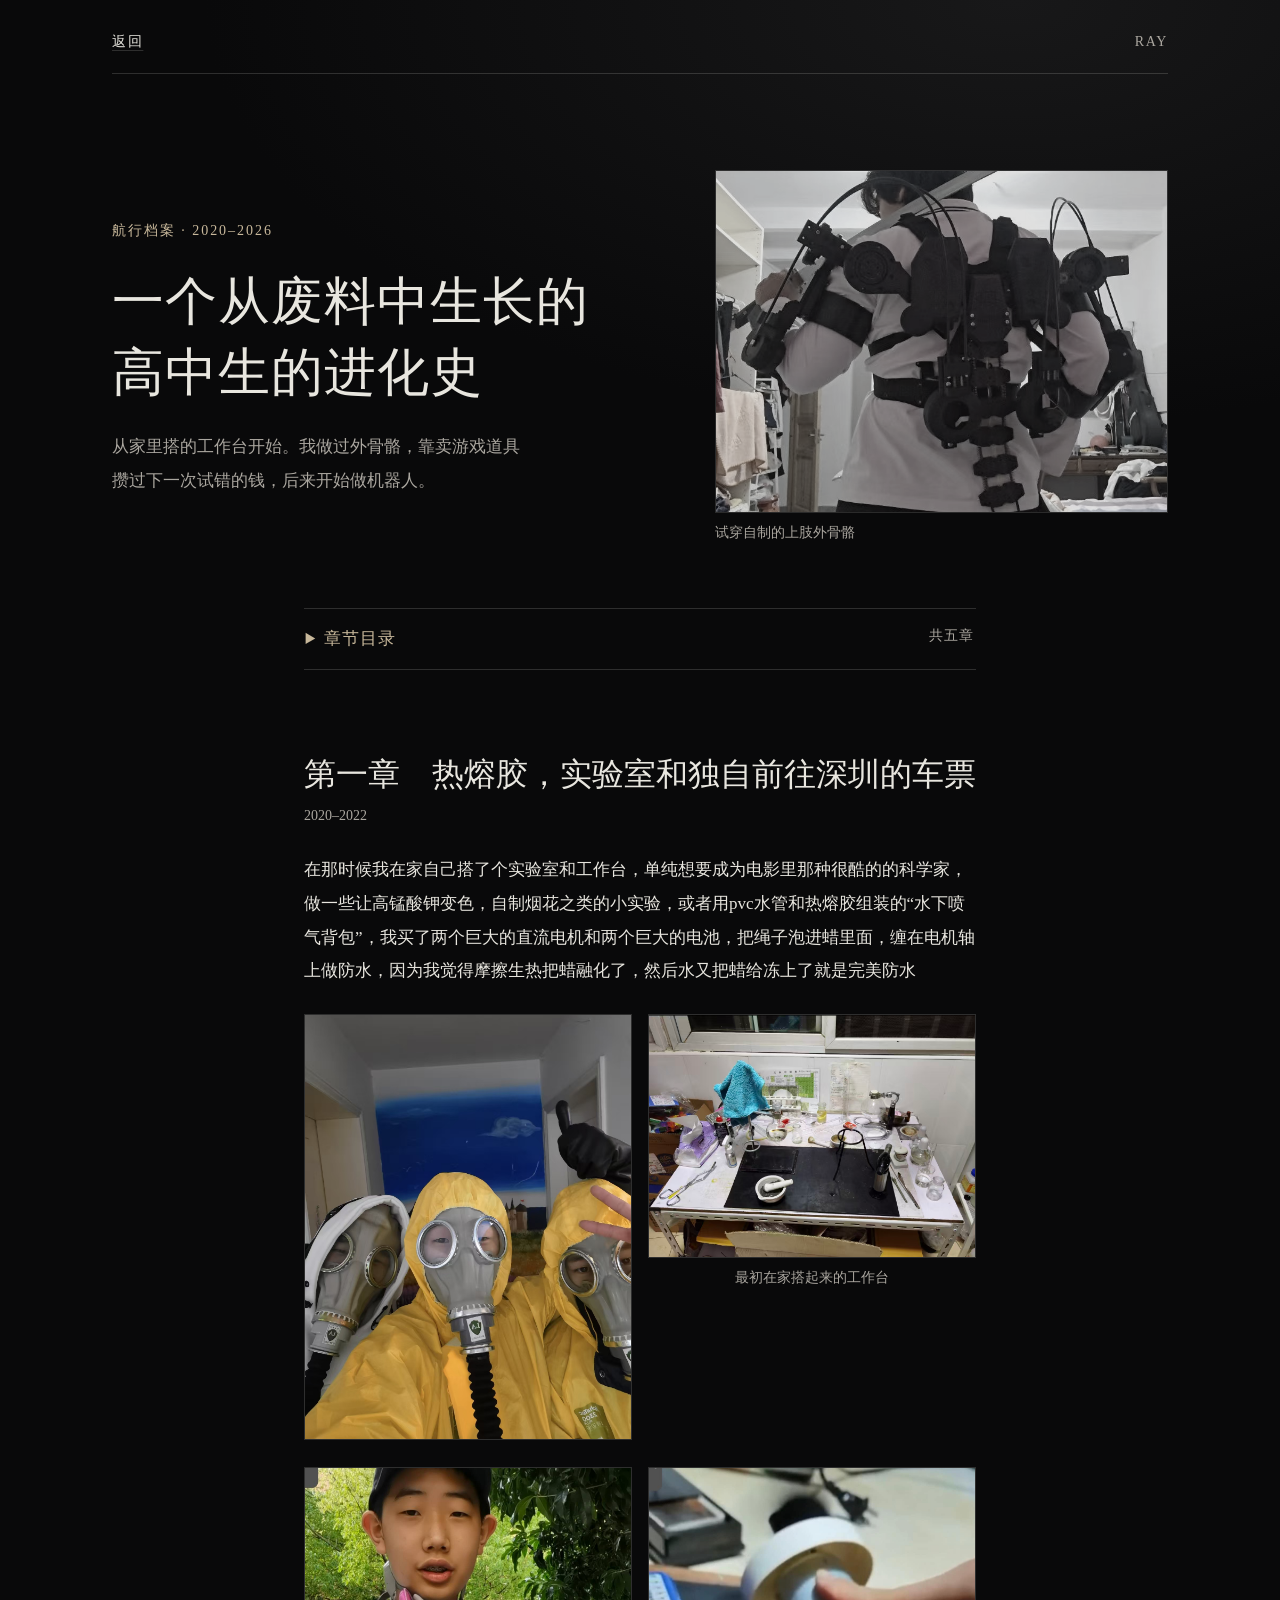
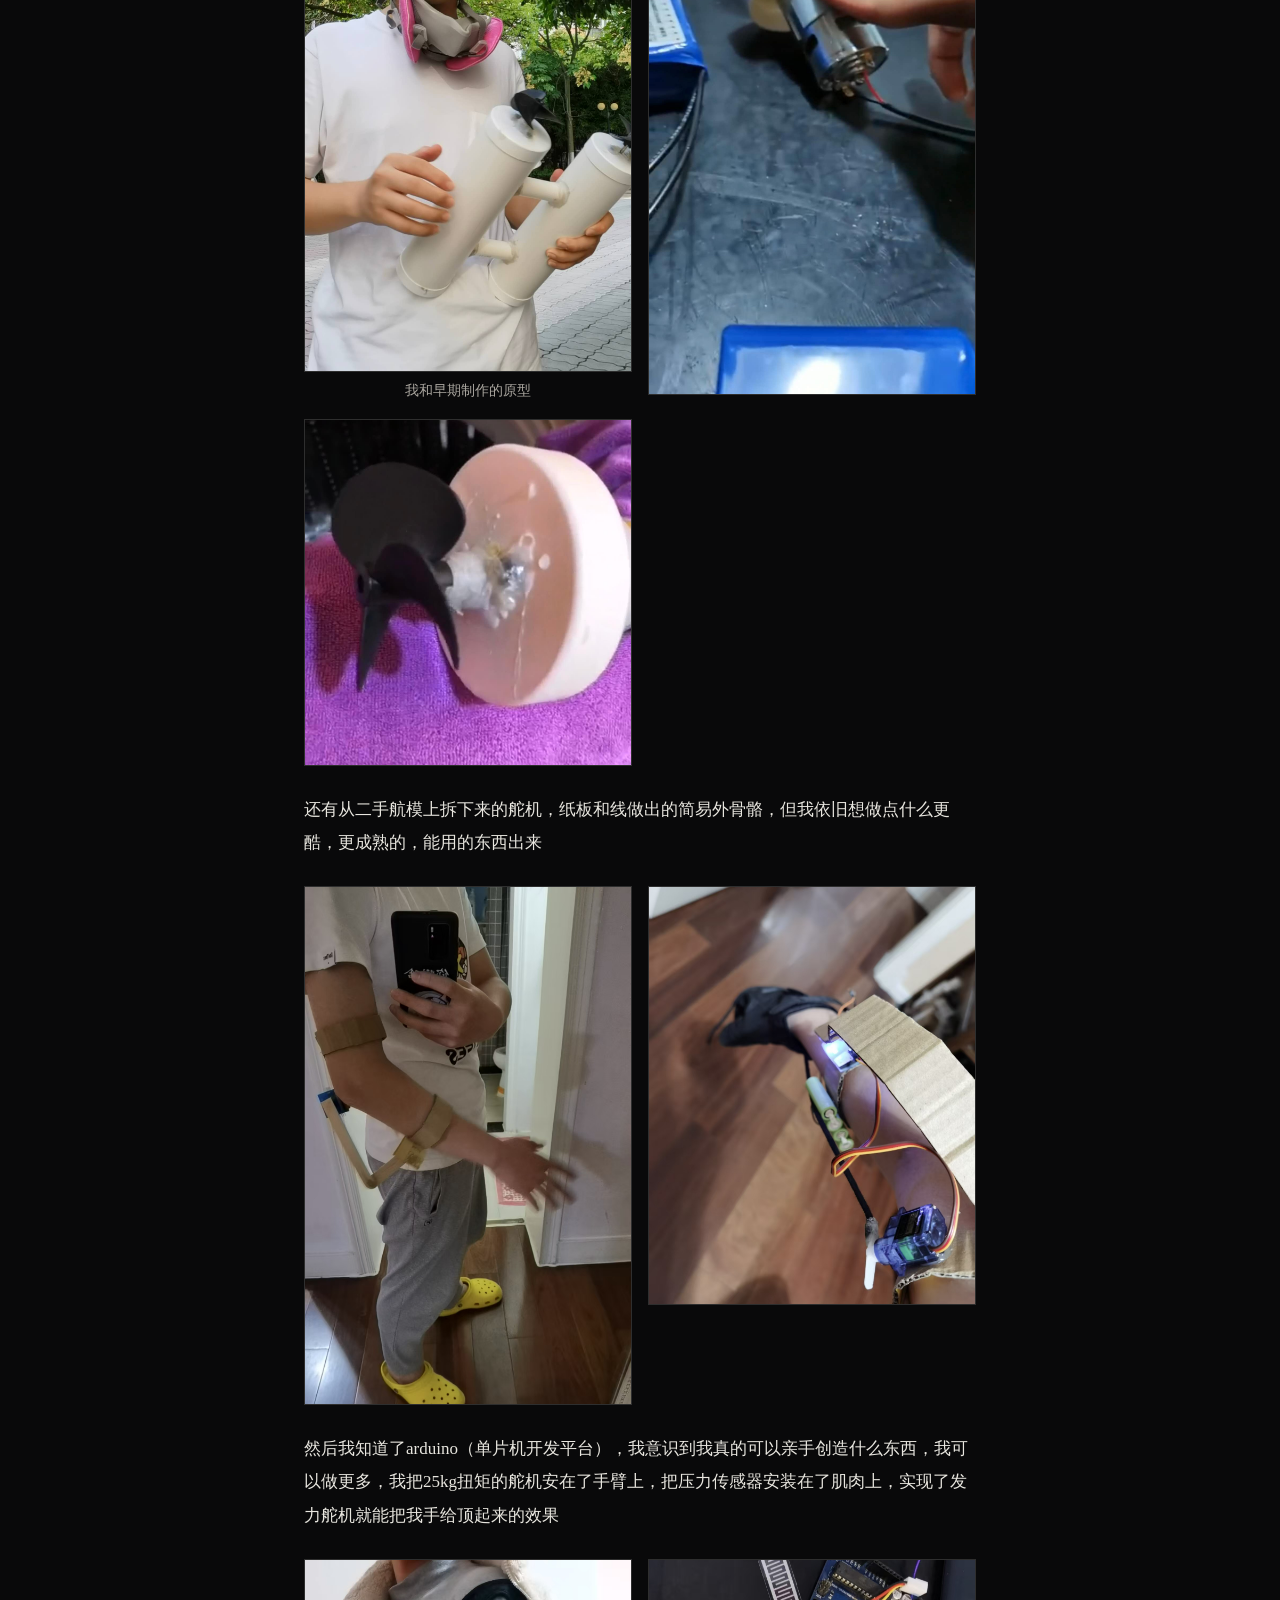
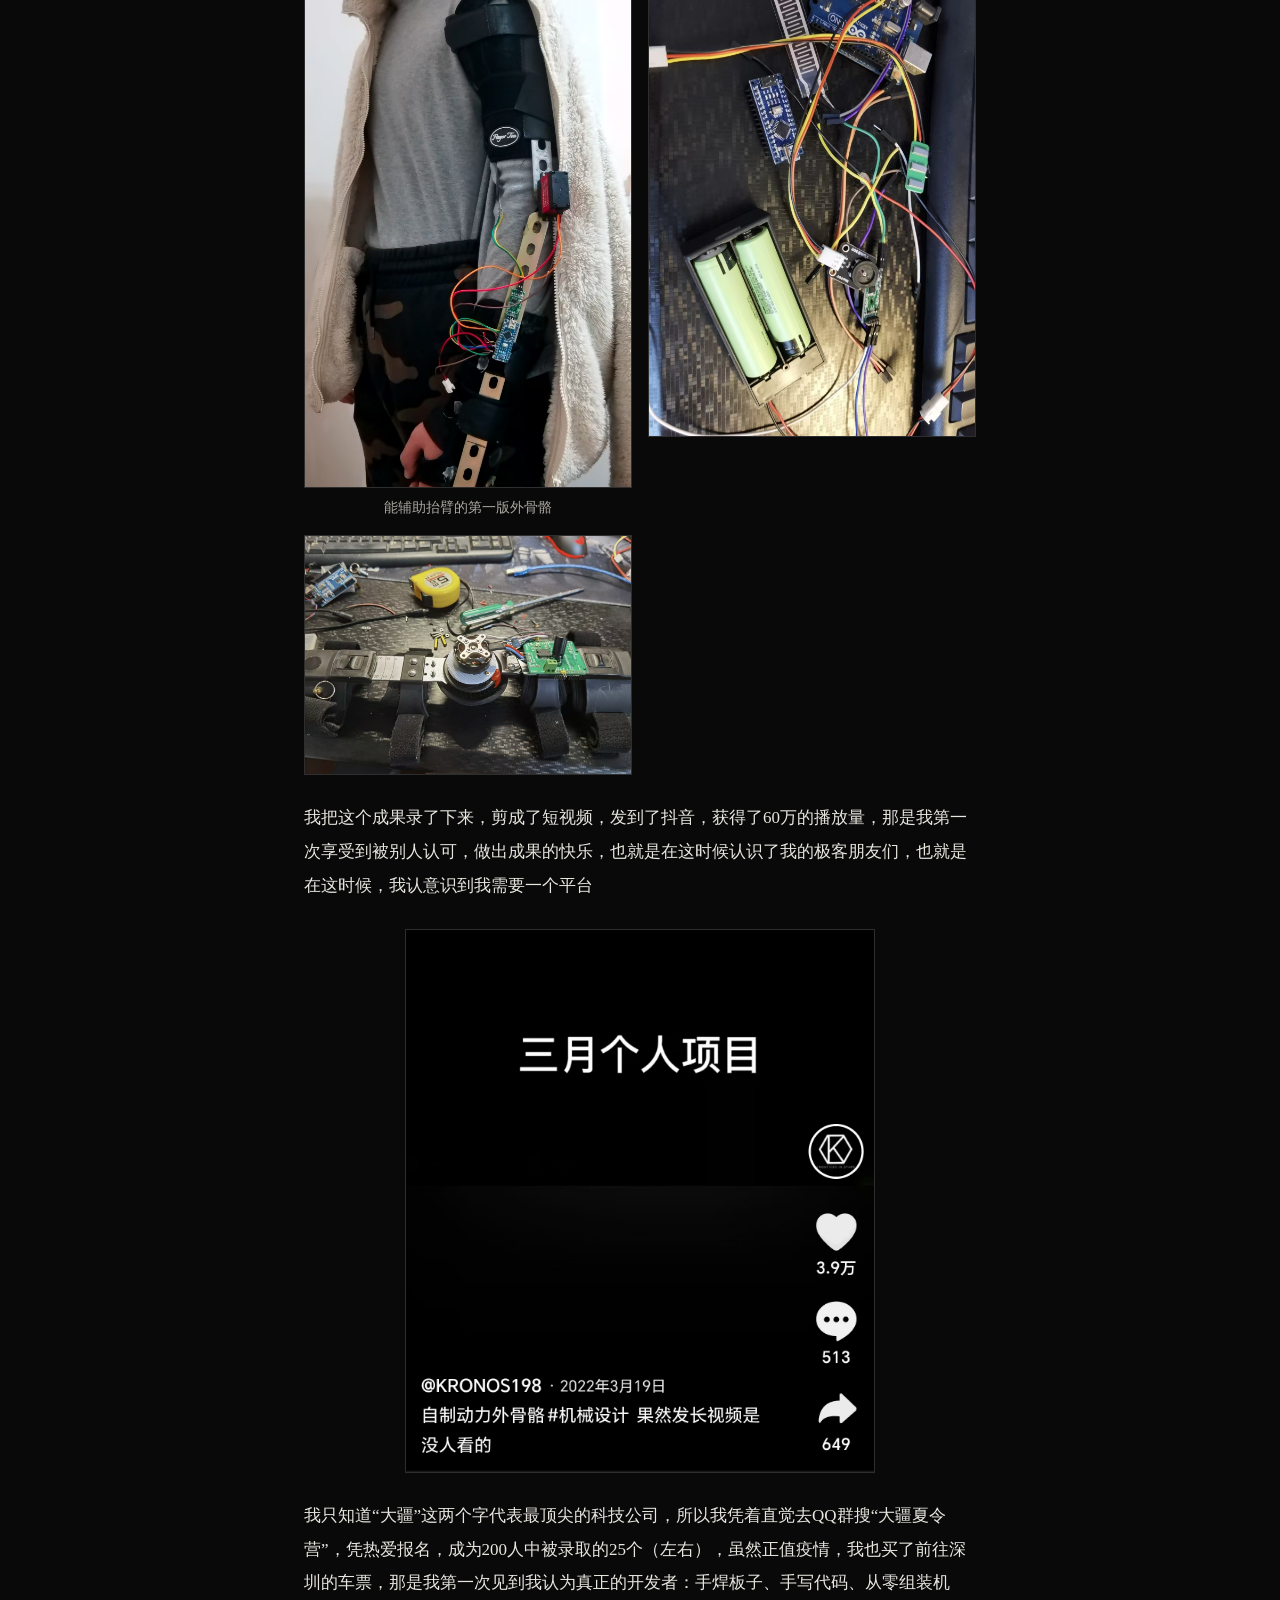
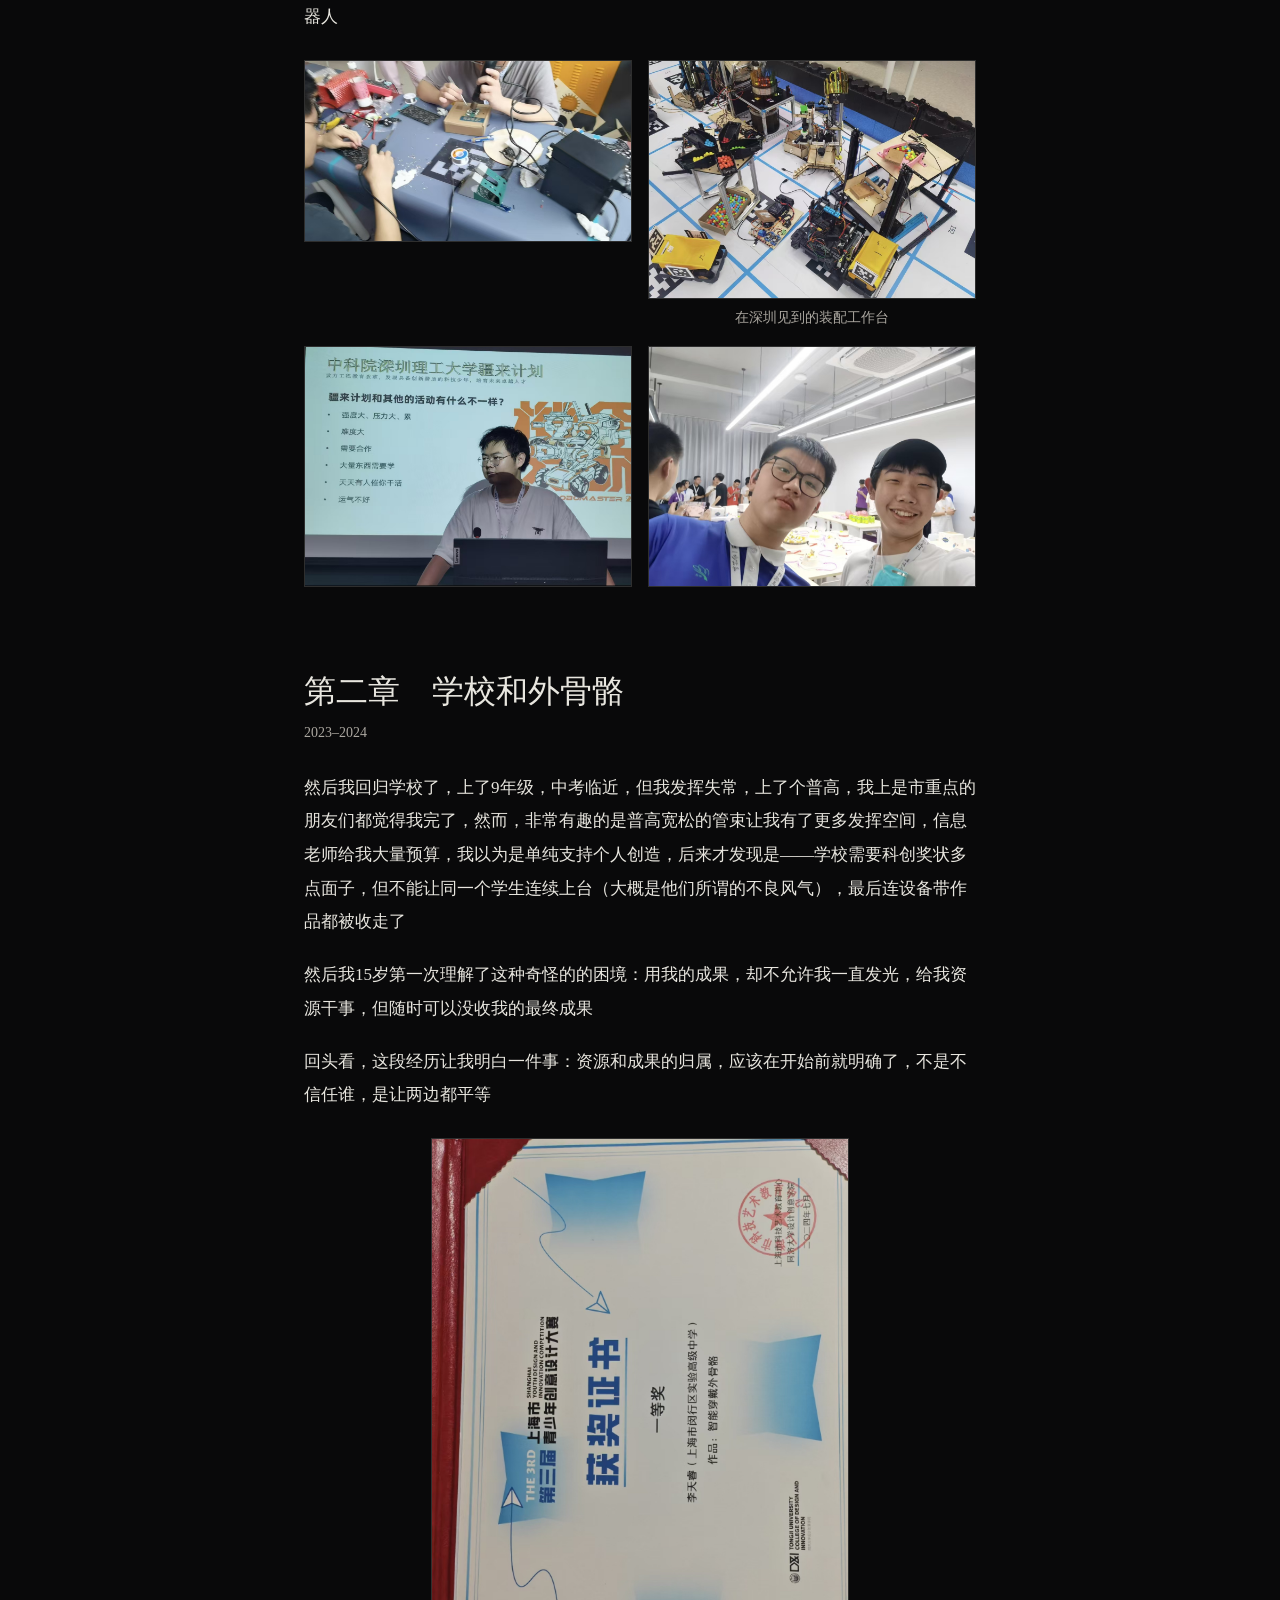
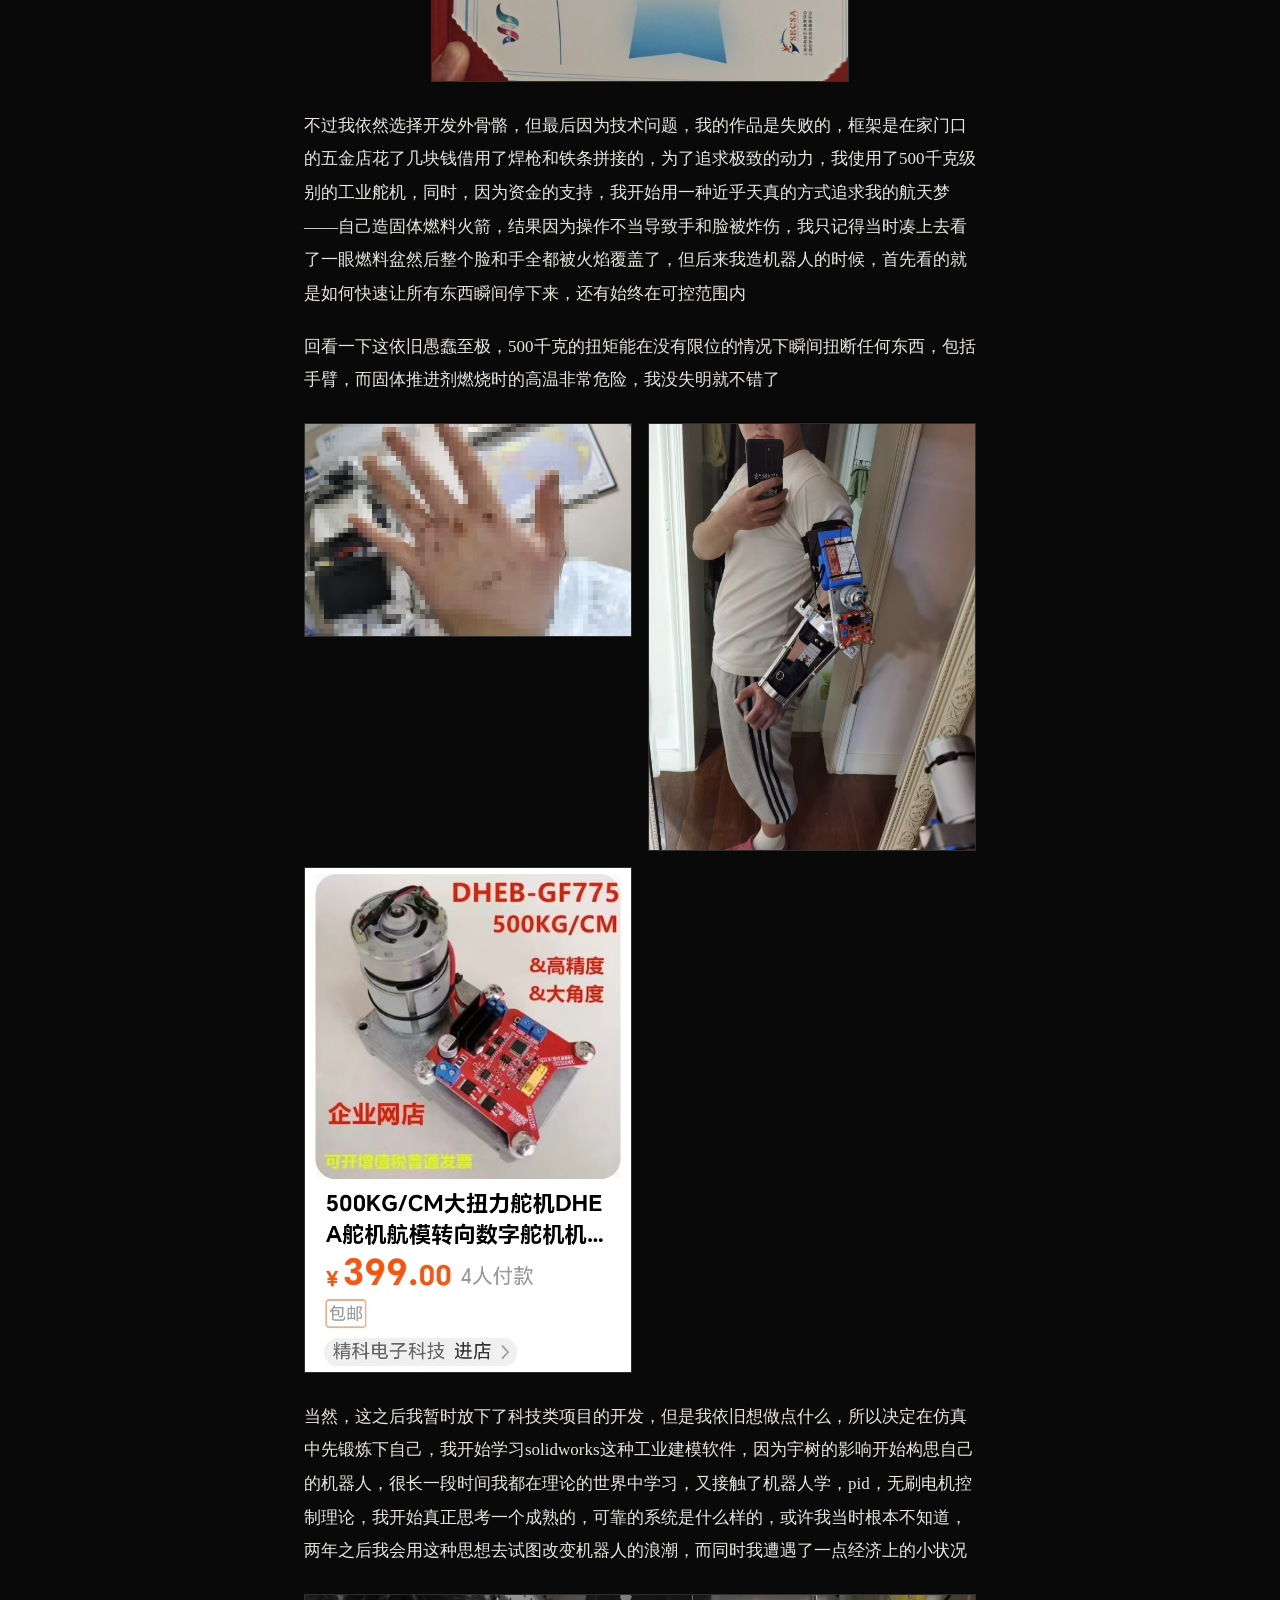
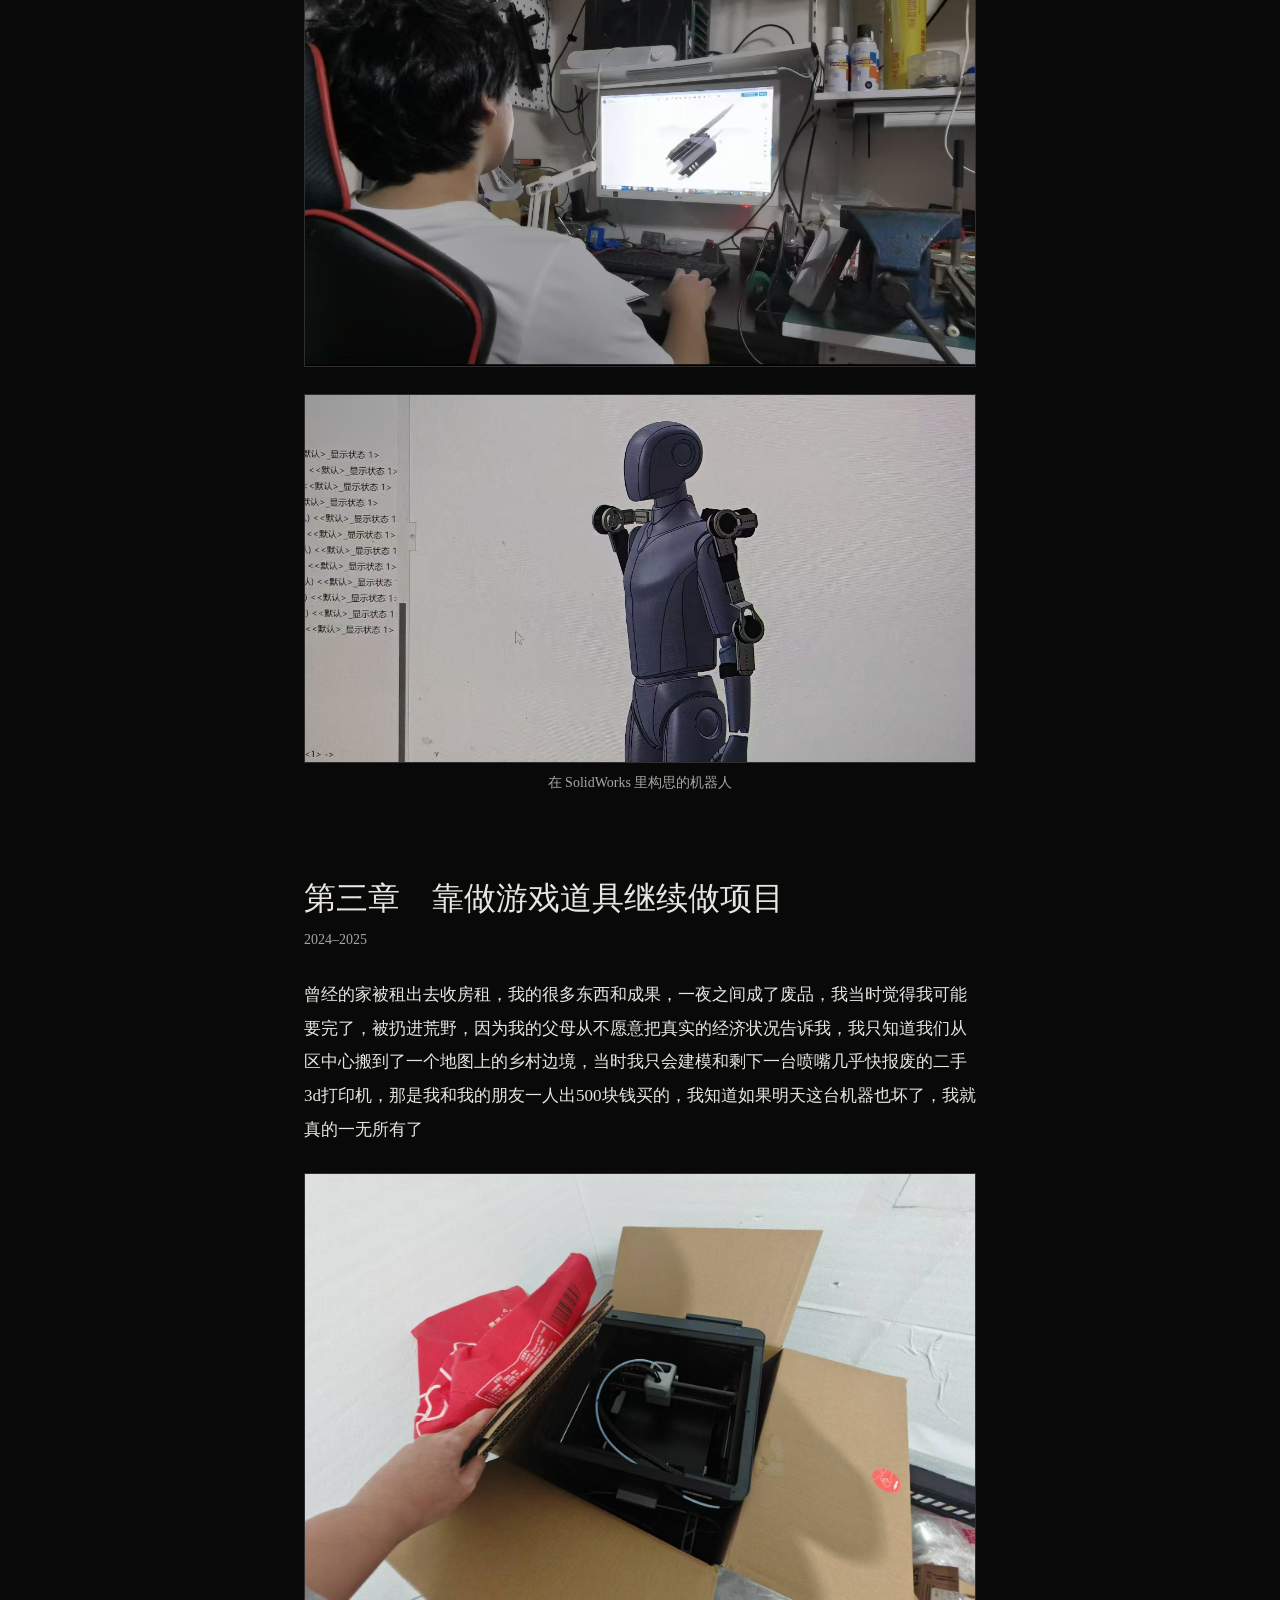
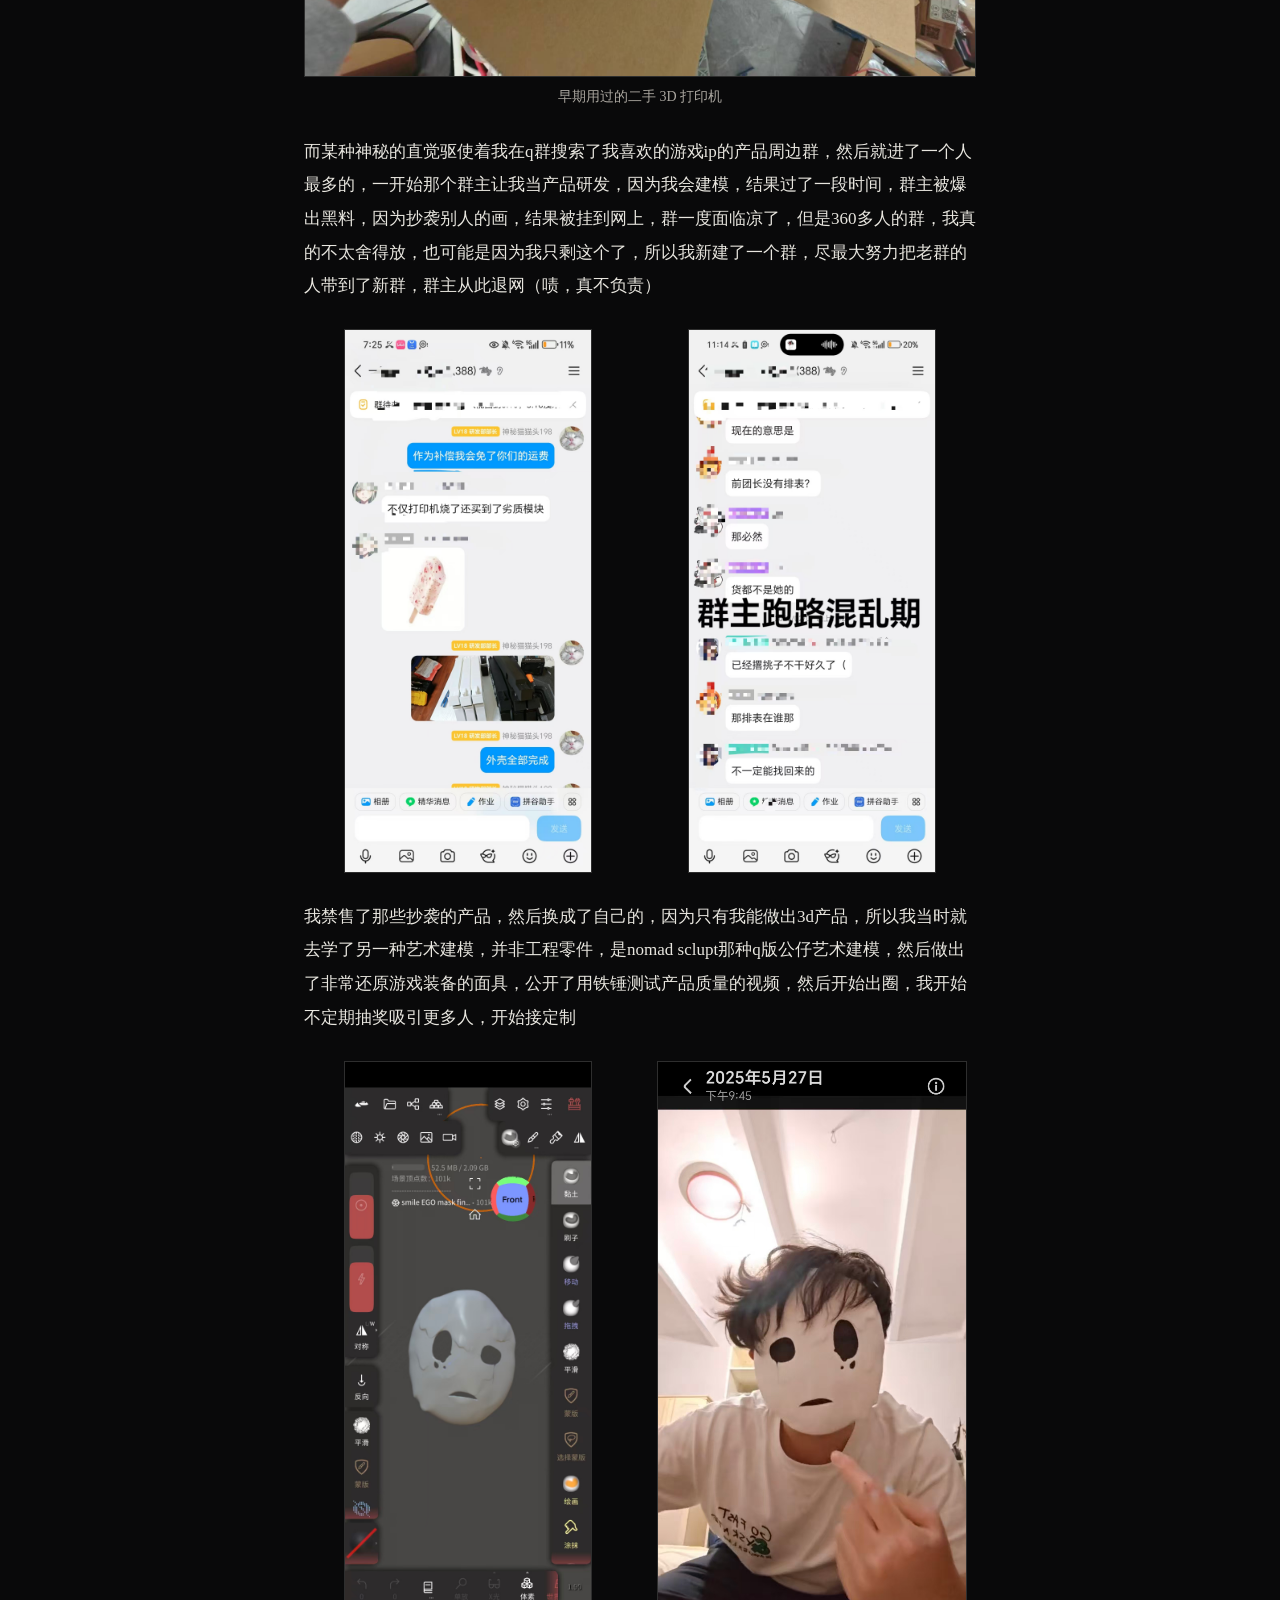
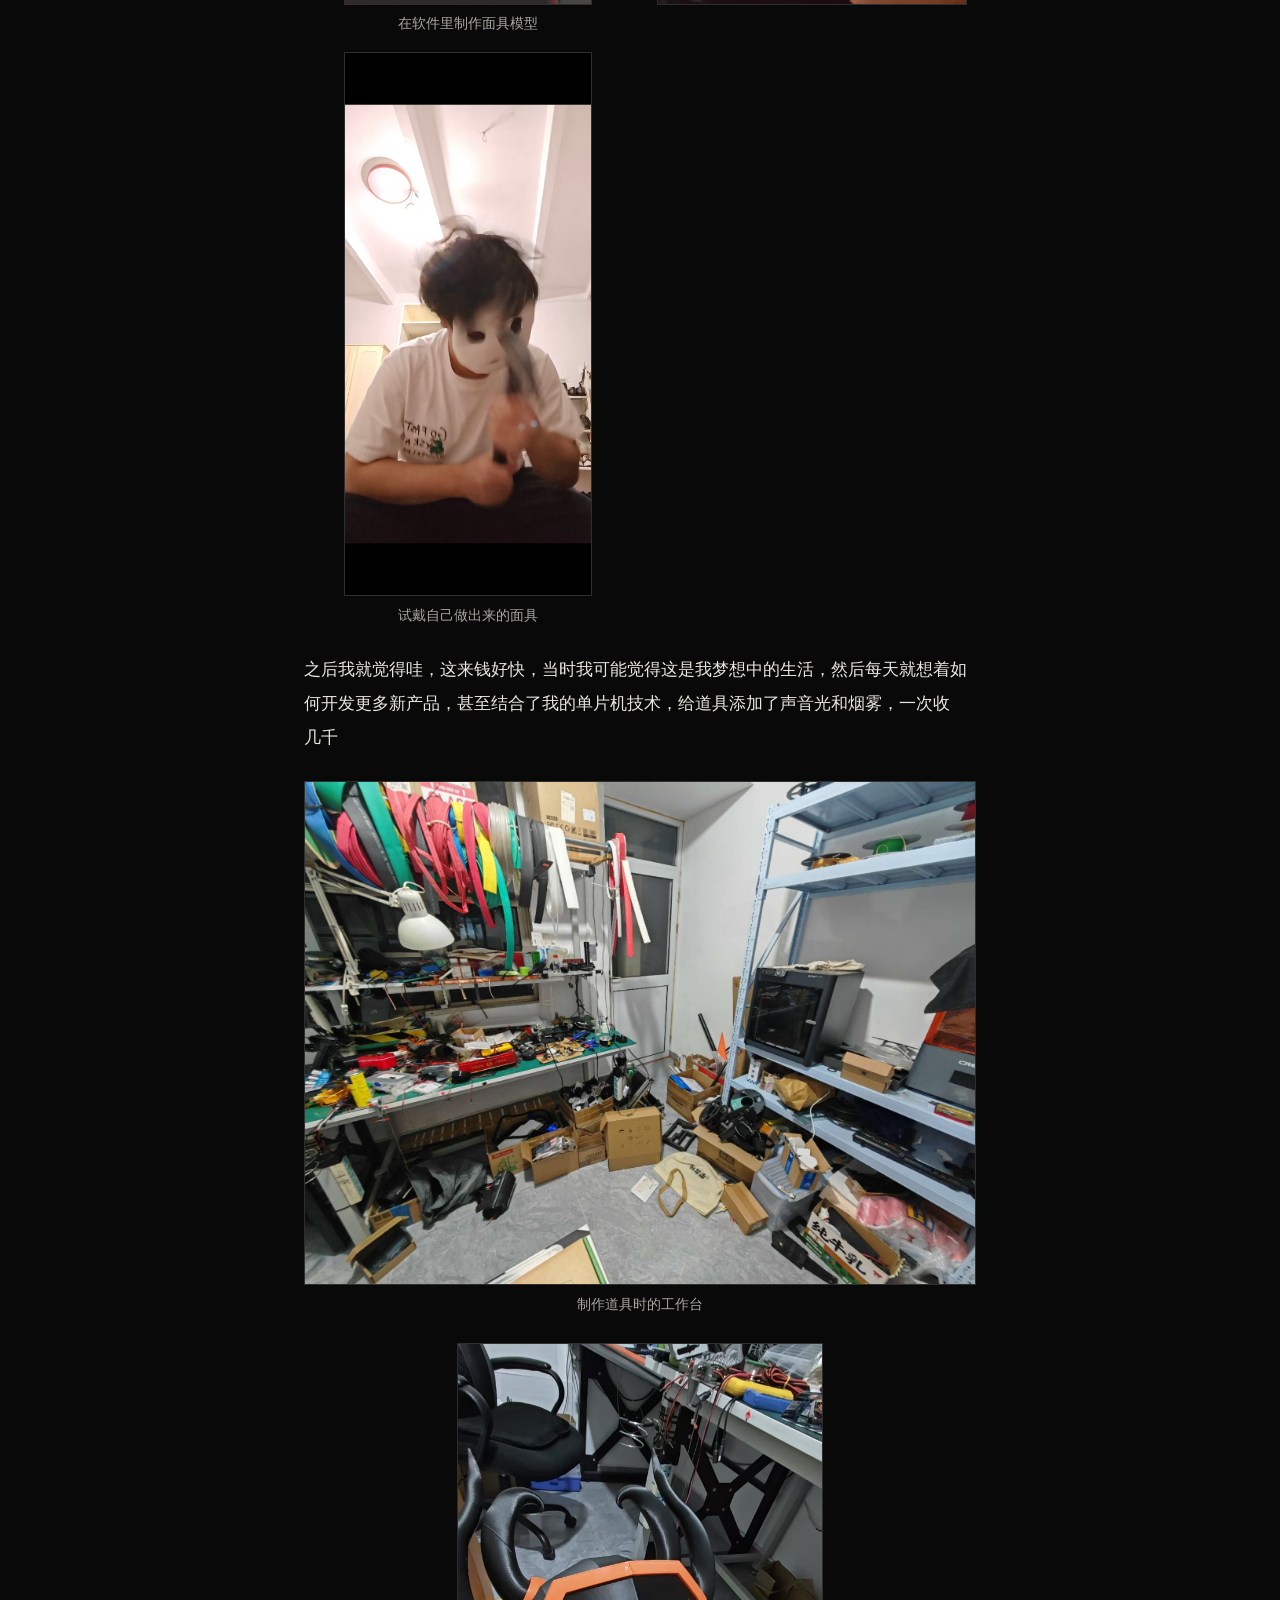
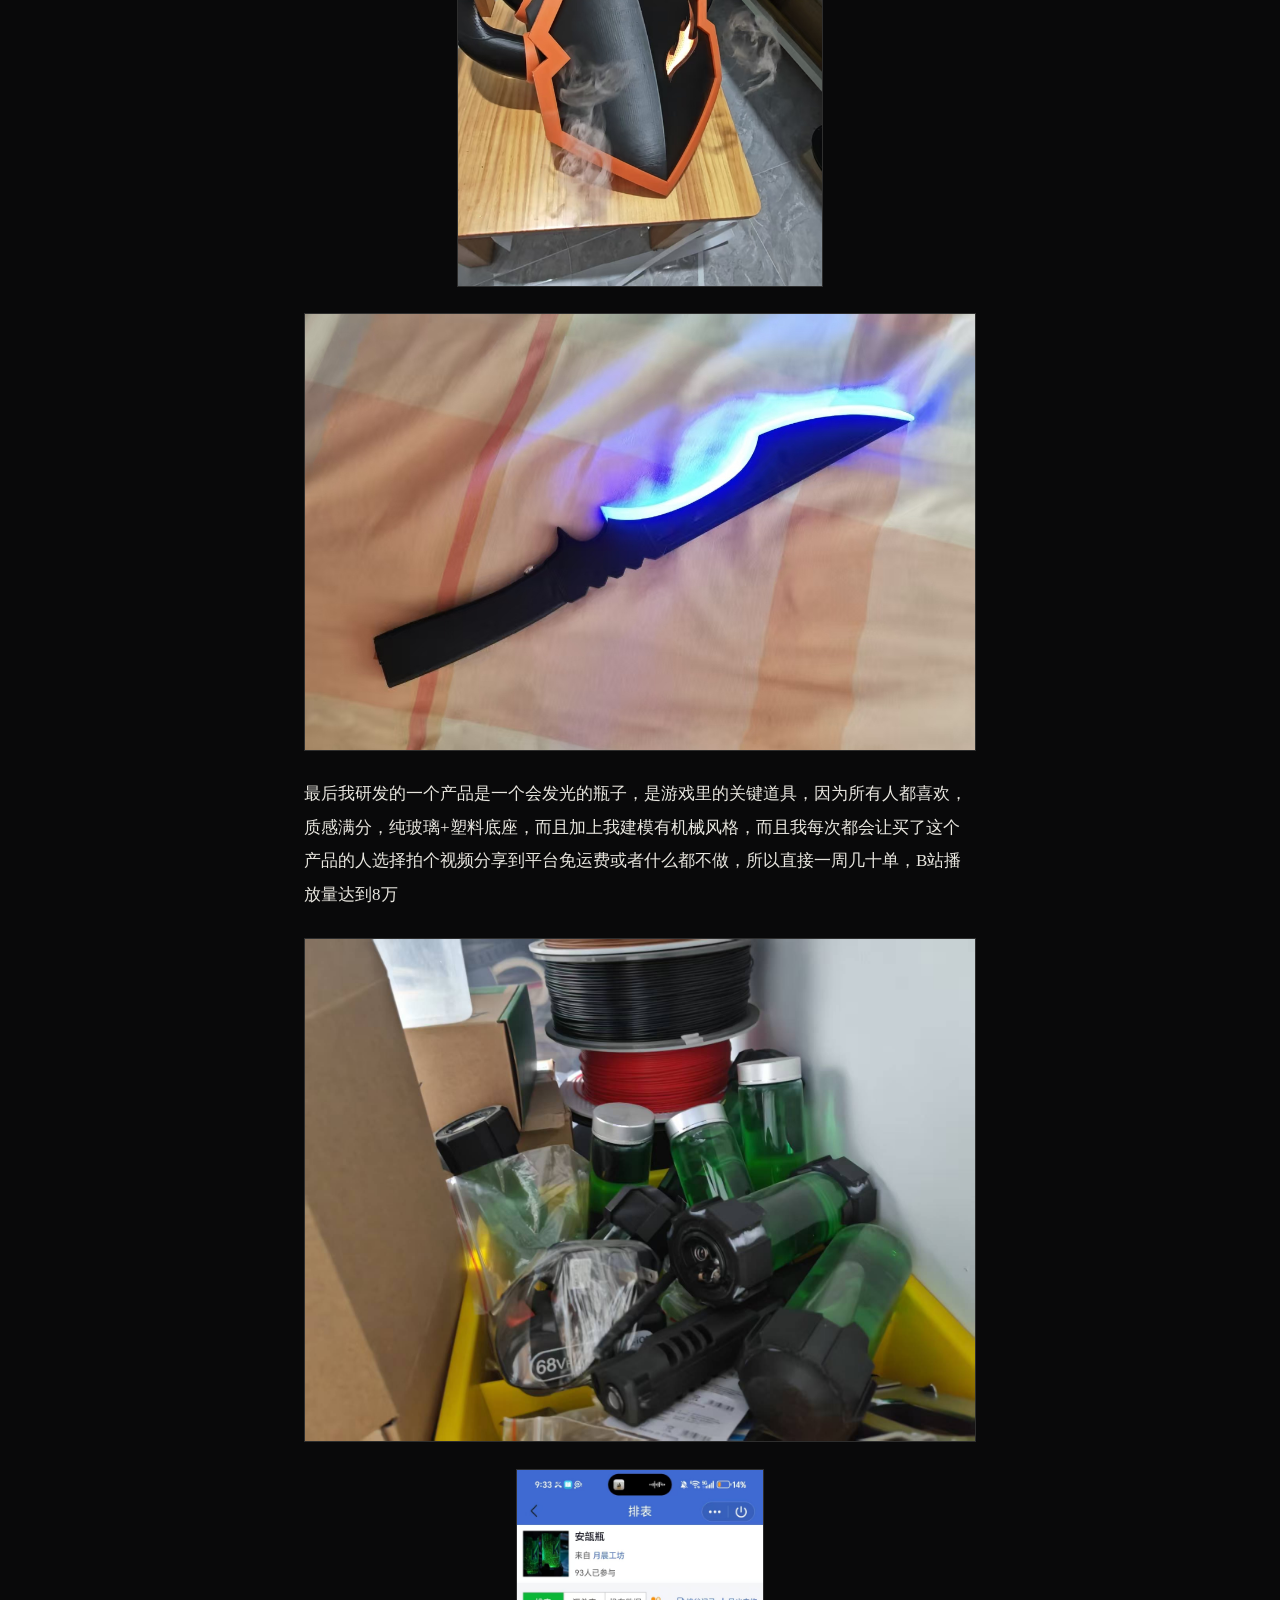
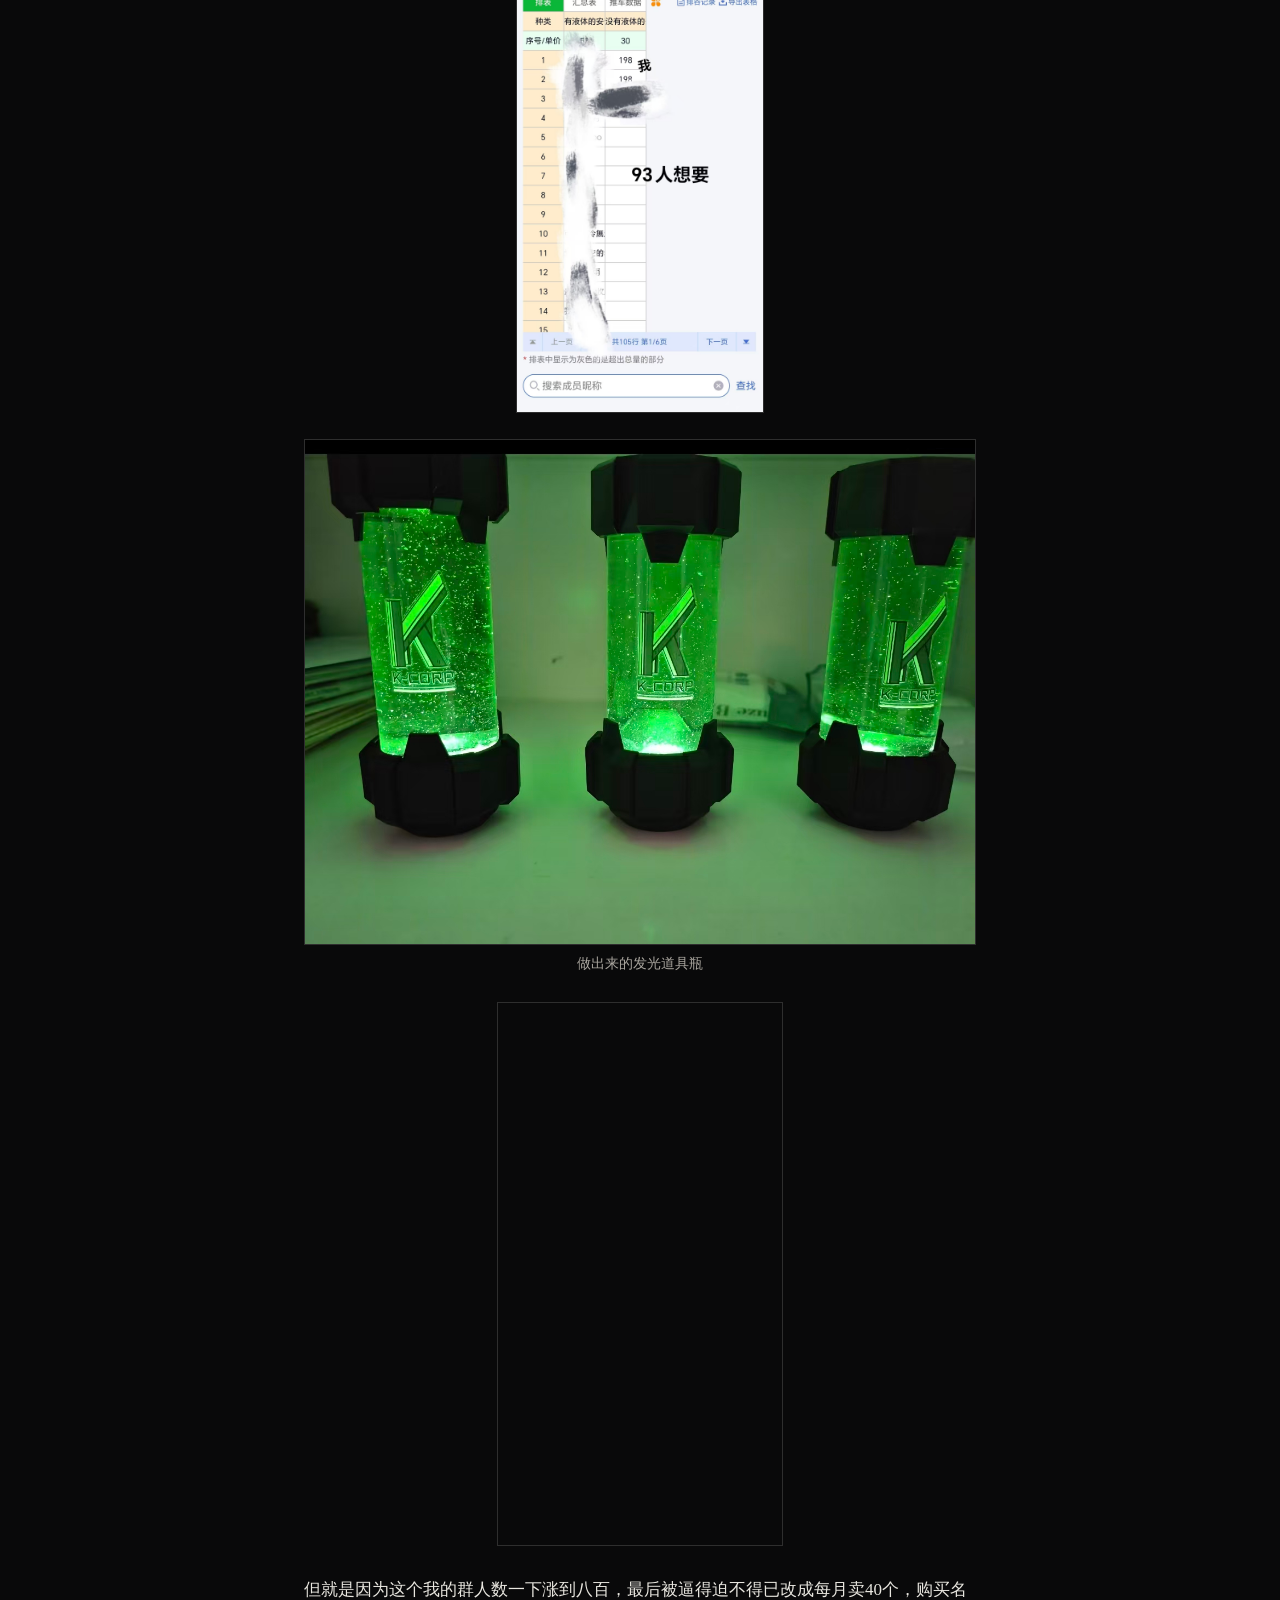
==== blog/my-story/index.html @ 838c2b4c "Publish Tianrui Li personal website" ====
<!doctype html>
<html lang="zh-CN">
<head>
<meta charset="utf-8">
<meta name="viewport" content="width=device-width, initial-scale=1">
<title>一个从废料中生长的高中生的进化史 · Ray</title>
<style>
  :root {
    color-scheme: dark;
    --paper: #e8e6df;
    --muted: #aaa69f;
    --accent: #c8b89b;
    --rule: rgba(232, 230, 223, .17);
    --serif: "Noto Serif SC", "Source Han Serif SC", "Songti SC", "STSong", SimSun, serif;
  }
  * { box-sizing: border-box; }
  html { scroll-behavior: smooth; scroll-padding-top: 1.5rem; }
  body {
    margin: 0; color: var(--paper); text-wrap: pretty;
    background: radial-gradient(ellipse 70rem 37rem at 79% 0, #181819, #09090a 72%);
    font: 400 1.0625rem/1.98 var(--serif);
  }
  main { max-width: 74rem; margin-inline: auto; padding: 1.75rem clamp(1.25rem, 5vw, 4rem) 4.5rem; }
  .article-nav {
    display: flex; justify-content: space-between; align-items: baseline; gap: 1rem;
    padding-bottom: 1.1rem; border-bottom: 1px solid var(--rule); letter-spacing: .12em;
  }
  .article-nav span { color: var(--muted); }
  a { color: inherit; text-underline-offset: .3em; text-decoration-color: var(--rule); }
  a:hover { color: #fff; text-decoration-color: currentColor; }
  a:focus-visible { outline: 1px solid currentColor; outline-offset: .25rem; }
  .cover {
    display: grid; grid-template-columns: minmax(0, 1.22fr) minmax(0, 1fr); align-items: center;
    gap: clamp(1.5rem, 4vw, 3.75rem); padding: clamp(3rem, 8vw, 6rem) 0 clamp(2.25rem, 6vw, 4rem);
  }
  .cover .kicker { color: var(--accent); letter-spacing: .14em; margin: 0 0 1.35rem; }
  .cover .lede { color: var(--muted); max-width: 24em; margin: 1.4rem 0 0; }
  .cover figure img { width: 100%; aspect-ratio: 1.32; object-fit: cover; filter: grayscale(.7) brightness(.88); }
  .cover figcaption { text-align: left; }
  .period, .chapters li span, figcaption { color: var(--muted); }
  .article-nav, .kicker, .period, .chapters li span, figcaption, footer { font-size: .875rem; }
  h1 { font: 400 clamp(1.85rem, 4.1vw, 3.55rem)/1.35 var(--serif); margin: 0; letter-spacing: .02em; }
  h2 { font: 400 clamp(1.45rem, 4.2vw, 2rem)/1.5 var(--serif); margin: 0; }
  .chapters, article section, footer { max-width: 42rem; margin-inline: auto; }
  .chapters { border-block: 1px solid var(--rule); }
  .chapters summary { padding: .8rem .1rem; color: var(--accent); cursor: pointer; letter-spacing: .07em; }
  .chapters summary span { float: right; color: var(--muted); font-size: .875rem; }
  .chapters summary:focus-visible { outline: 1px solid var(--accent); outline-offset: 3px; }
  .chapters ol { margin: 0 0 1rem; padding-left: 1.35rem; }
  .chapters li { padding: .2rem 0; }
  .chapters li span { white-space: nowrap; display: inline-block; margin-inline-start: .65rem; }
  section { margin-top: clamp(3rem, 7vw, 5rem); }
  section p { margin: 1.2rem 0; }
  section .period { margin: .25rem 0 1.5rem; }
  .photos { display: grid; gap: 1rem; margin: 1.65rem 0; }
  .photos.pair { grid-template-columns: repeat(2, minmax(0, 1fr)); align-items: start; }
  figure { margin: 0; }
  figure img {
    display: block; width: auto; max-width: 100%; height: auto; max-height: 34rem;
    margin-inline: auto; object-fit: contain; border: 1px solid var(--rule);
  }
  figcaption { text-align: center; margin-top: .55rem; line-height: 1.6; }
  footer { margin-top: 3.5rem; padding-top: 1rem; border-top: 1px solid var(--rule); }
  @media (max-width: 830px) {
    .cover { grid-template-columns: minmax(0, 1fr); }
    .cover figure img { aspect-ratio: 1.7; object-position: center 46%; }
    h1 { font-size: clamp(1.6rem, 6.7vw, 3.1rem); }
  }
  @media (max-width: 540px) { .photos.pair { grid-template-columns: 1fr; } }
  @media (prefers-reduced-motion: reduce) { html { scroll-behavior: auto; } }
</style>
</head>
<body>
<main>
  <nav class="article-nav" aria-label="文章导航"><a href="../../site.html#home" data-return>返回</a><span>RAY</span></nav>
  <article>
    <header class="cover">
      <div>
        <p class="kicker">航行档案 · 2020–2026</p>
        <h1>一个从废料中生长的<br>高中生的进化史</h1>
        <p class="lede">从家里搭的工作台开始。我做过外骨骼，靠卖游戏道具攒过下一次试错的钱，后来开始做机器人。</p>
      </div>
      <figure><img src="images/exoskeleton.jpg" alt="我穿着重新设计的上肢外骨骼，背对镜头" width="746" height="622" decoding="async"><figcaption>试穿自制的上肢外骨骼</figcaption></figure>
    </header>
    <details class="chapters" aria-label="文章目录"><summary>章节目录 <span>共五章</span></summary><ol><li><a href="#chapter-1">热熔胶，实验室和独自前往深圳的车票</a><span>2020–2022</span></li><li><a href="#chapter-2">学校和外骨骼</a><span>2023–2024</span></li><li><a href="#chapter-3">靠做游戏道具继续做项目</a><span>2024–2025</span></li><li><a href="#chapter-4">重新做外骨骼</a><span>2025–2026</span></li><li><a href="#chapter-5">具身智能</a><span>2026</span></li></ol></details>
    <section aria-labelledby="chapter-1">
<h2 id="chapter-1">第一章　热熔胶，实验室和独自前往深圳的车票</h2>
<p class="period">2020–2022</p>
<p>在那时候我在家自己搭了个实验室和工作台，单纯想要成为电影里那种很酷的的科学家，做一些让高锰酸钾变色，自制烟花之类的小实验，或者用pvc水管和热熔胶组装的“水下喷气背包”，我买了两个巨大的直流电机和两个巨大的电池，把绳子泡进蜡里面，缠在电机轴上做防水，因为我觉得摩擦生热把蜡融化了，然后水又把蜡给冻上了就是完美防水</p>
<div class="photos pair">
<figure><img src="images/word/image1.jpg" alt="早期实验中佩戴防护装备的截图" width="1224" height="1591" loading="lazy" decoding="async"></figure>
<figure><img src="images/word/image2.jpg" alt="最初在家搭起来的工作台" width="1224" height="908" loading="lazy" decoding="async"><figcaption>最初在家搭起来的工作台</figcaption></figure>
</div>
<div class="photos pair">
<figure><img src="images/word/image3.jpg" alt="我和早期制作的原型" width="1224" height="1889" loading="lazy" decoding="async"><figcaption>我和早期制作的原型</figcaption></figure>
<figure><img src="images/word/image4.jpg" alt="早期实验的操作画面" width="1224" height="1977" loading="lazy" decoding="async"></figure>
<figure><img src="images/word/image5.jpg" alt="早期制作的带叶片部件" width="1224" height="1297" loading="lazy" decoding="async"></figure>
</div>
<p>还有从二手航模上拆下来的舵机，纸板和线做出的简易外骨骼，但我依旧想做点什么更酷，更成熟的，能用的东西出来</p>
<div class="photos pair">
<figure><img src="images/word/image6.jpg" alt="纸板外骨骼的试装画面" width="1224" height="1941" loading="lazy" decoding="async"></figure>
<figure><img src="images/word/image7.jpg" alt="纸板外骨骼的结构和连线" width="1224" height="1564" loading="lazy" decoding="async"></figure>
</div>
<p>然后我知道了arduino（单片机开发平台），我意识到我真的可以亲手创造什么东西，我可以做更多，我把25kg扭矩的舵机安在了手臂上，把压力传感器安装在了肌肉上，实现了发力舵机就能把我手给顶起来的效果</p>
<div class="photos pair">
<figure><img src="images/word/image8.jpg" alt="能辅助抬臂的第一版外骨骼" width="1224" height="1979" loading="lazy" decoding="async"><figcaption>能辅助抬臂的第一版外骨骼</figcaption></figure>
<figure><img src="images/word/image9.jpg" alt="早期外骨骼的控制电路" width="1224" height="1787" loading="lazy" decoding="async"></figure>
<figure><img src="images/word/image10.jpg" alt="早期外骨骼的实验工作台" width="1224" height="892" loading="lazy" decoding="async"></figure>
</div>
<p>我把这个成果录了下来，剪成了短视频，发到了抖音，获得了60万的播放量，那是我第一次享受到被别人认可，做出成果的快乐，也就是在这时候认识了我的极客朋友们，也就是在这时候，我认意识到我需要一个平台</p>
<div class="photos">
<figure><img src="images/word/image11.jpg" alt="早期项目发布到抖音的页面" width="1224" height="1420" loading="lazy" decoding="async"></figure>
</div>
<p>我只知道“大疆”这两个字代表最顶尖的科技公司，所以我凭着直觉去QQ群搜“大疆夏令营”，凭热爱报名，成为200人中被录取的25个（左右），虽然正值疫情，我也买了前往深圳的车票，那是我第一次见到我认为真正的开发者：手焊板子、手写代码、从零组装机器人</p>
<div class="photos pair">
<figure><img src="images/word/image12.jpg" alt="深圳夏令营的装配现场" width="1224" height="674" loading="lazy" decoding="async"></figure>
<figure><img src="images/word/image13.jpg" alt="在深圳见到的装配工作台" width="1224" height="888" loading="lazy" decoding="async"><figcaption>在深圳见到的装配工作台</figcaption></figure>
<figure><img src="images/word/image14.jpg" alt="深圳夏令营的活动现场" width="1224" height="898" loading="lazy" decoding="async"></figure>
<figure><img src="images/word/image15.jpg" alt="在深圳夏令营与同伴合影" width="1224" height="898" loading="lazy" decoding="async"></figure>
</div>
</section>
<section aria-labelledby="chapter-2">
<h2 id="chapter-2">第二章　学校和外骨骼</h2>
<p class="period">2023–2024</p>
<p>然后我回归学校了，上了9年级，中考临近，但我发挥失常，上了个普高，我上是市重点的朋友们都觉得我完了，然而，非常有趣的是普高宽松的管束让我有了更多发挥空间，信息老师给我大量预算，我以为是单纯支持个人创造，后来才发现是——学校需要科创奖状多点面子，但不能让同一个学生连续上台（大概是他们所谓的不良风气），最后连设备带作品都被收走了</p>
<p>然后我15岁第一次理解了这种奇怪的的困境：用我的成果，却不允许我一直发光，给我资源干事，但随时可以没收我的最终成果</p>
<p>回头看，这段经历让我明白一件事：资源和成果的归属，应该在开始前就明确了，不是不信任谁，是让两边都平等</p>
<div class="photos">
<figure><img src="images/word/image16.jpg" alt="在学校做科创项目时获得的证书" width="1224" height="1596" loading="lazy" decoding="async"></figure>
</div>
<p>不过我依然选择开发外骨骼，但最后因为技术问题，我的作品是失败的，框架是在家门口的五金店花了几块钱借用了焊枪和铁条拼接的，为了追求极致的动力，我使用了500千克级别的工业舵机，同时，因为资金的支持，我开始用一种近乎天真的方式追求我的航天梦——自己造固体燃料火箭，结果因为操作不当导致手和脸被炸伤，我只记得当时凑上去看了一眼燃料盆然后整个脸和手全都被火焰覆盖了，但后来我造机器人的时候，首先看的就是如何快速让所有东西瞬间停下来，还有始终在可控范围内</p>
<p>回看一下这依旧愚蠢至极，500千克的扭矩能在没有限位的情况下瞬间扭断任何东西，包括手臂，而固体推进剂燃烧时的高温非常危险，我没失明就不错了</p>
<div class="photos pair">
<figure><img src="images/word/image17.jpg" alt="手部受伤后的照片" width="1224" height="796" loading="lazy" decoding="async"></figure>
<figure><img src="images/word/image18.jpg" alt="高中时制作的外骨骼试穿画面" width="1224" height="1598" loading="lazy" decoding="async"></figure>
<figure><img src="images/word/image19.jpg" alt="外骨骼项目用到的舵机" width="622" height="962" loading="lazy" decoding="async"></figure>
</div>
<p>当然，这之后我暂时放下了科技类项目的开发，但是我依旧想做点什么，所以决定在仿真中先锻炼下自己，我开始学习solidworks这种工业建模软件，因为宇树的影响开始构思自己的机器人，很长一段时间我都在理论的世界中学习，又接触了机器人学，pid，无刷电机控制理论，我开始真正思考一个成熟的，可靠的系统是什么样的，或许我当时根本不知道，两年之后我会用这种思想去试图改变机器人的浪潮，而同时我遭遇了一点经济上的小状况</p>
<div class="photos">
<figure><img src="images/word/image20.jpg" alt="学习工业建模时的屏幕画面" width="1224" height="678" loading="lazy" decoding="async"></figure>
</div>
<div class="photos">
<figure><img src="images/word/image21.jpg" alt="在 SolidWorks 里构思的机器人" width="1224" height="671" loading="lazy" decoding="async"><figcaption>在 SolidWorks 里构思的机器人</figcaption></figure>
</div>
</section>
<section aria-labelledby="chapter-3">
<h2 id="chapter-3">第三章　靠做游戏道具继续做项目</h2>
<p class="period">2024–2025</p>
<p>曾经的家被租出去收房租，我的很多东西和成果，一夜之间成了废品，我当时觉得我可能要完了，被扔进荒野，因为我的父母从不愿意把真实的经济状况告诉我，我只知道我们从区中心搬到了一个地图上的乡村边境，当时我只会建模和剩下一台喷嘴几乎快报废的二手3d打印机，那是我和我的朋友一人出500块钱买的，我知道如果明天这台机器也坏了，我就真的一无所有了</p>
<div class="photos">
<figure><img src="images/word/image22.jpg" alt="早期用过的二手 3D 打印机" width="1706" height="1279" loading="lazy" decoding="async"><figcaption>早期用过的二手 3D 打印机</figcaption></figure>
</div>
<p>而某种神秘的直觉驱使着我在q群搜索了我喜欢的游戏ip的产品周边群，然后就进了一个人最多的，一开始那个群主让我当产品研发，因为我会建模，结果过了一段时间，群主被爆出黑料，因为抄袭别人的画，结果被挂到网上，群一度面临凉了，但是360多人的群，我真的不太舍得放，也可能是因为我只剩这个了，所以我新建了一个群，尽最大努力把老群的人带到了新群，群主从此退网（啧，真不负责）</p>
<div class="photos pair">
<figure><img src="images/word/image23.jpg" alt="和玩家交流游戏道具想法的聊天截图" width="1224" height="2688" loading="lazy" decoding="async"></figure>
<figure><img src="images/word/image24.jpg" alt="游戏道具群的讨论截图" width="1224" height="2688" loading="lazy" decoding="async"></figure>
</div>
<p>我禁售了那些抄袭的产品，然后换成了自己的，因为只有我能做出3d产品，所以我当时就去学了另一种艺术建模，并非工程零件，是nomad sclupt那种q版公仔艺术建模，然后做出了非常还原游戏装备的面具，公开了用铁锤测试产品质量的视频，然后开始出圈，我开始不定期抽奖吸引更多人，开始接定制</p>
<div class="photos pair">
<figure><img src="images/word/image25.jpg" alt="在软件里制作面具模型" width="1224" height="2688" loading="lazy" decoding="async"><figcaption>在软件里制作面具模型</figcaption></figure>
<figure><img src="images/word/image26.jpg" alt="试戴面具原型的视频截图" width="1224" height="2153" loading="lazy" decoding="async"></figure>
<figure><img src="images/word/image27.jpg" alt="试戴自己做出来的面具" width="918" height="2016" loading="lazy" decoding="async"><figcaption>试戴自己做出来的面具</figcaption></figure>
</div>
<p>之后我就觉得哇，这来钱好快，当时我可能觉得这是我梦想中的生活，然后每天就想着如何开发更多新产品，甚至结合了我的单片机技术，给道具添加了声音光和烟雾，一次收几千</p>
<div class="photos">
<figure><img src="images/word/image28.jpg" alt="制作道具时的工作台" width="1706" height="1280" loading="lazy" decoding="async"><figcaption>制作道具时的工作台</figcaption></figure>
</div>
<div class="photos">
<figure><img src="images/word/image29.jpg" alt="发光道具的制作和测试记录" width="1224" height="1821" loading="lazy" decoding="async"></figure>
</div>
<div class="photos">
<figure><img src="images/word/image30.jpg" alt="发光道具的点亮测试" width="1224" height="795" loading="lazy" decoding="async"></figure>
</div>
<p>最后我研发的一个产品是一个会发光的瓶子，是游戏里的关键道具，因为所有人都喜欢，质感满分，纯玻璃+塑料底座，而且加上我建模有机械风格，而且我每次都会让买了这个产品的人选择拍个视频分享到平台免运费或者什么都不做，所以直接一周几十单，B站播放量达到8万</p>
<div class="photos">
<figure><img src="images/word/image31.jpg" alt="发光瓶道具的装配现场" width="1706" height="1279" loading="lazy" decoding="async"></figure>
</div>
<div class="photos">
<figure><img src="images/word/image32.jpg" alt="道具商品页面截图" width="1224" height="2688" loading="lazy" decoding="async"></figure>
</div>
<div class="photos">
<figure><img src="images/word/image33.jpg" alt="做出来的发光道具瓶" width="1224" height="920" loading="lazy" decoding="async"><figcaption>做出来的发光道具瓶</figcaption></figure>
</div>
<div class="photos">
<figure><img src="images/word/image34.jpg" alt="发光道具瓶的 B 站发布页面" width="1224" height="2335" loading="lazy" decoding="async"></figure>
</div>
<p>但就是因为这个我的群人数一下涨到八百，最后被逼得迫不得已改成每月卖40个，购买名额谁抢到就是谁的，但是最后发现我的时间不够，因为我必须手工制作每一个订单，而且产品会出故障，售后，退货，因为全部是手工的，然后我意识到我的大脑不应该拿来做这些事情，当然最后我赚到了差不多三万块钱</p>
<div class="photos">
<figure><img src="images/word/image35.jpg" alt="游戏道具群的聊天截图" width="1224" height="2688" loading="lazy" decoding="async"></figure>
</div>
</section>
<section aria-labelledby="chapter-4">
<h2 id="chapter-4">第四章　重新做外骨骼</h2>
<p class="period">2025–2026</p>
<p>于是我放弃了做道具，我不能出卖时间换钱，我将赚到的所有的钱重新购买了一台全新的打印机，还有制造外骨骼所需最昂贵的零件—无刷减速电机，毕竟我做道具是为了赚钱追梦，那就把钱砸在我的梦想上</p>
<p>结合我之前学到的所有工程知识，我设计出了一个全自由度的上肢外骨骼，但非常可惜的是，在目前我的有限认知里，我觉得肩关节只是两个轴承在转，所以我一次又一次的设计结构打印，然后穿戴，然后失败，废料堆的满地都是，我几乎天天收到打印机耗材的快递，我意识到我不能再这么干了，我的资金并不是无限的</p>
<div class="photos">
<figure><img src="images/word/image36.jpg" alt="外骨骼零件的早期设计记录" width="929" height="669" loading="lazy" decoding="async"></figure>
</div>
<div class="photos pair">
<figure><img src="images/word/image37.jpg" alt="台面上的外骨骼零件" width="1224" height="674" loading="lazy" decoding="async"></figure>
<figure><img src="images/word/image38.jpg" alt="试穿上肢外骨骼" width="1224" height="684" loading="lazy" decoding="async"><figcaption>试穿上肢外骨骼</figcaption></figure>
</div>
<div class="photos">
<figure><img src="images/word/image39.jpg" alt="放在模型旁边的外骨骼部件" width="1224" height="675" loading="lazy" decoding="async"><figcaption>放在模型旁边的外骨骼部件</figcaption></figure>
</div>
<p>所以我开始学习人体运动学，肩关节解剖以及髋关节解剖，思考和让外骨骼和人体耦合，中途复现了哥伦比亚大学的阵列压力传感器，还改良成了硅胶版本的，为了解决手部压力传感器问题，获得100万播放，上热门了</p>
<div class="photos"><figure><img src="images/tactile-video-bilibili.jpg" alt="「自制压力触觉传感硅胶材料」在 B 站获热门收录，截图时播放量为 105.5 万" width="1280" height="585" loading="lazy" decoding="async"><figcaption>B 站热门收录截图</figcaption></figure></div>
<div class="photos pair">
<figure><img src="images/word/image40.jpg" alt="硅胶触觉传感原型的演示视频页面" width="1224" height="2688" loading="lazy" decoding="async"></figure>
<figure><img src="images/word/image41.jpg" alt="外骨骼相关的 B 站视频页面" width="1224" height="2688" loading="lazy" decoding="async"></figure>
</div>
<p>同时我意识到这些关节都有一个非常重要，但被我忽视的因素——滑动自由度，当然解决了这个问题之后，我设计的外骨骼也终于能穿了，而且真正实现了零阻力</p>
<div class="photos">
<figure><img src="images/word/image42.jpg" alt="穿上重新设计后的上肢外骨骼" width="746" height="622" loading="lazy" decoding="async"></figure>
</div>
<p>视频分两段，我先把短视频发到了B站上，获得了一定的播放量，也就是在这时候，中国外骨骼开发者社区向我发来参会邀请，很多人表现出了合作的意向，嘉立创发来广告合作邀请，我差点签下了奇怪的协议导致著作权差点又不是我的了，不过还好最后这种事没有发生</p>
<div class="photos">
<figure><img src="images/word/image43.jpg" alt="和外骨骼开发者交流的聊天截图" width="1212" height="1452" loading="lazy" decoding="async"></figure>
</div>
<p>于是顺理成章的我发布了后来的长视频，详细记录了我的思考和设计，制造过程，但播放量不理想，大概是因为设备和剪辑技术不理想，最后只有几千播放量，虽然我的朋友们都说我有百大up主的气质，我有点无法接受，给视频充了钱，但也仅仅是播放量达到了一万左右，视频死了就是死了，和嘉立创的合作也不了了之，我的朋友愿意看完是因为他相信我能做出像百大up主一样的视频，但很显然，其他人不见得有这个耐心</p>
<div class="photos">
<figure><img src="images/word/image44.jpg" alt="外骨骼长视频的 B 站发布页面" width="1224" height="2688" loading="lazy" decoding="async"></figure>
</div>
<p>之后参加了2025年的外骨骼开发者大会，而且成了第一个上去演讲的，咨询我的人一大堆，我从未获得过如此成就，我自认为这是一个巨大的成功，最后，我和一个交大的外骨骼创业者聊的很嗨，最后他开车把我送回了家，挺好的，不用买车票了，那一晚，我真正做到了小时候在大疆夏令营中看到的开发者的模样，所以我重新开始思考那些曾经说过想改变世界的话，而这次，我开始真正意识到我有改变什么东西的资格了，我开始思考那些在我大脑里模糊许久的东西，一种信念，一种理想，一种支撑着我不会停下的东西：是要把人类的肉体和注意力，从这种低思考、重复性的物理劳动和互联网的注意力黑洞中彻底解放出来，人类的大脑和精神应该去消费，创作艺术、去进行高级审美、去探索未知的荒原，去做那些充满神性的事情，比如重新盯着地上的昆虫和风景发呆，我就挺喜欢抓虫子的，而不是在重复劳动，打工，送外卖和停滞的审美里逐渐退化。我称之为—“解放人类”</p>
<div class="photos pair">
<figure><img src="images/word/image45.jpg" alt="外骨骼项目的交流记录" width="1224" height="2406" loading="lazy" decoding="async"></figure>
<figure><img src="images/word/image46.jpg" alt="外骨骼项目合作沟通的截图" width="1224" height="2688" loading="lazy" decoding="async"></figure>
<figure><img src="images/word/image47.jpg" alt="外骨骼项目的视频合作沟通记录" width="1224" height="2373" loading="lazy" decoding="async"></figure>
<figure><img src="images/word/image48.jpg" alt="外骨骼开发者大会现场" width="1280" height="1706" loading="lazy" decoding="async"><figcaption>外骨骼开发者大会现场</figcaption></figure>
</div>
<div class="photos">
<figure><img src="images/word/image49.jpg" alt="外骨骼项目相关的消息记录" width="1224" height="1807" loading="lazy" decoding="async"></figure>
</div>
<p>但也正是在这种狂热中，我产生了完全相反的直觉，外骨骼的繁荣是一场泡沫，虽然数据很诱人，很多中下游公司最后都不知所踪</p>
<p>但比破产和交付量，订单更重要的是，外骨骼究竟是为了什么，我始终找不到第二个答案，只有一个———让人运动更轻松，或者解决搬运场景的工作量</p>
<p>我并不是看不起这些目标，也不是因为外骨骼不赚钱，是因为外骨骼这个赛道，我看不到任何我脑中那个“解放人类”的可能。如果有些工作人类干起来太痛苦，那为什么不直接让机器人来？？？如果代替能比增强带来更好的效果，能让我们更自由的生活，那为什么不直接选择代替呢，因为如果是机器人，或许我们真的可以在未来拥有不被束缚，到处乱跑的权力，而不是被琐事困住</p>
</section>
<section aria-labelledby="chapter-5">
<h2 id="chapter-5">具身智能</h2>
<p class="period">2026</p>
<p>然后就是今天的故事，我开始思考一种真正接近梦想的方式</p>
<p>人形机器人，我认为这是通往我“解放人类”的最关键的一块拼图，而我同时也对机器人本身很着迷，这对我来说简直是从未见过的东西，流畅的动作，舞蹈，这让我看到了无限的可能性</p>
<p>所以我决定从让机器人站起来开始，然后我也能像视频里那样随心所欲的控制机器人</p>
<p>我开始针对这个目标开始动手，阅读前沿成果，日复一日</p>
<p>最后我用分层（因为可控，很容易就能找到问题在哪）和课程学习的方式，让机器人学会了如何站起来</p>
<div class="photos">
<figure><img src="images/word/image50.jpg" alt="用于练习机器人站立的仿真界面" width="1224" height="680" loading="lazy" decoding="async"><figcaption>用于练习机器人站立的仿真界面</figcaption></figure>
</div>
<p>直到我慢慢开始发现不对劲，那些动作，amp，微调，模仿学习，这根本就不是让机器人解决问题的路，这些大多数只是让机器人学会更多花哨，视觉观感大于实际意义的动作，嗯，但这确实教会了我该怎么关掉画面看训练曲线了</p>
<p>所以最终我把它当成了一个我的isaaclab/强化学习练习项目，这不是我想要的未来，至少我认为，那个机器人能完成那些无聊且琐碎的工作，那个“解放人类”的未来不会在这个项目本身和未来被体现</p>
<p>我不接受这样的未来，所以我会亲手把它创造出来，用我自己的方式</p>
<p>所以我开启了这个项目，用我六年积累的所有工程经验，我说服了开金属加工厂的同学，他给了我一块完全空荡荡的、100平米的毛坯场地让我完成这件事，我将在这里完成我在xlerobot上的第一次尝试</p>
<p>当然，三个月过去了，我意识到我可能无法在通用操作领域和顶尖实验室和大型企业几百张显卡对拼，而几乎所有人都没有意识到机器人最终要出现在人的身边，机器人面对的不仅是任务中的corner cases，还有人，于是就有了这个偏探索类型的项目，我真的想知道机器人该如何面对这些问题</p>
<p>目前，这一切都没有结束</p>
<p class="period"><time datetime="2026-09-10">2026-9-10</time>　持续更新中</p>
</section>
  </article>
  <footer><a href="../../site.html#home" data-return>返回</a></footer>
</main>
<script src="../../navigation.js"></script>
</body>
</html>
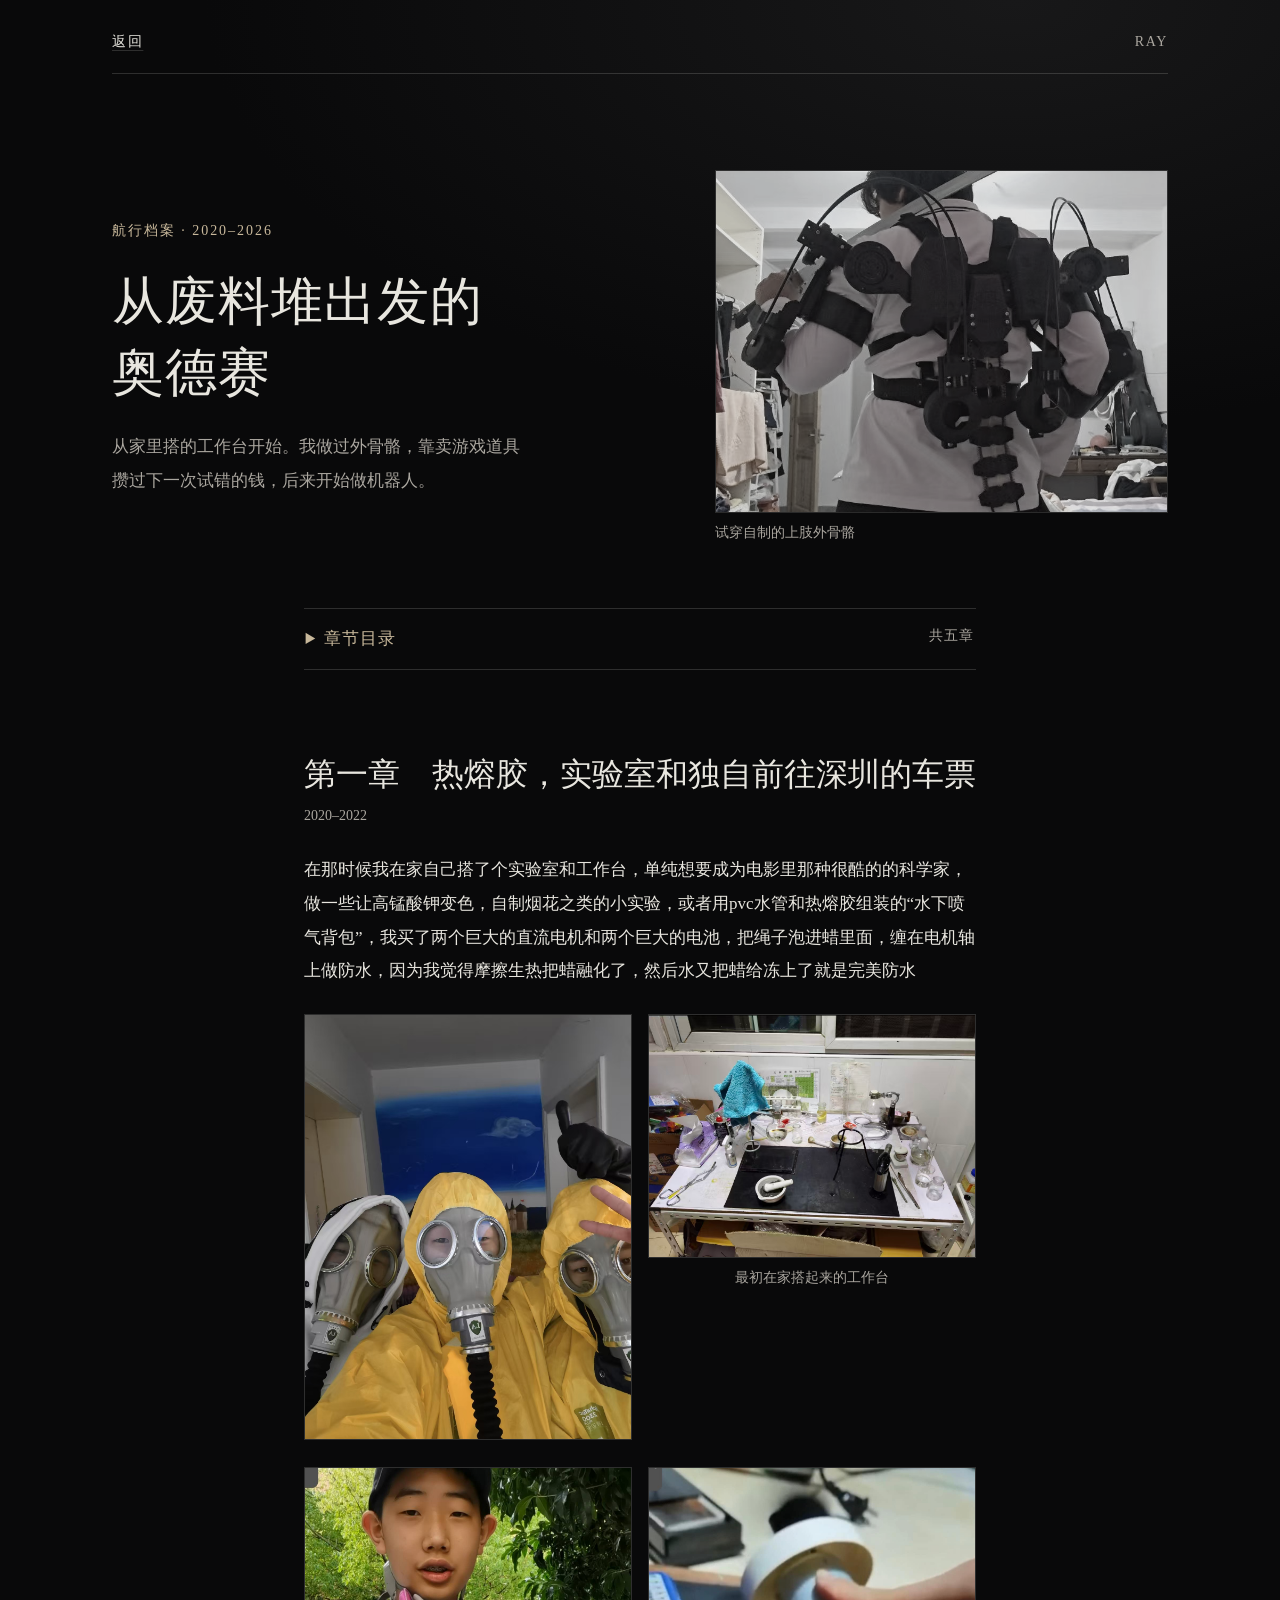
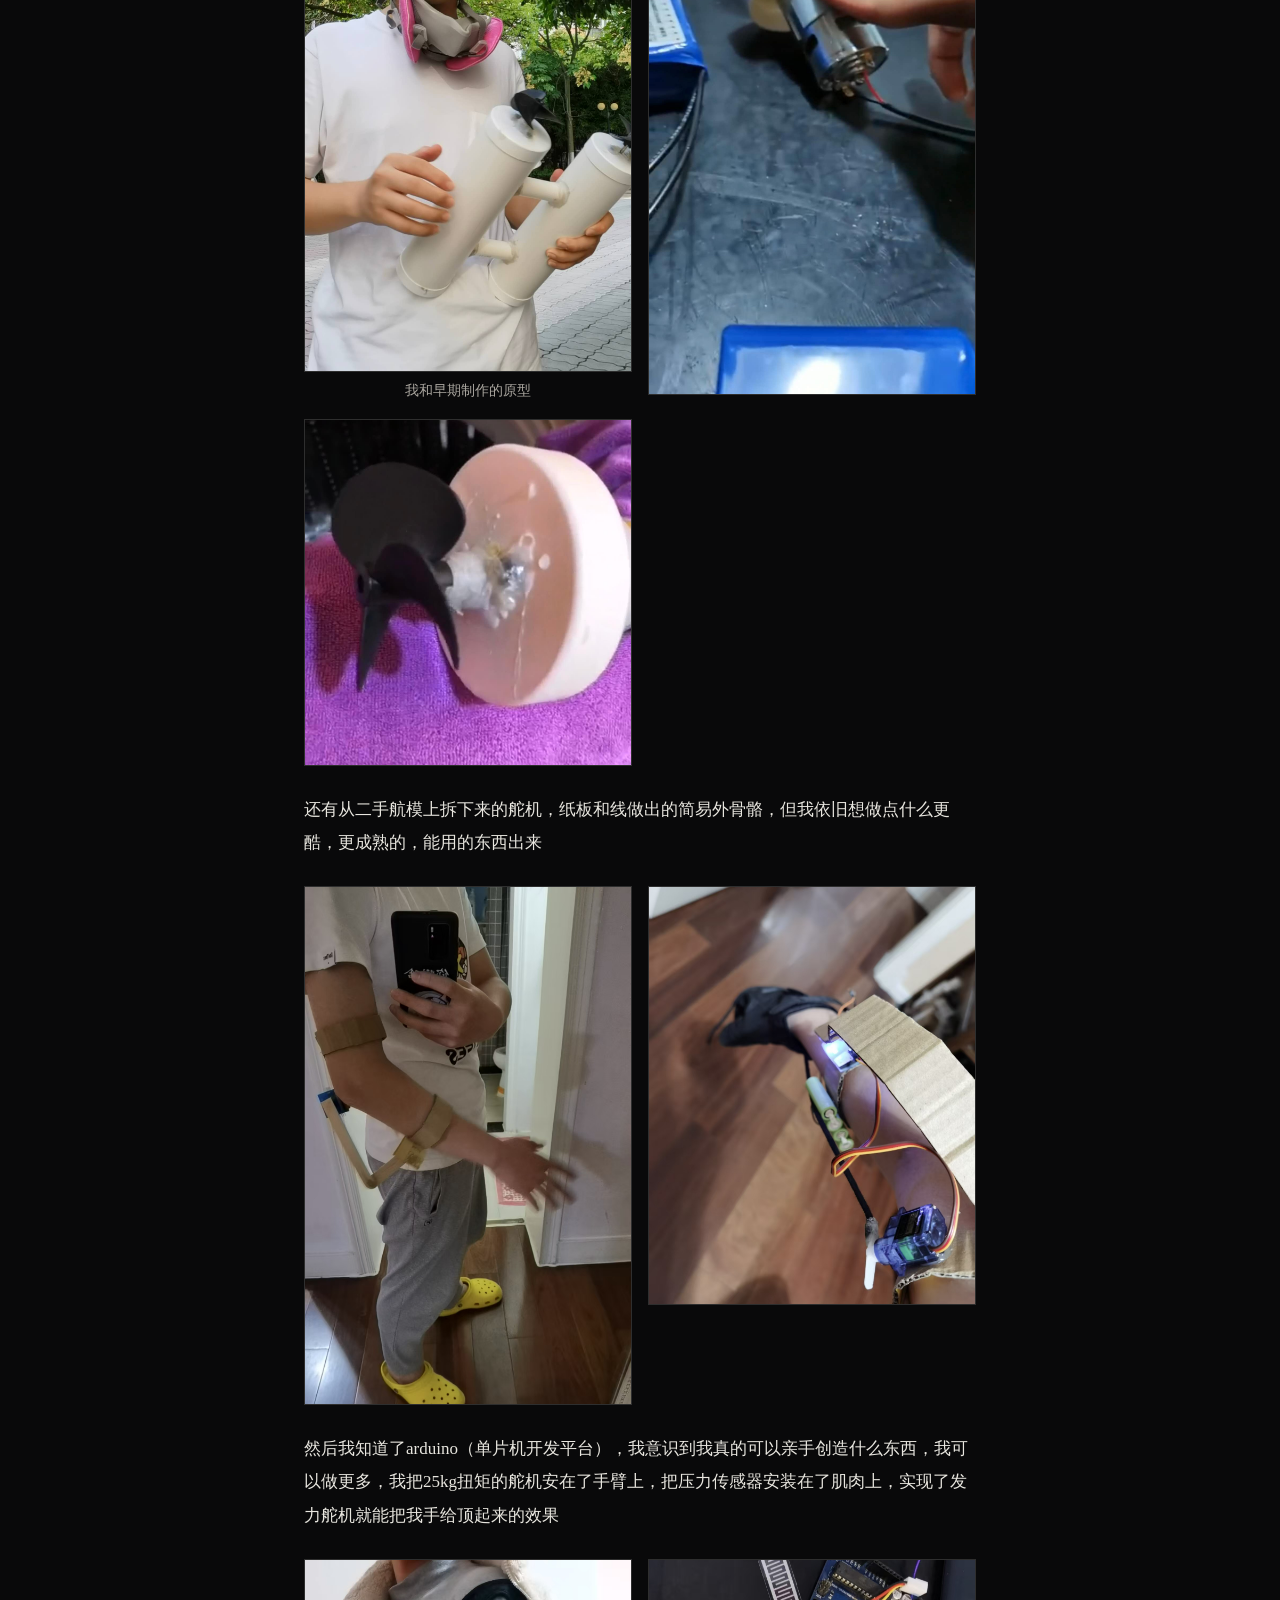
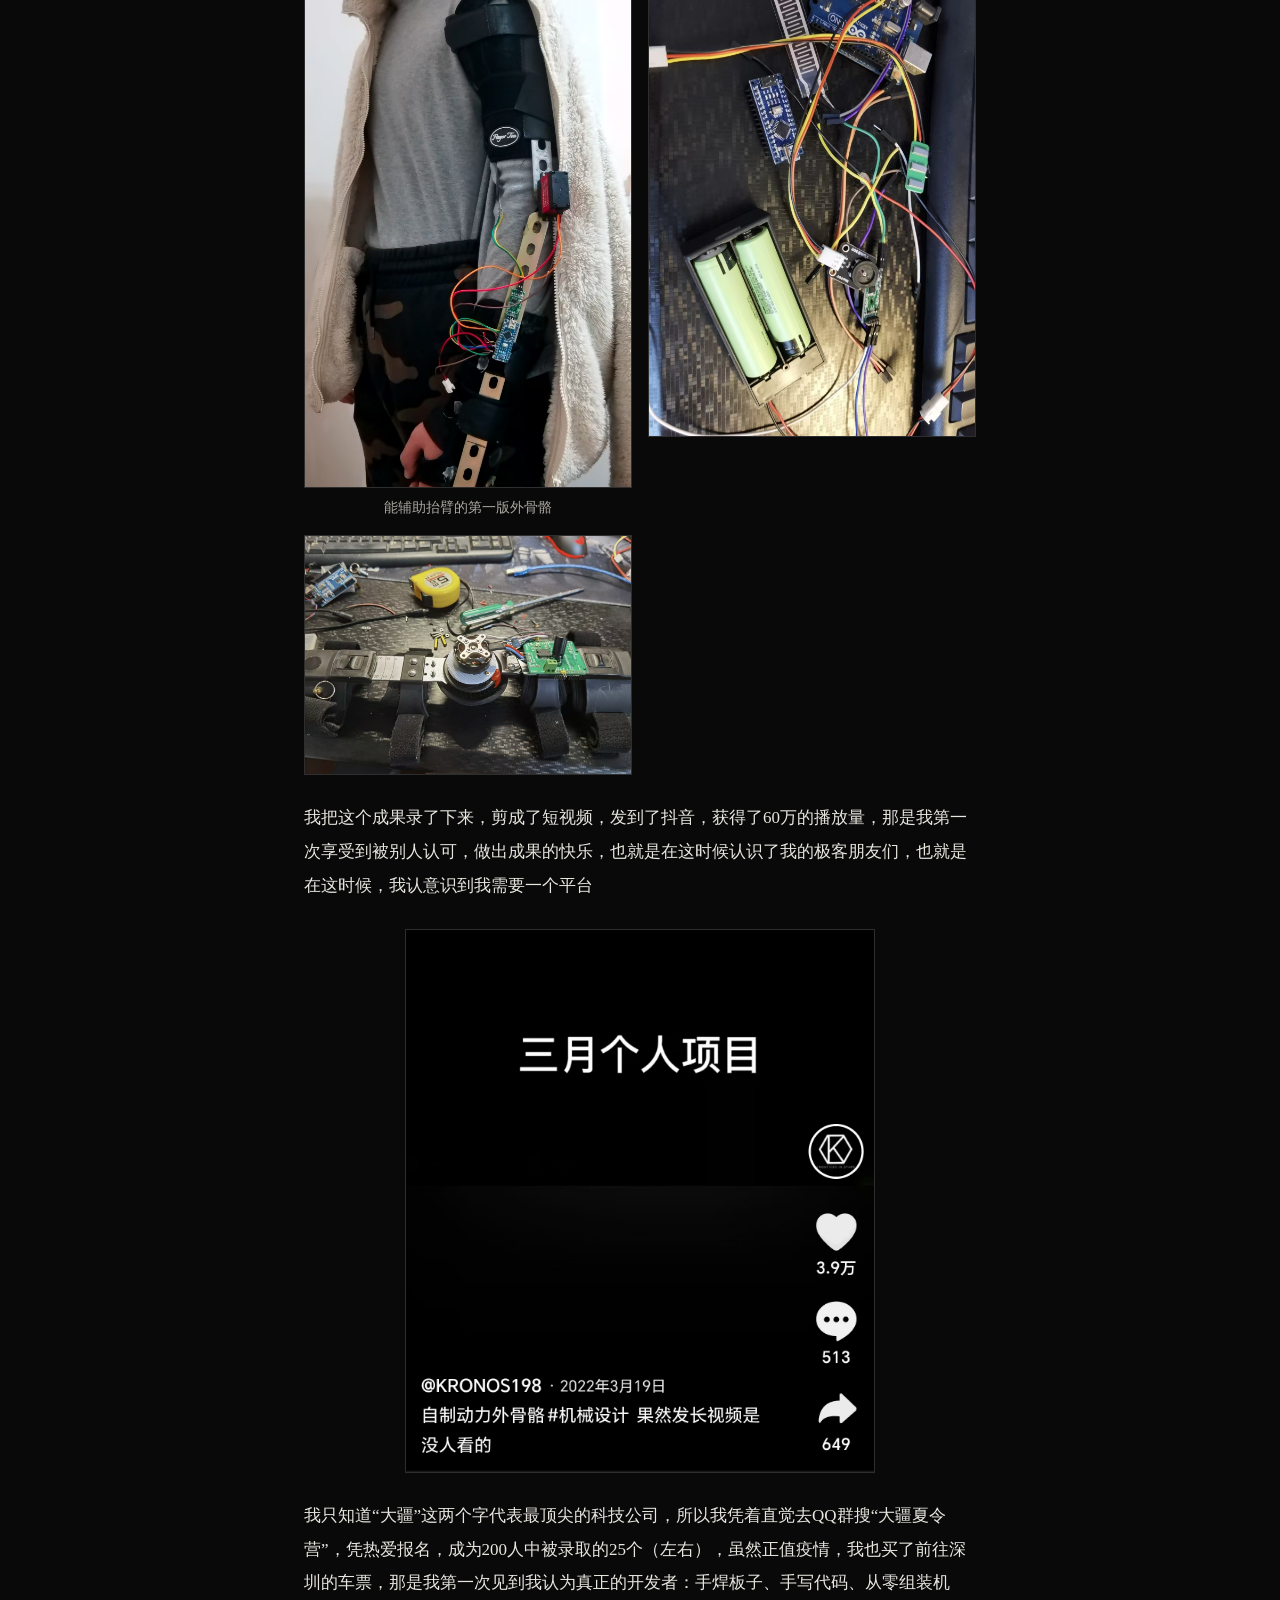
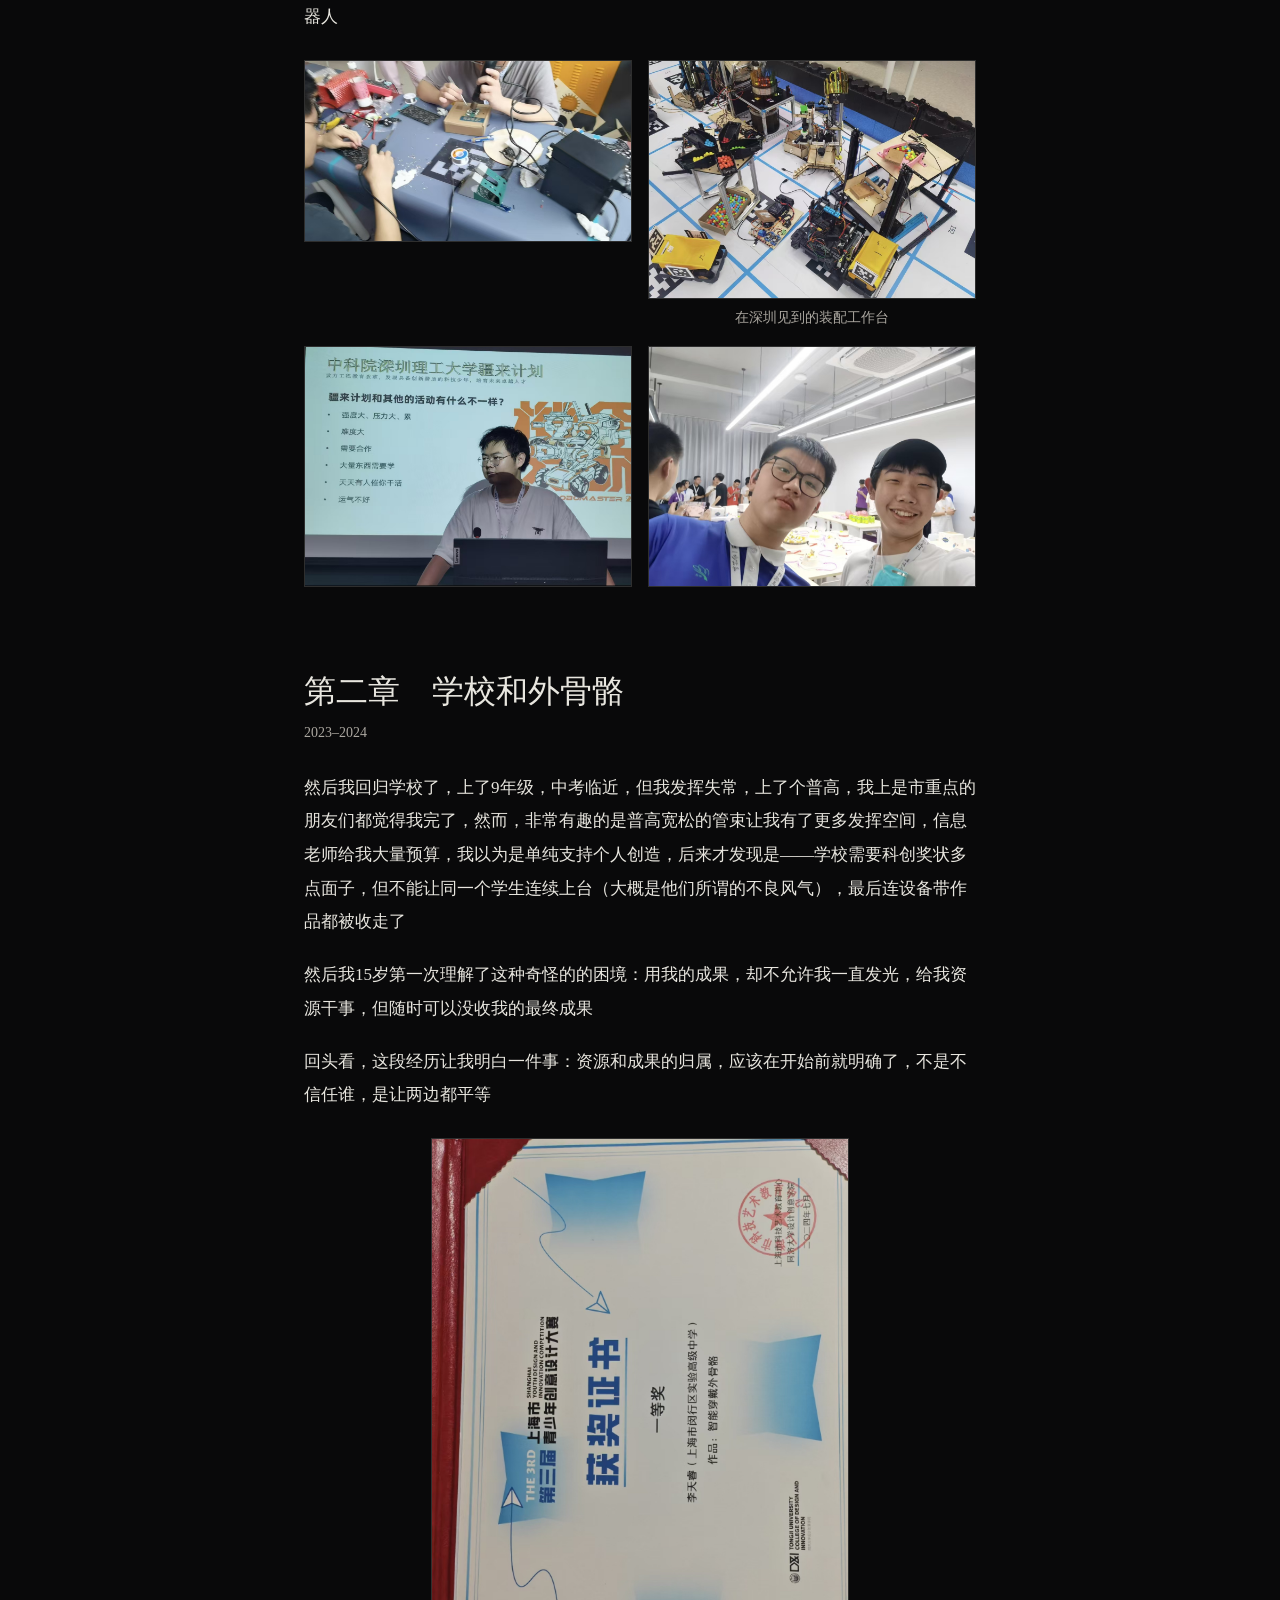
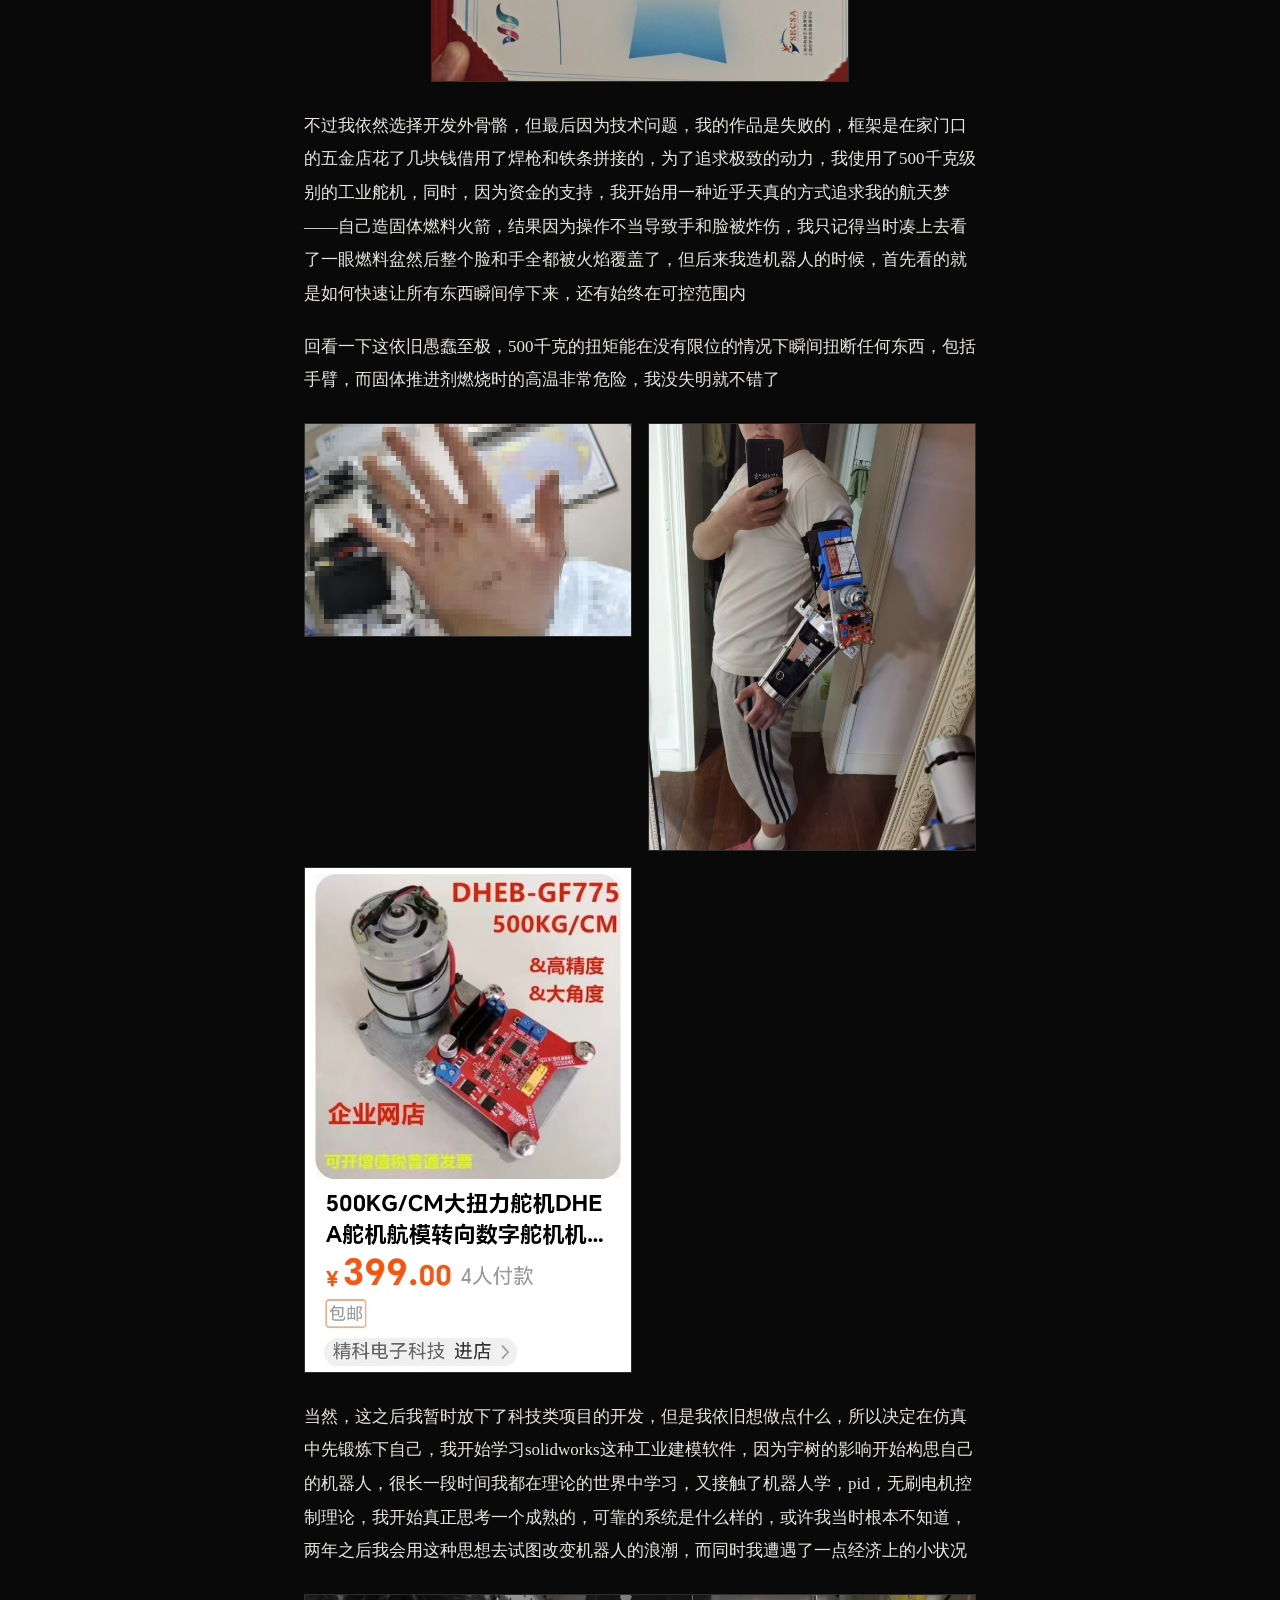
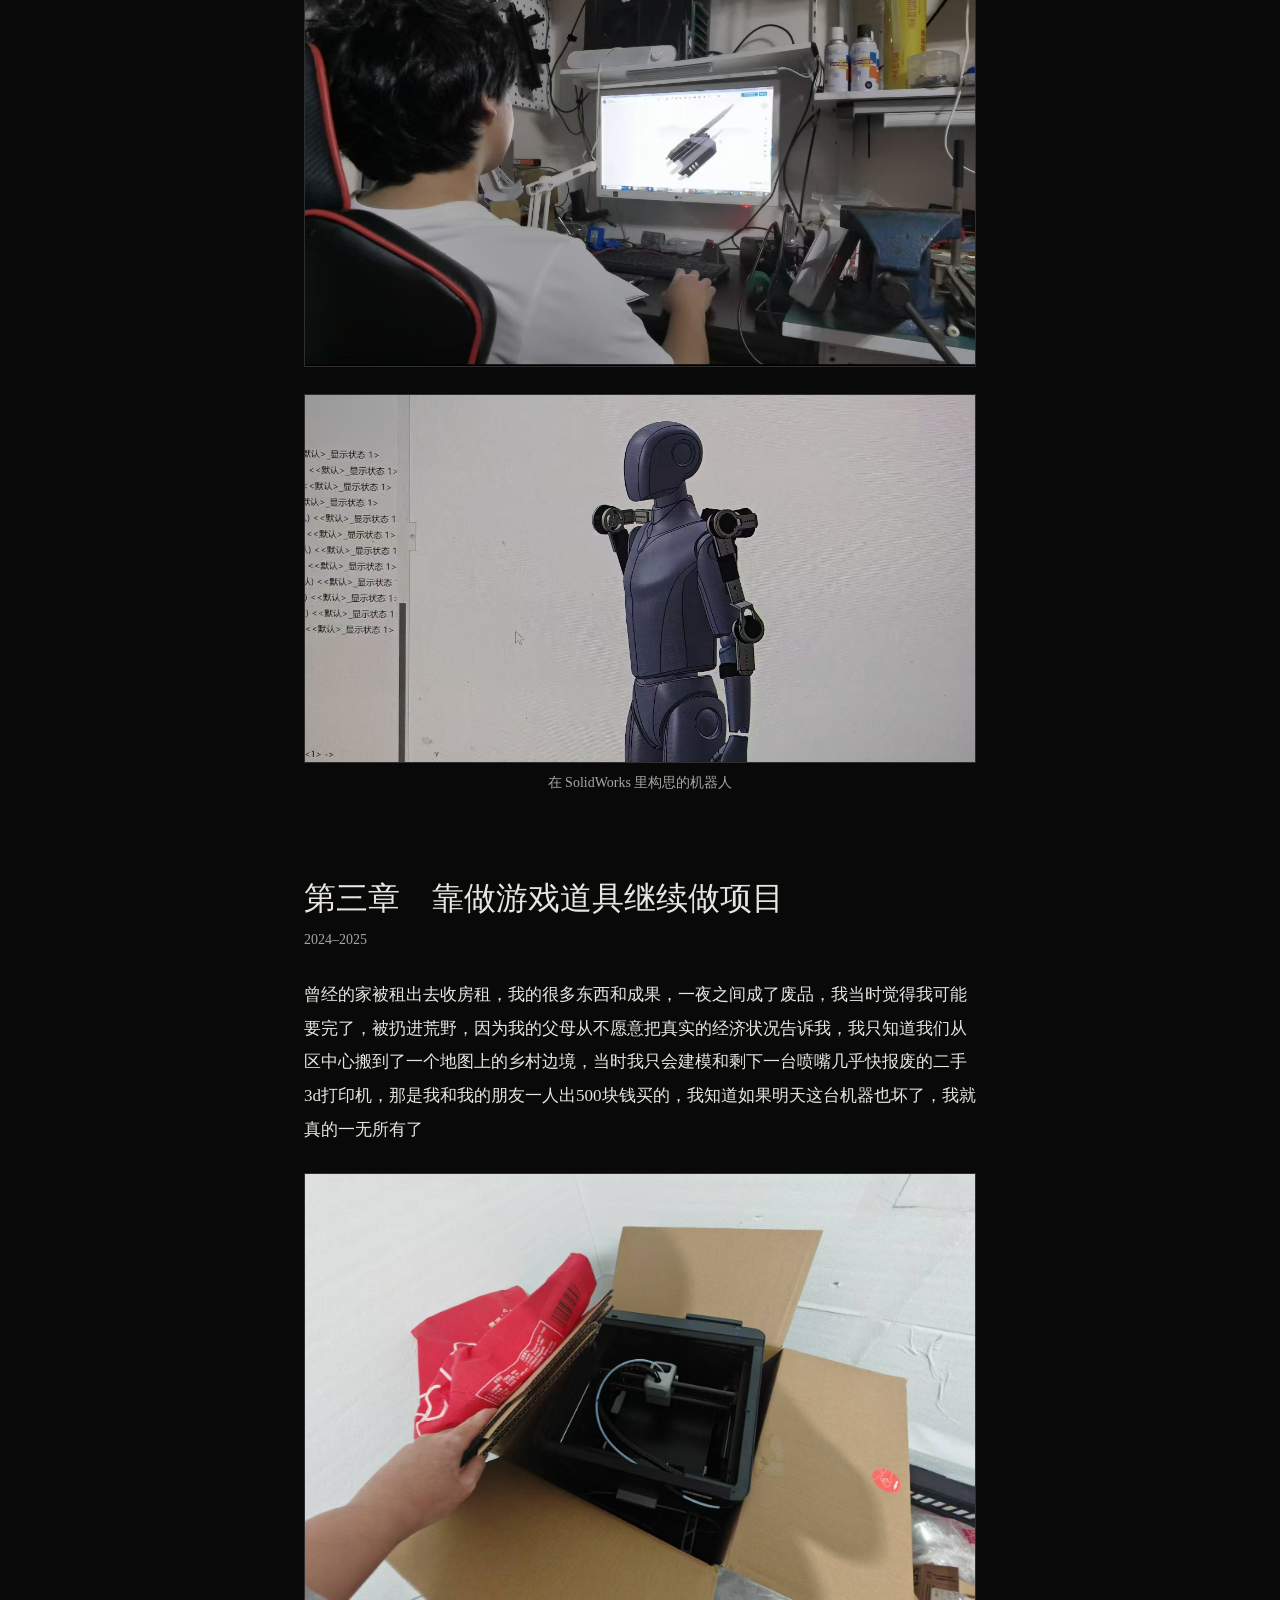
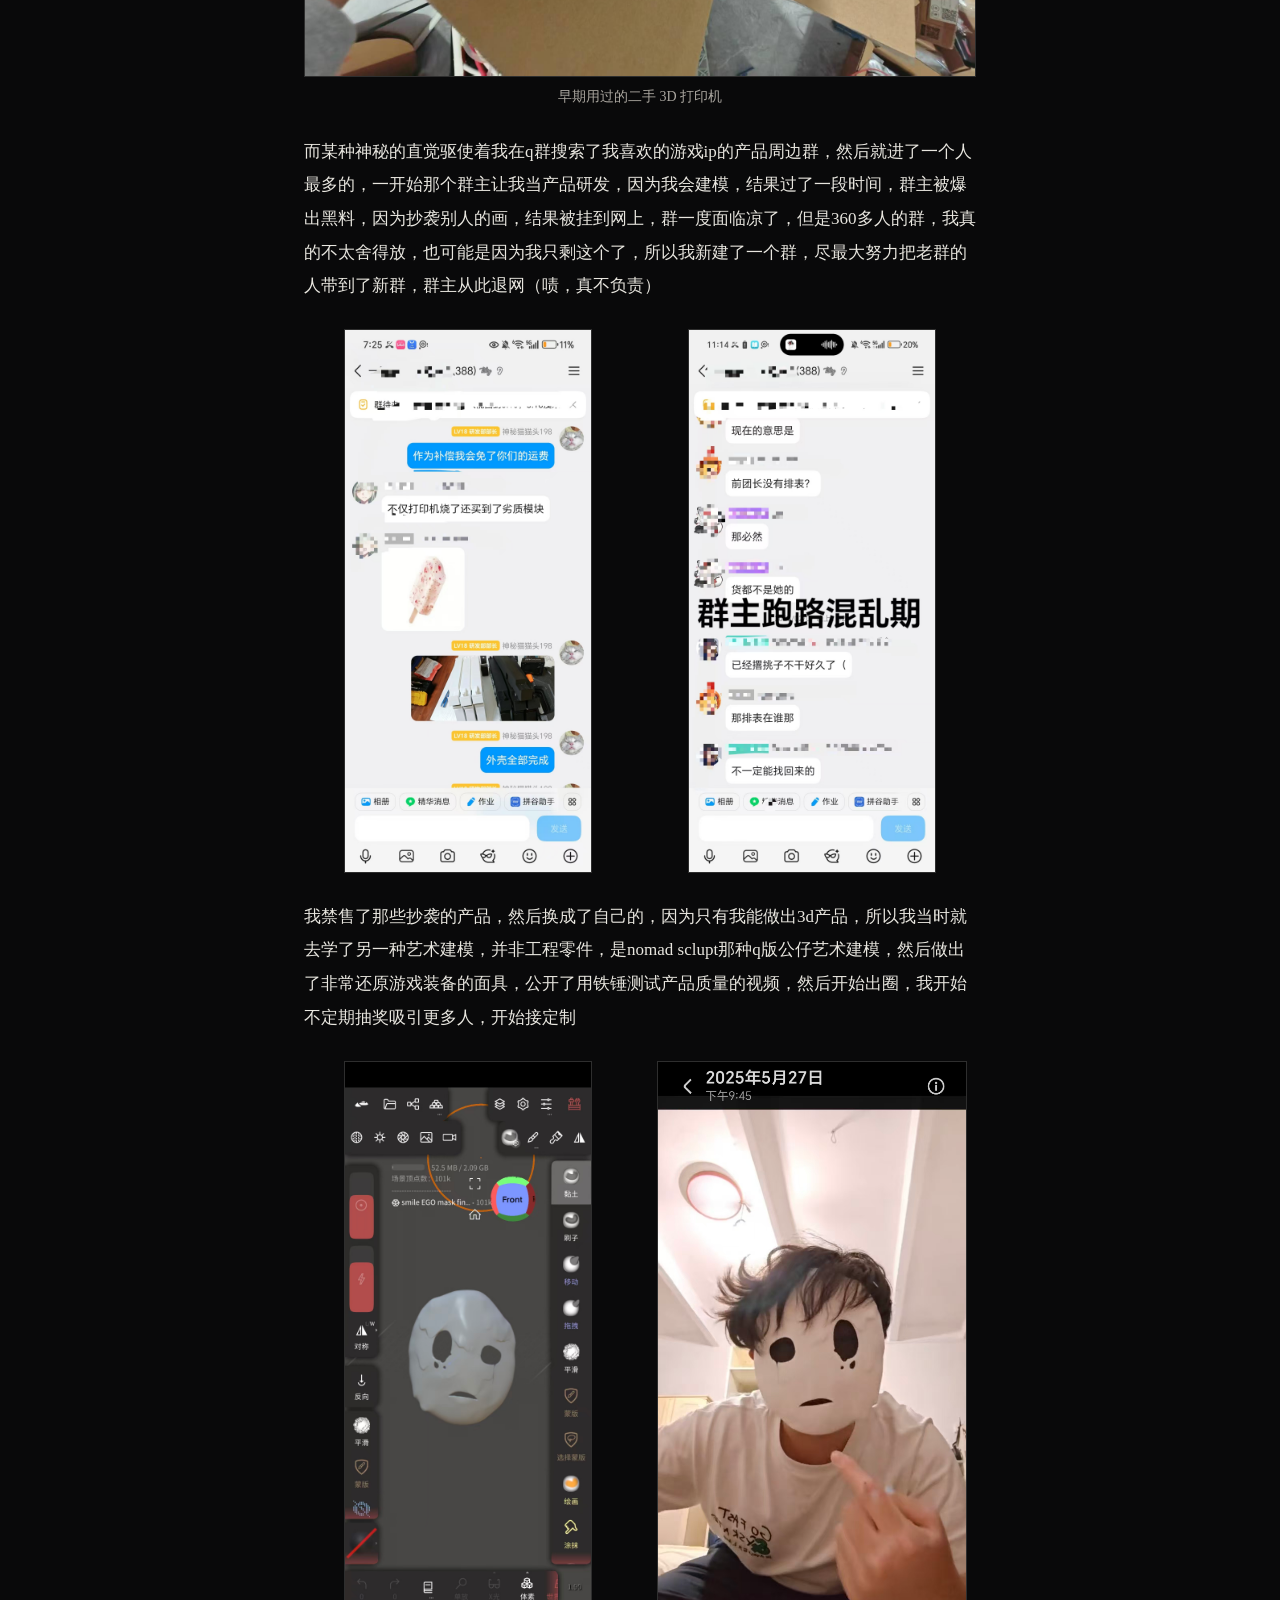
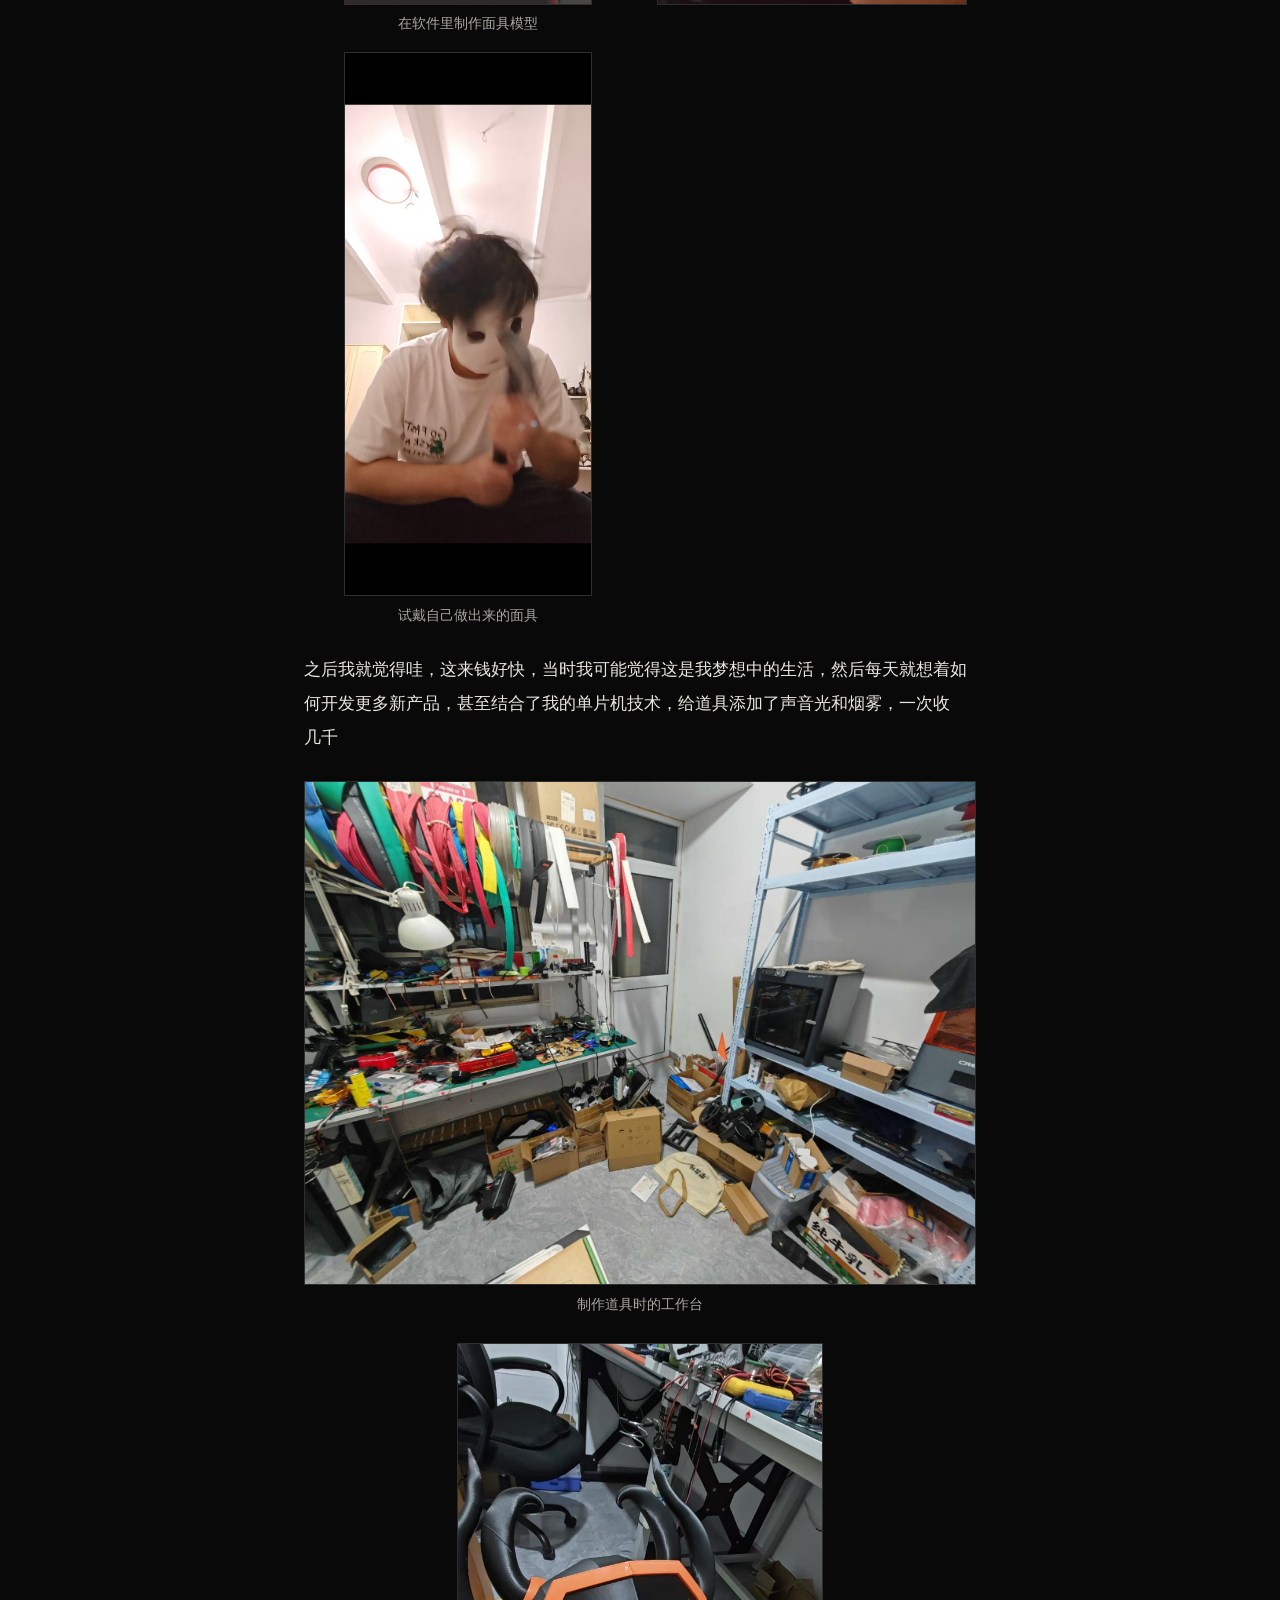
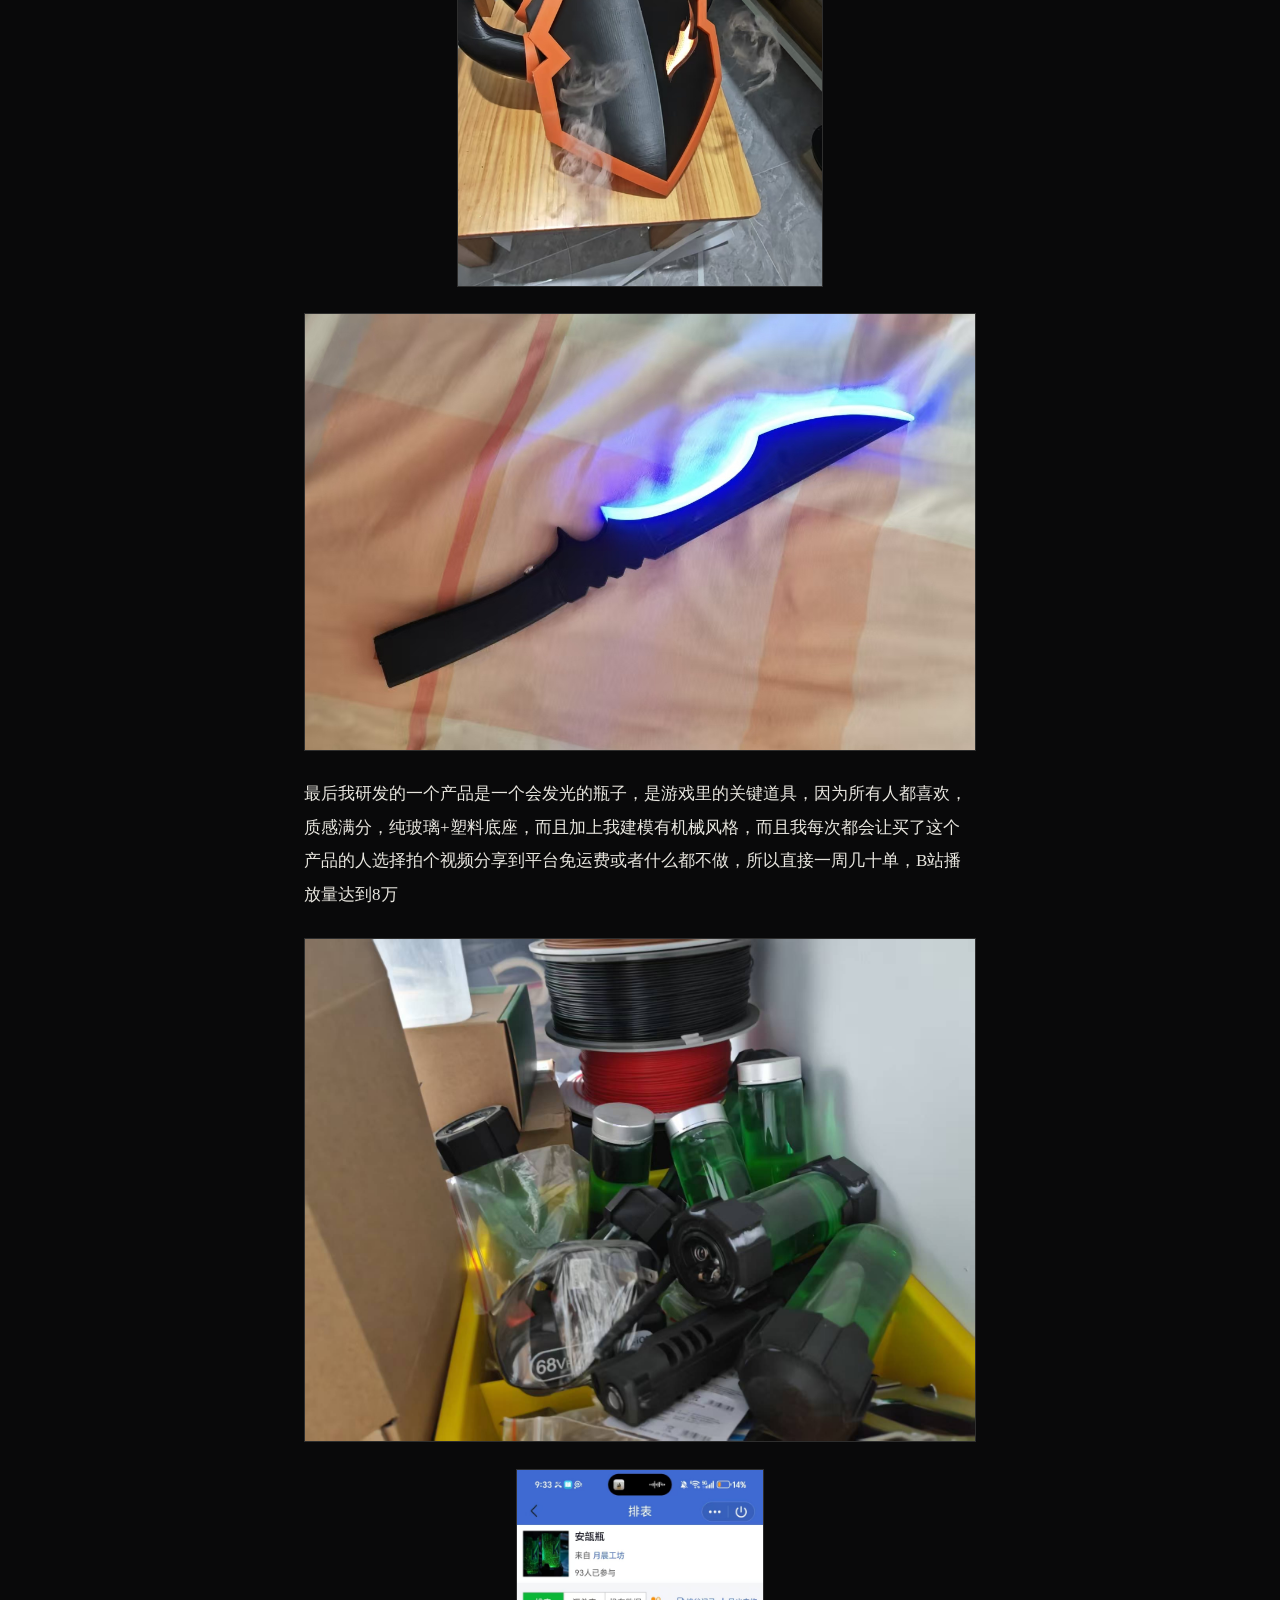
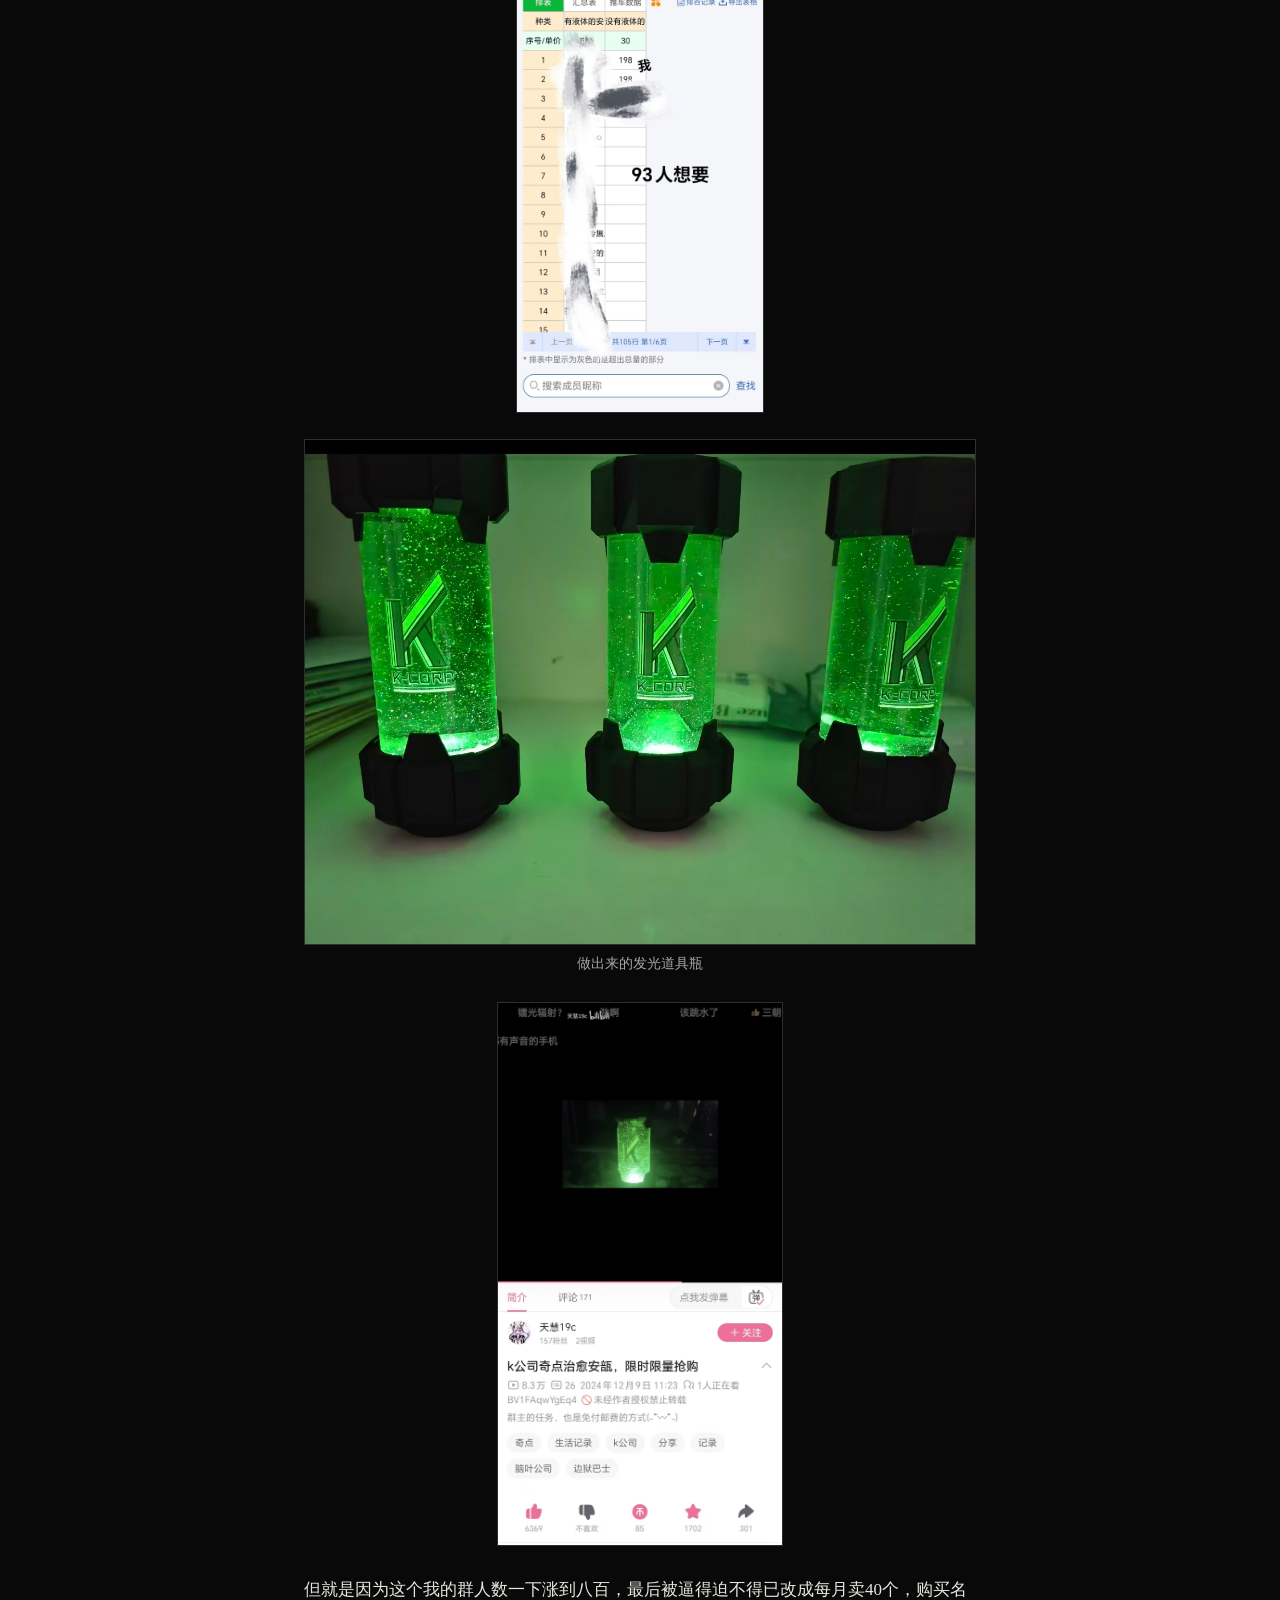
==== commit ec6e709a: "Give the story an odyssey title" ====
--- a/blog/my-story/index.html
+++ b/blog/my-story/index.html
@@ -3,7 +3,7 @@
 <head>
 <meta charset="utf-8">
 <meta name="viewport" content="width=device-width, initial-scale=1">
-<title>一个从废料中生长的高中生的进化史 · Ray</title>
+<title>从废料堆出发的奥德赛 · Ray</title>
 <style>
   :root {
     color-scheme: dark;
@@ -77,7 +77,7 @@
     <header class="cover">
       <div>
         <p class="kicker">航行档案 · 2020–2026</p>
-        <h1>一个从废料中生长的<br>高中生的进化史</h1>
+        <h1>从废料堆出发的<br>奥德赛</h1>
         <p class="lede">从家里搭的工作台开始。我做过外骨骼，靠卖游戏道具攒过下一次试错的钱，后来开始做机器人。</p>
       </div>
       <figure><img src="images/exoskeleton.jpg" alt="我穿着重新设计的上肢外骨骼，背对镜头" width="746" height="622" decoding="async"><figcaption>试穿自制的上肢外骨骼</figcaption></figure>
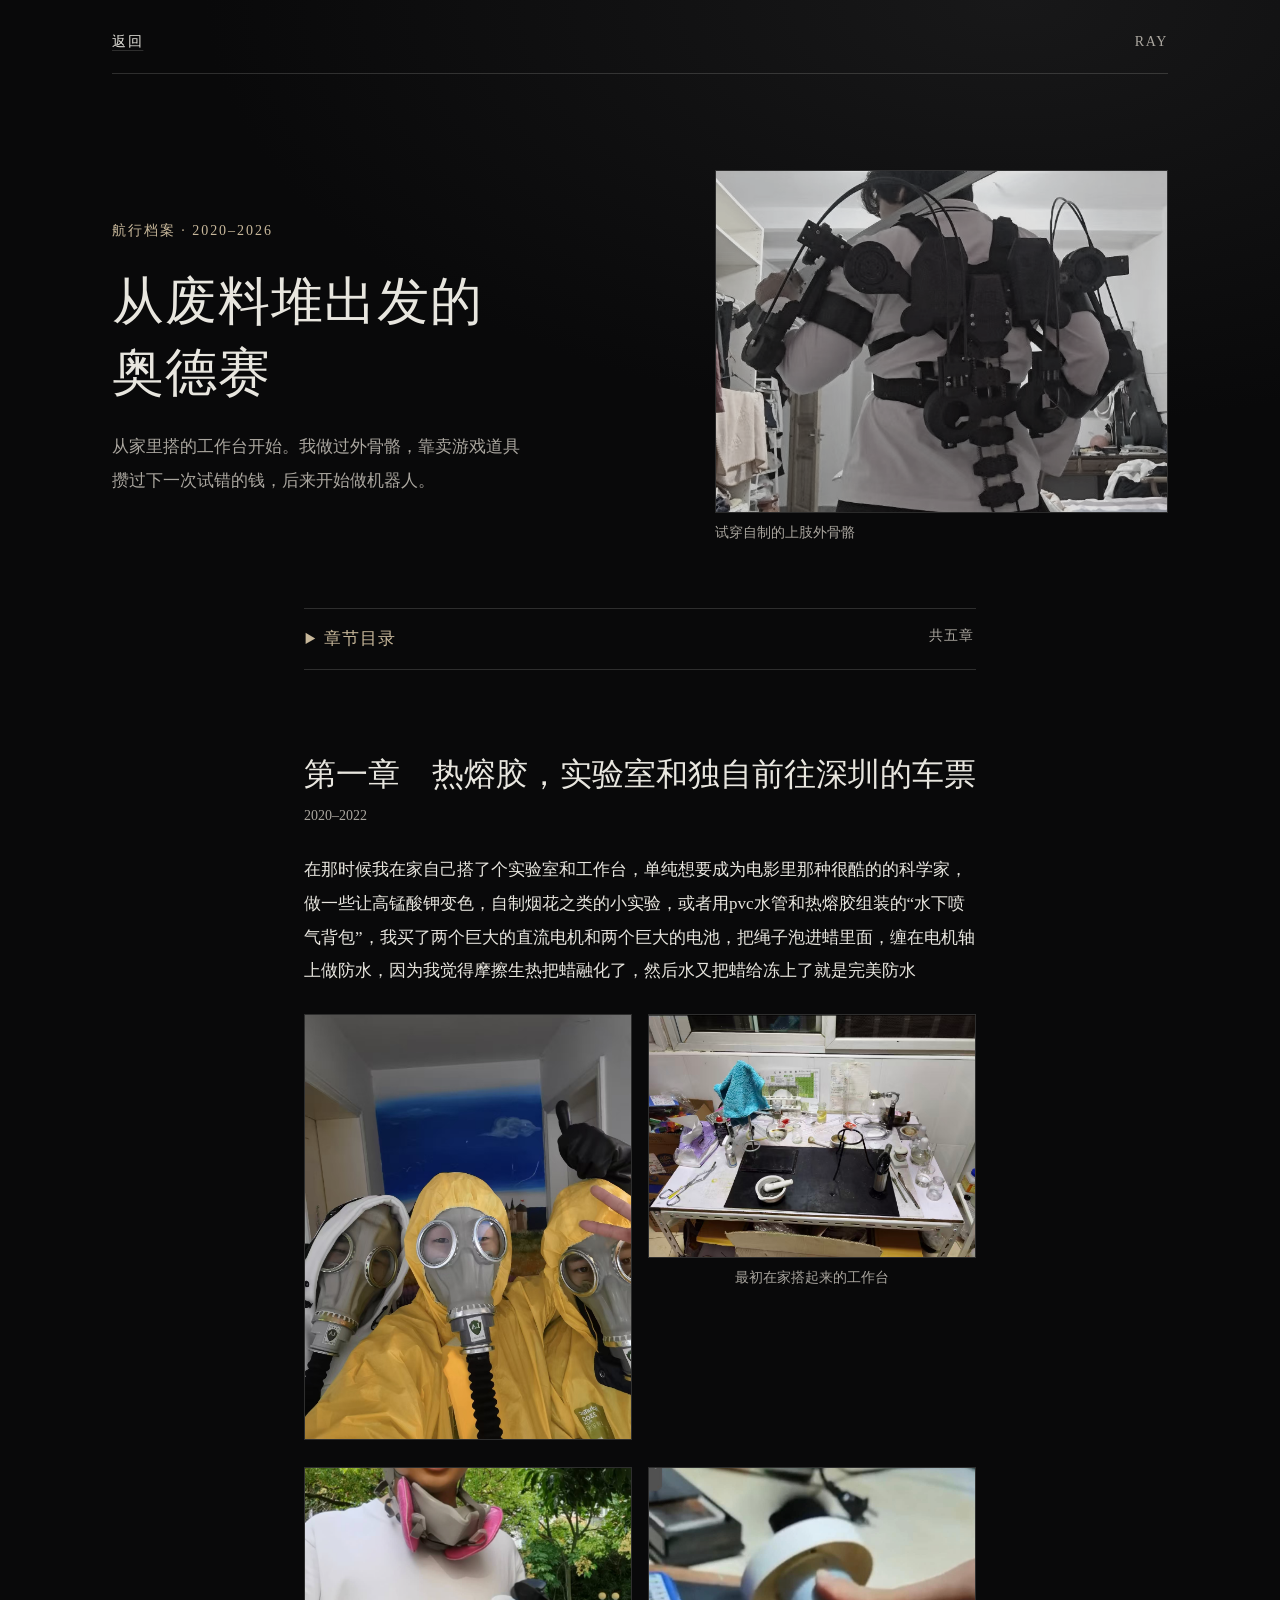
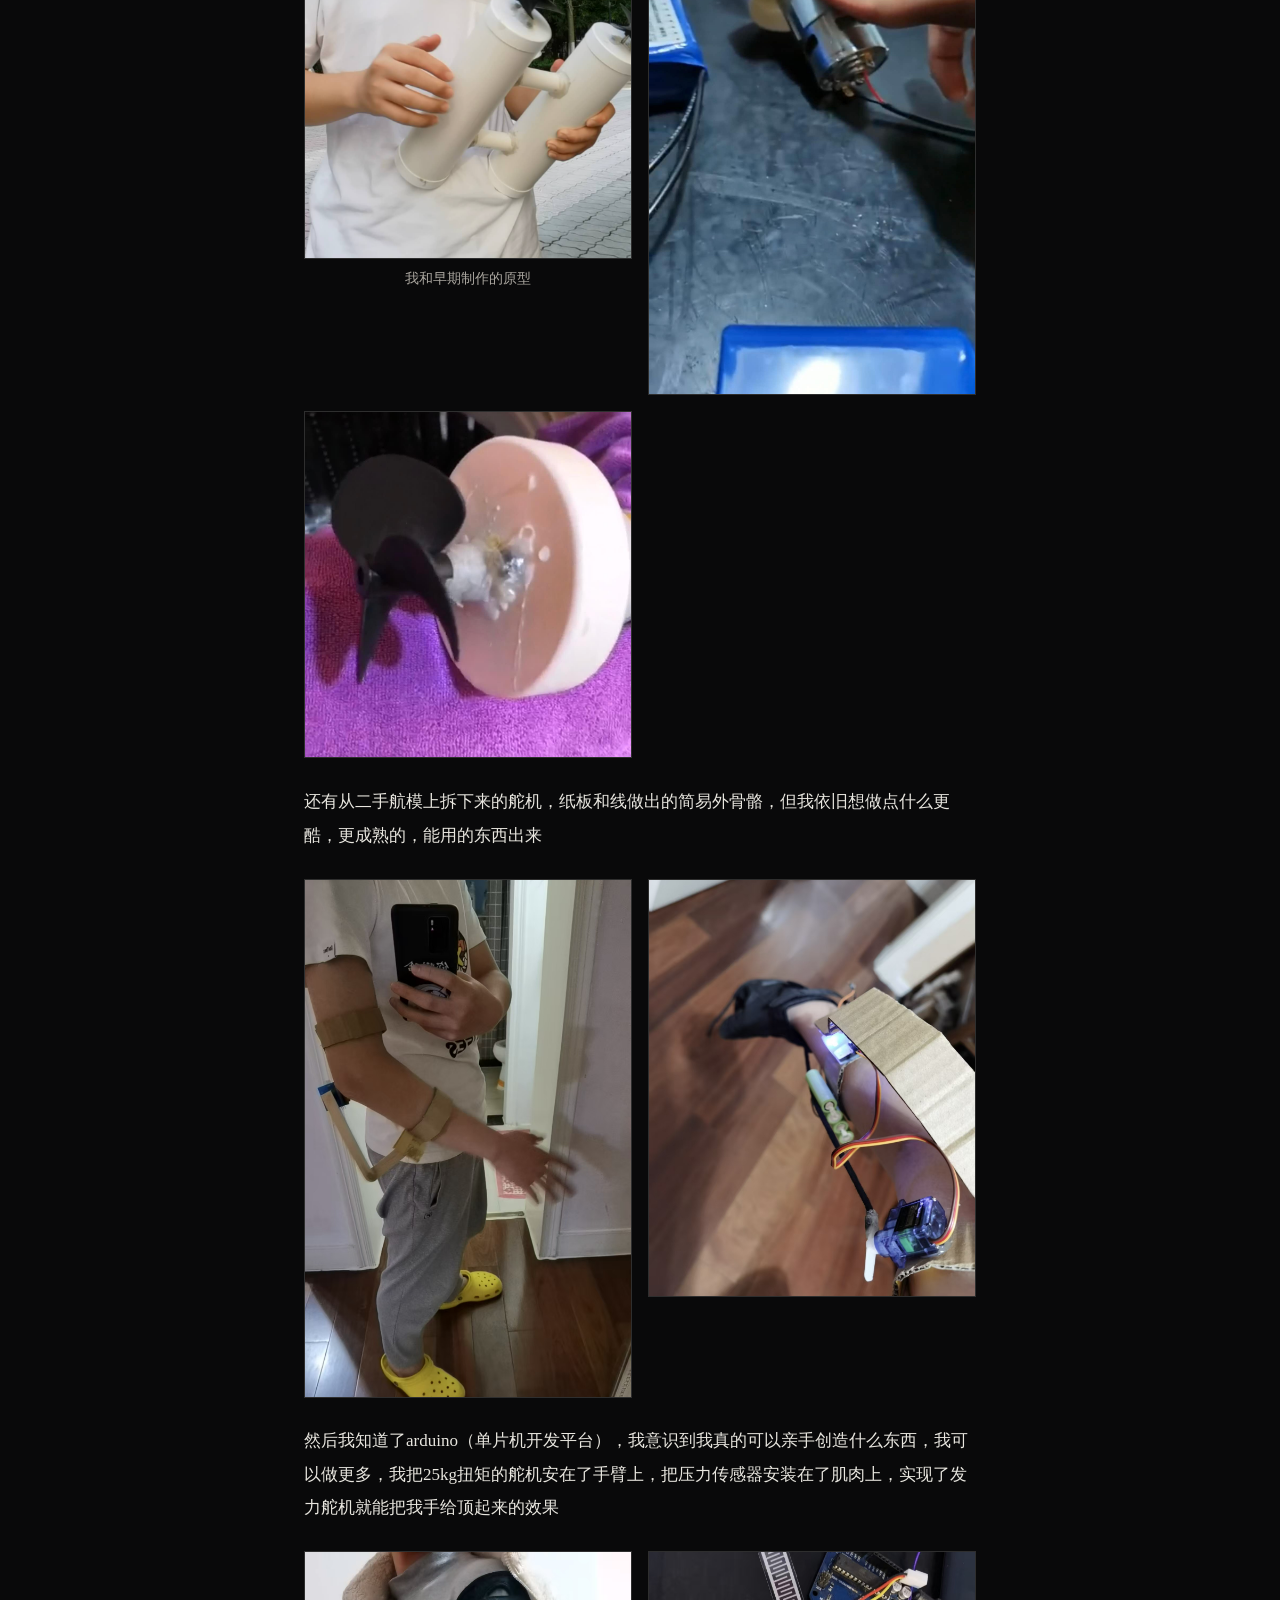
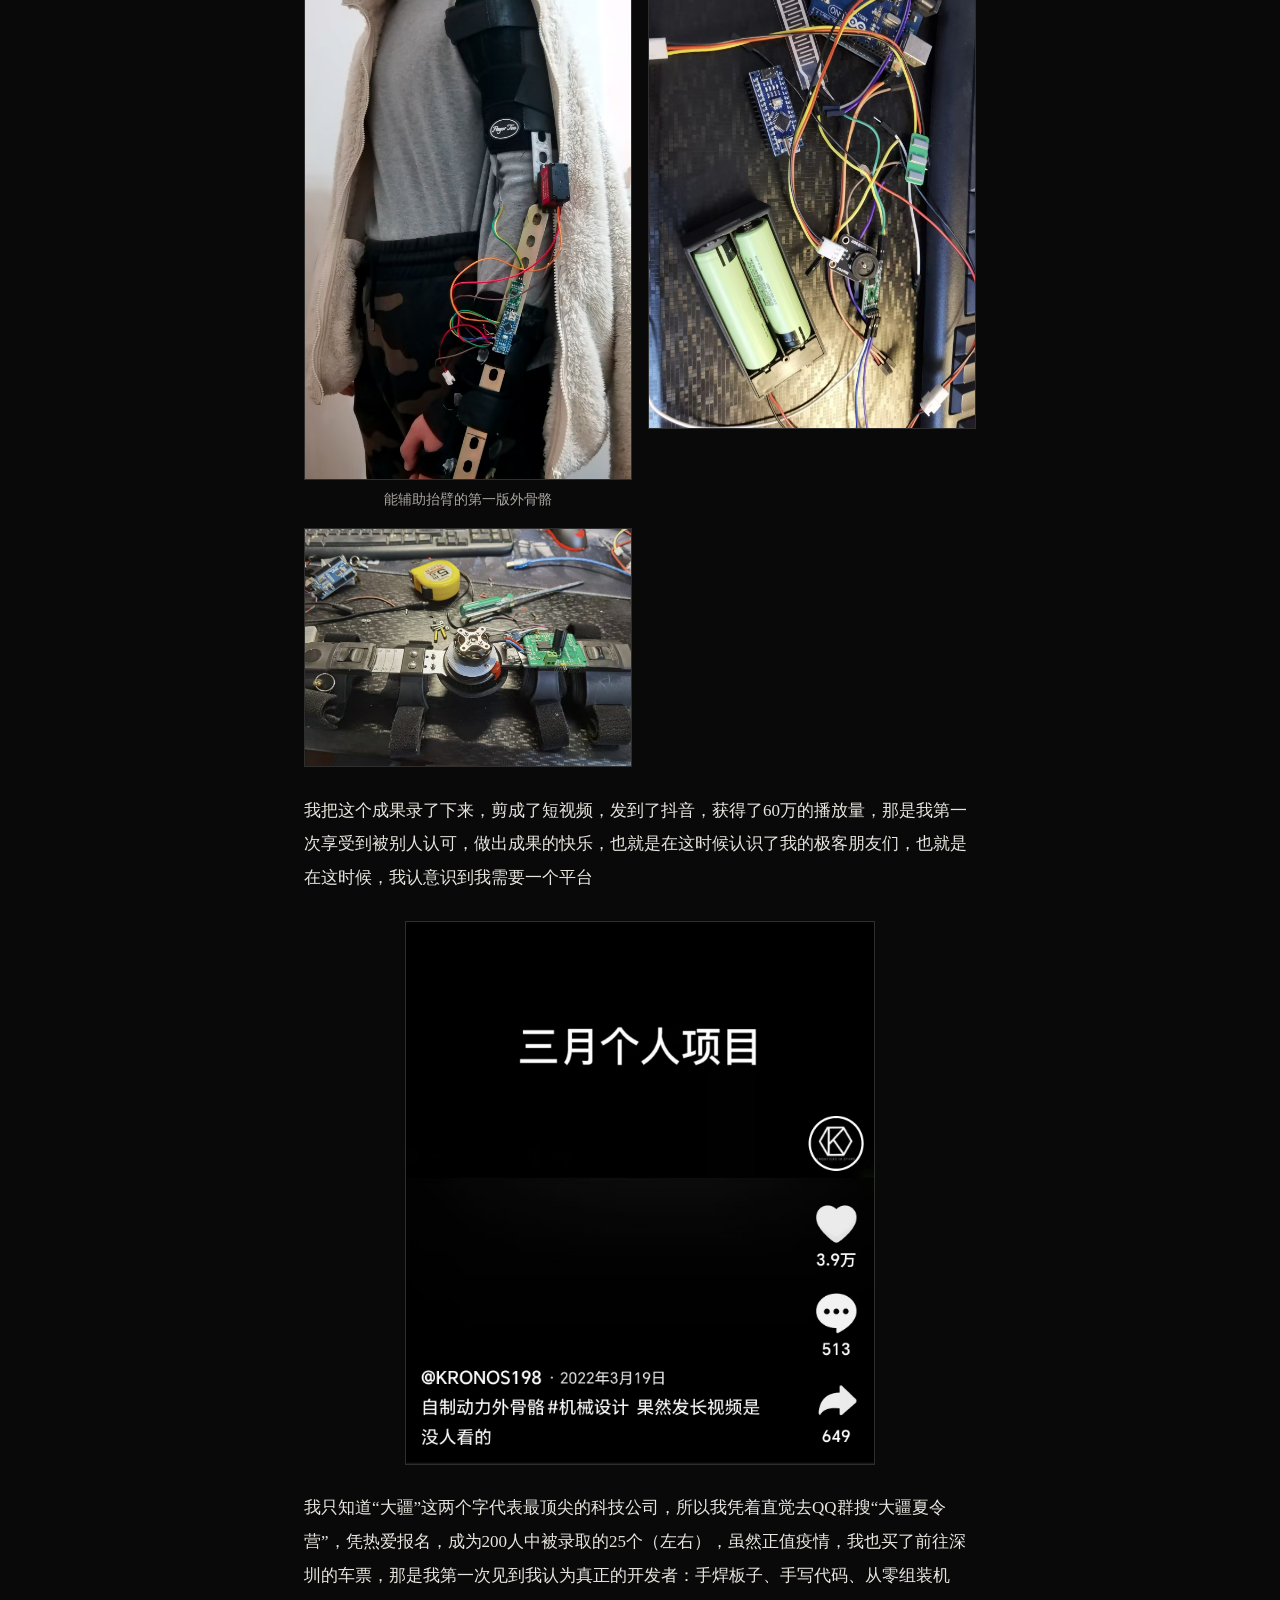
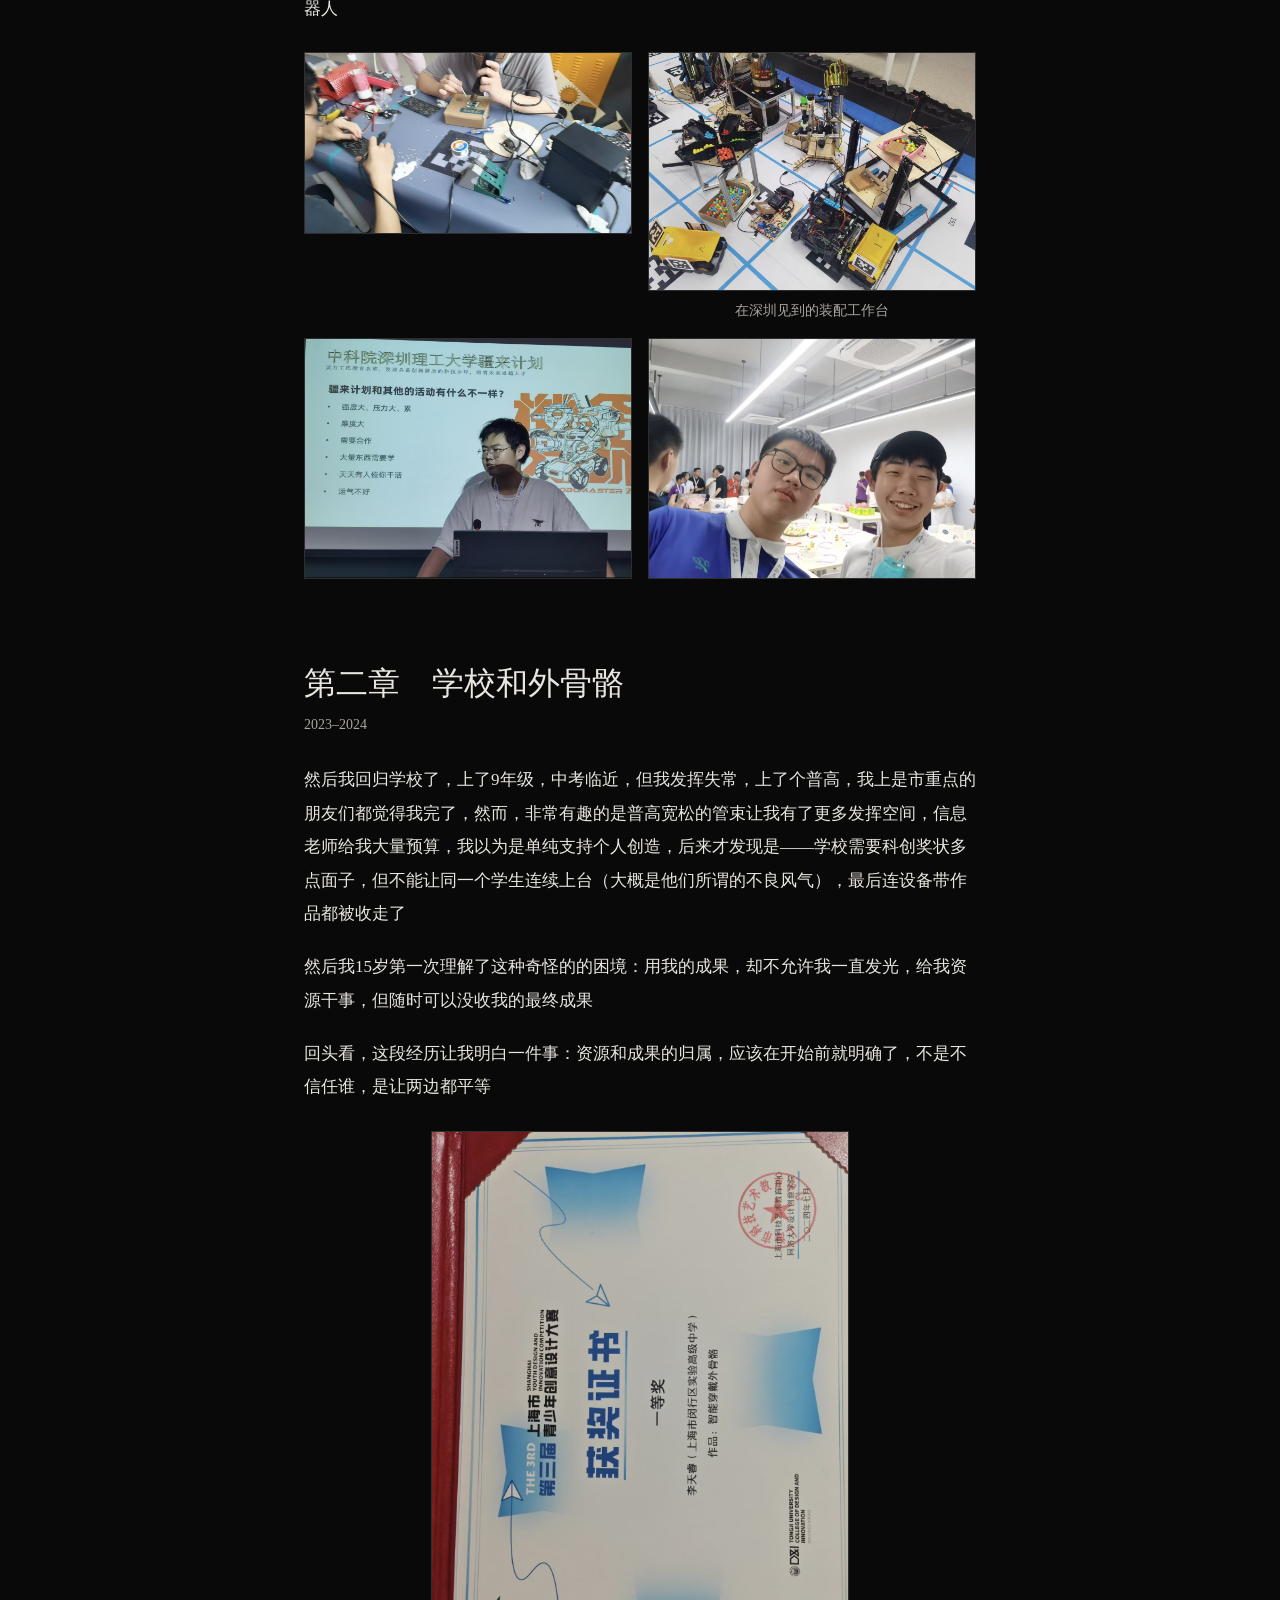
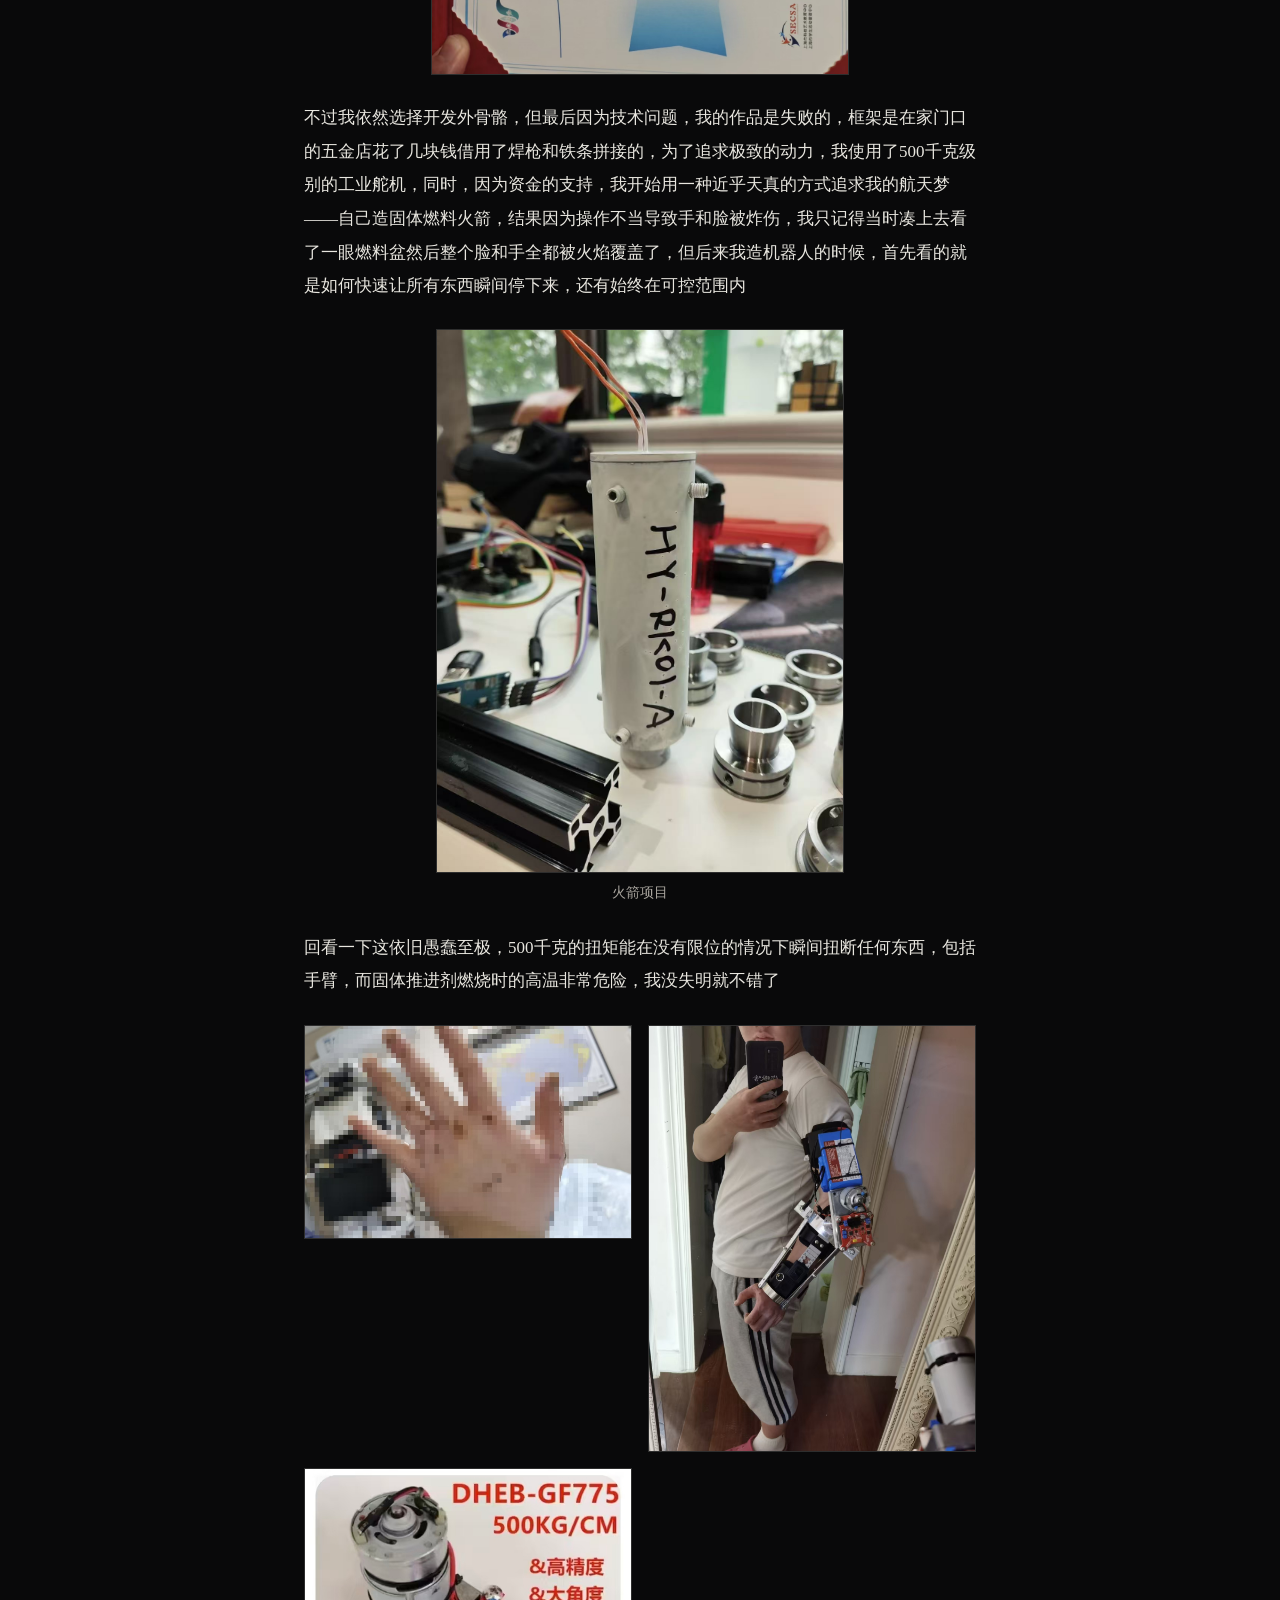
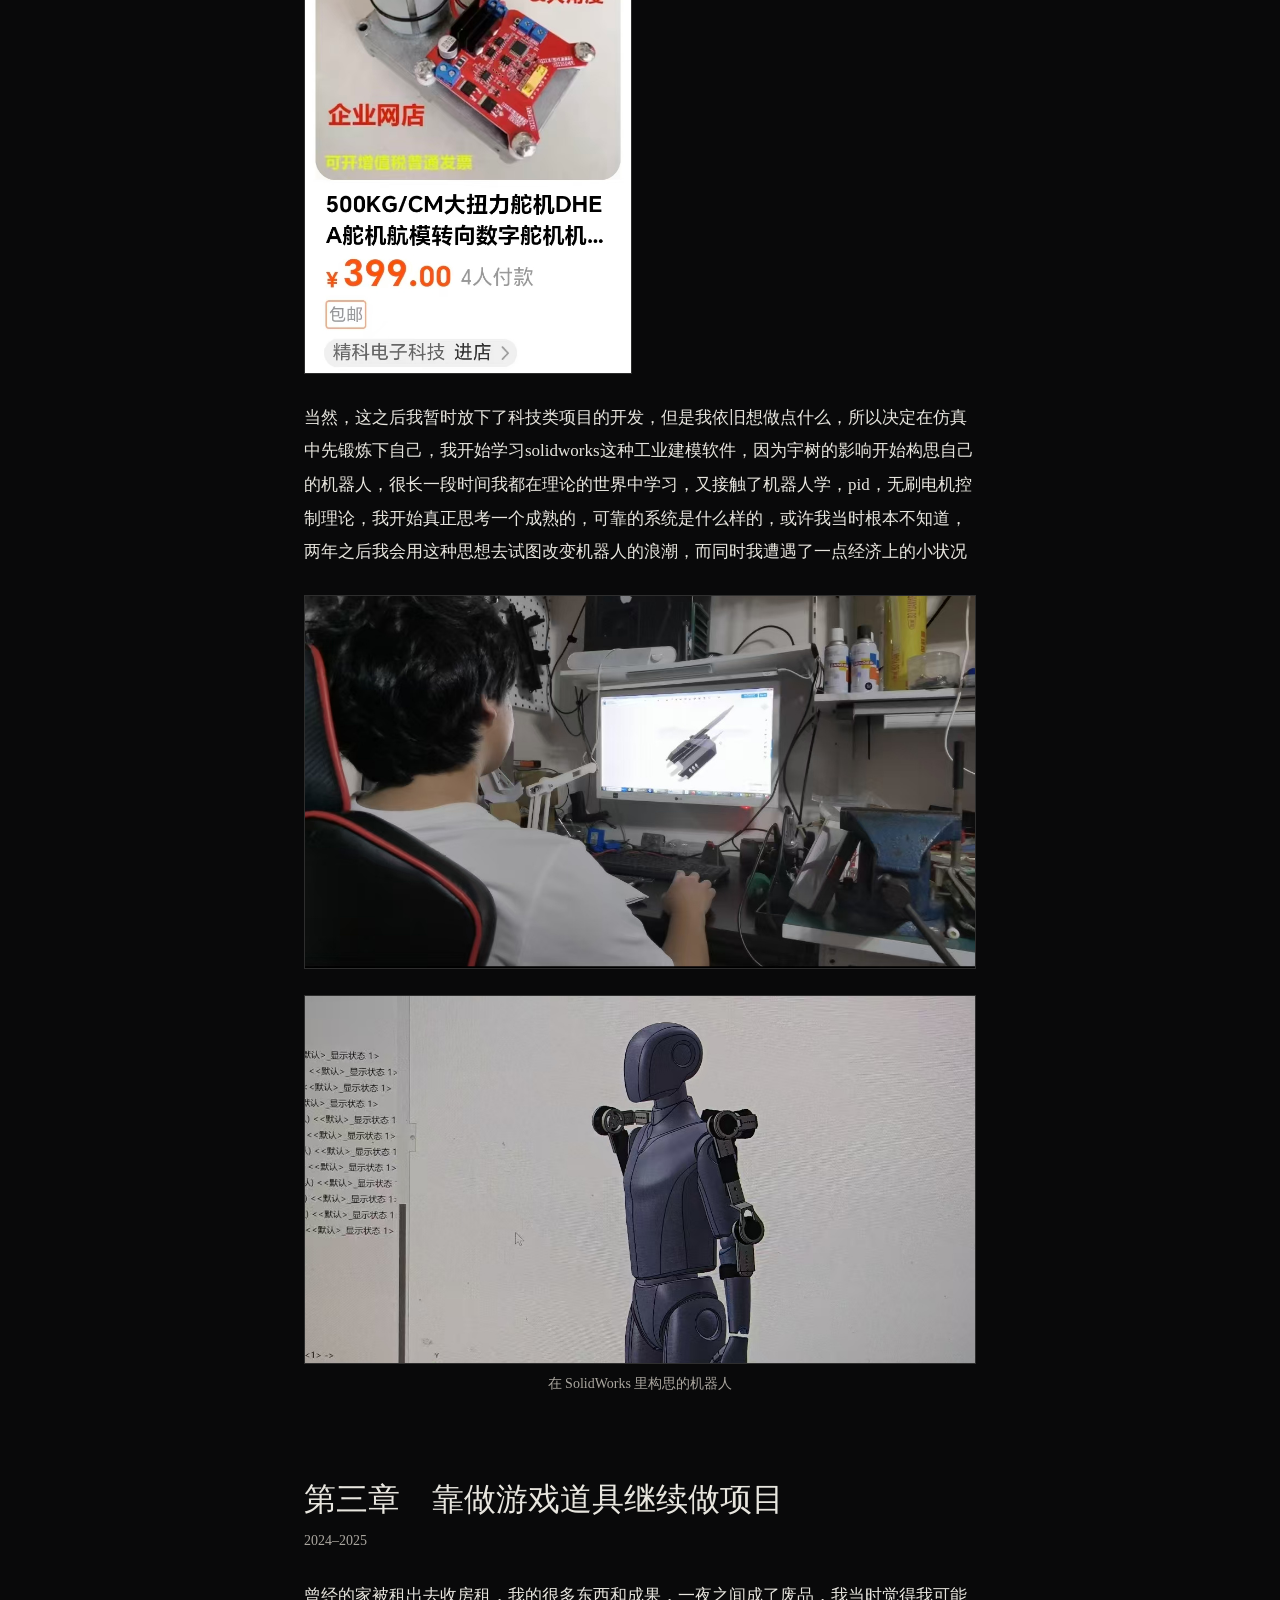
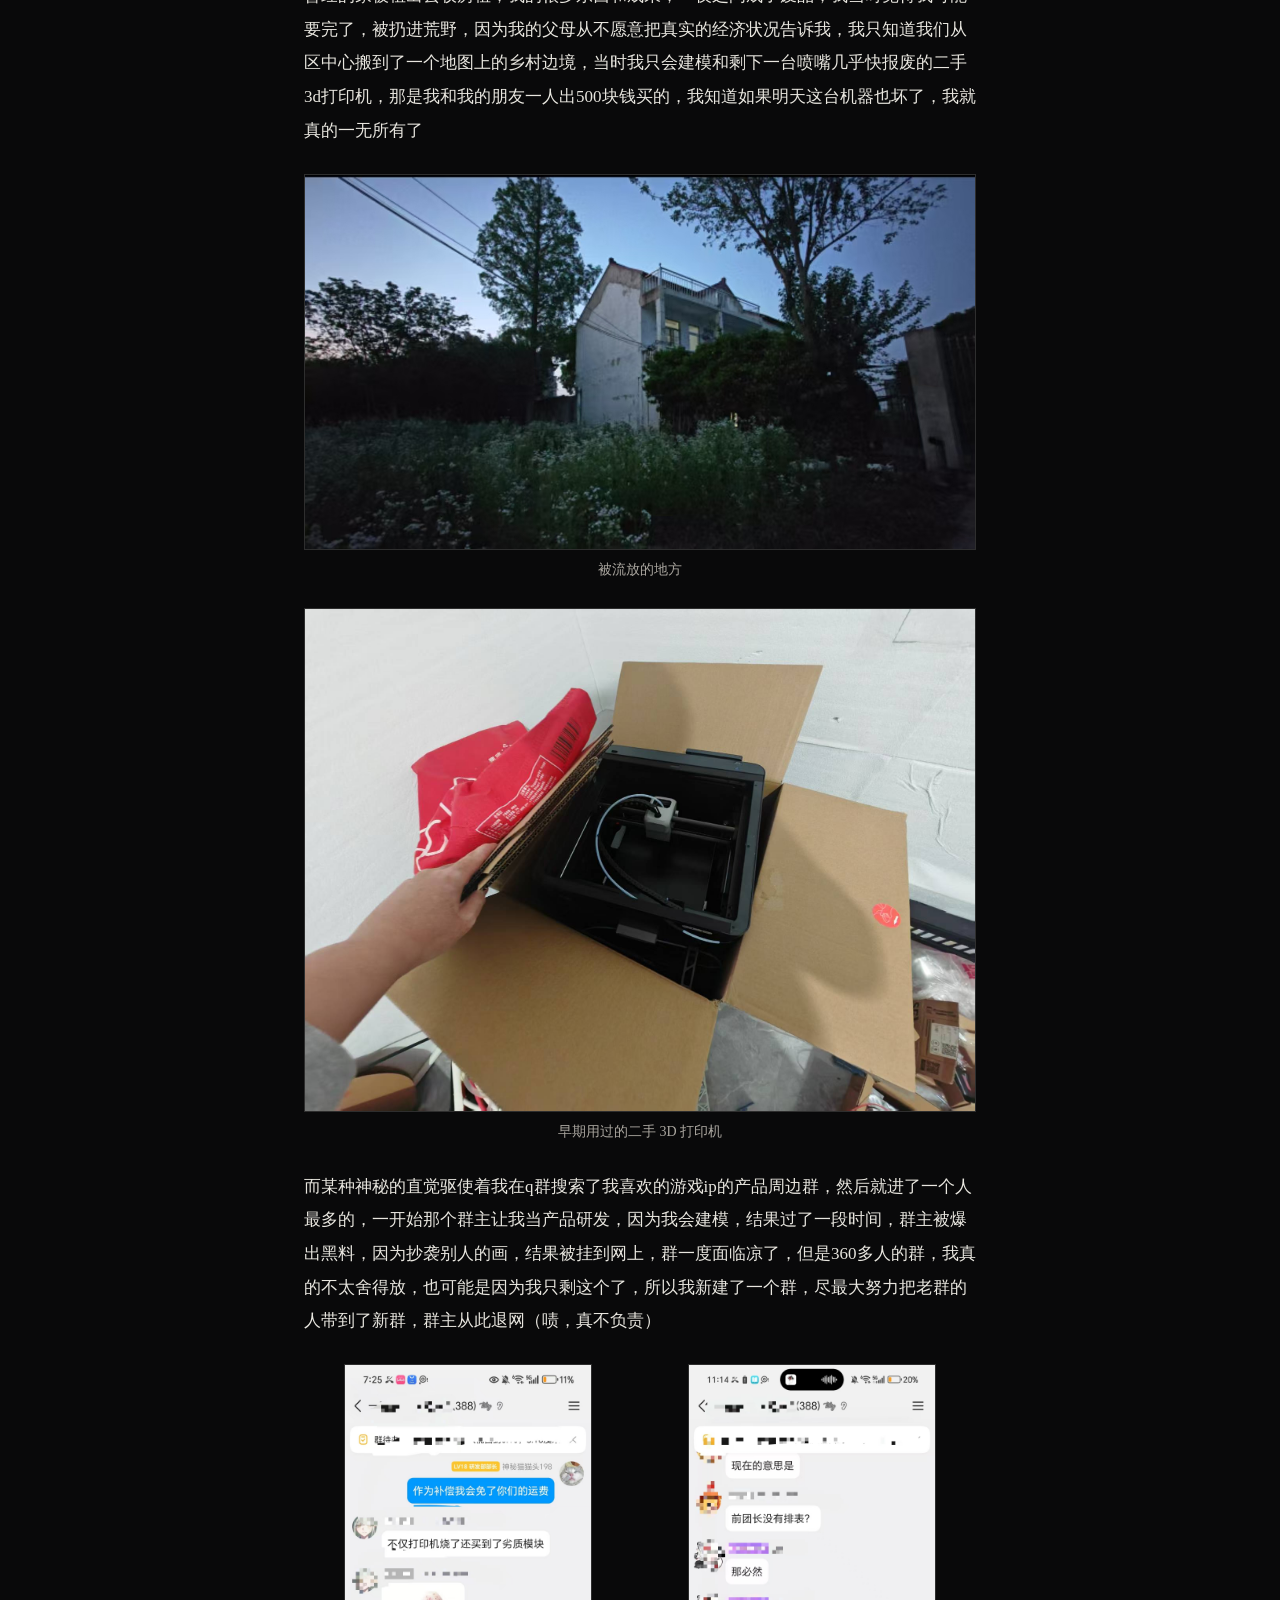
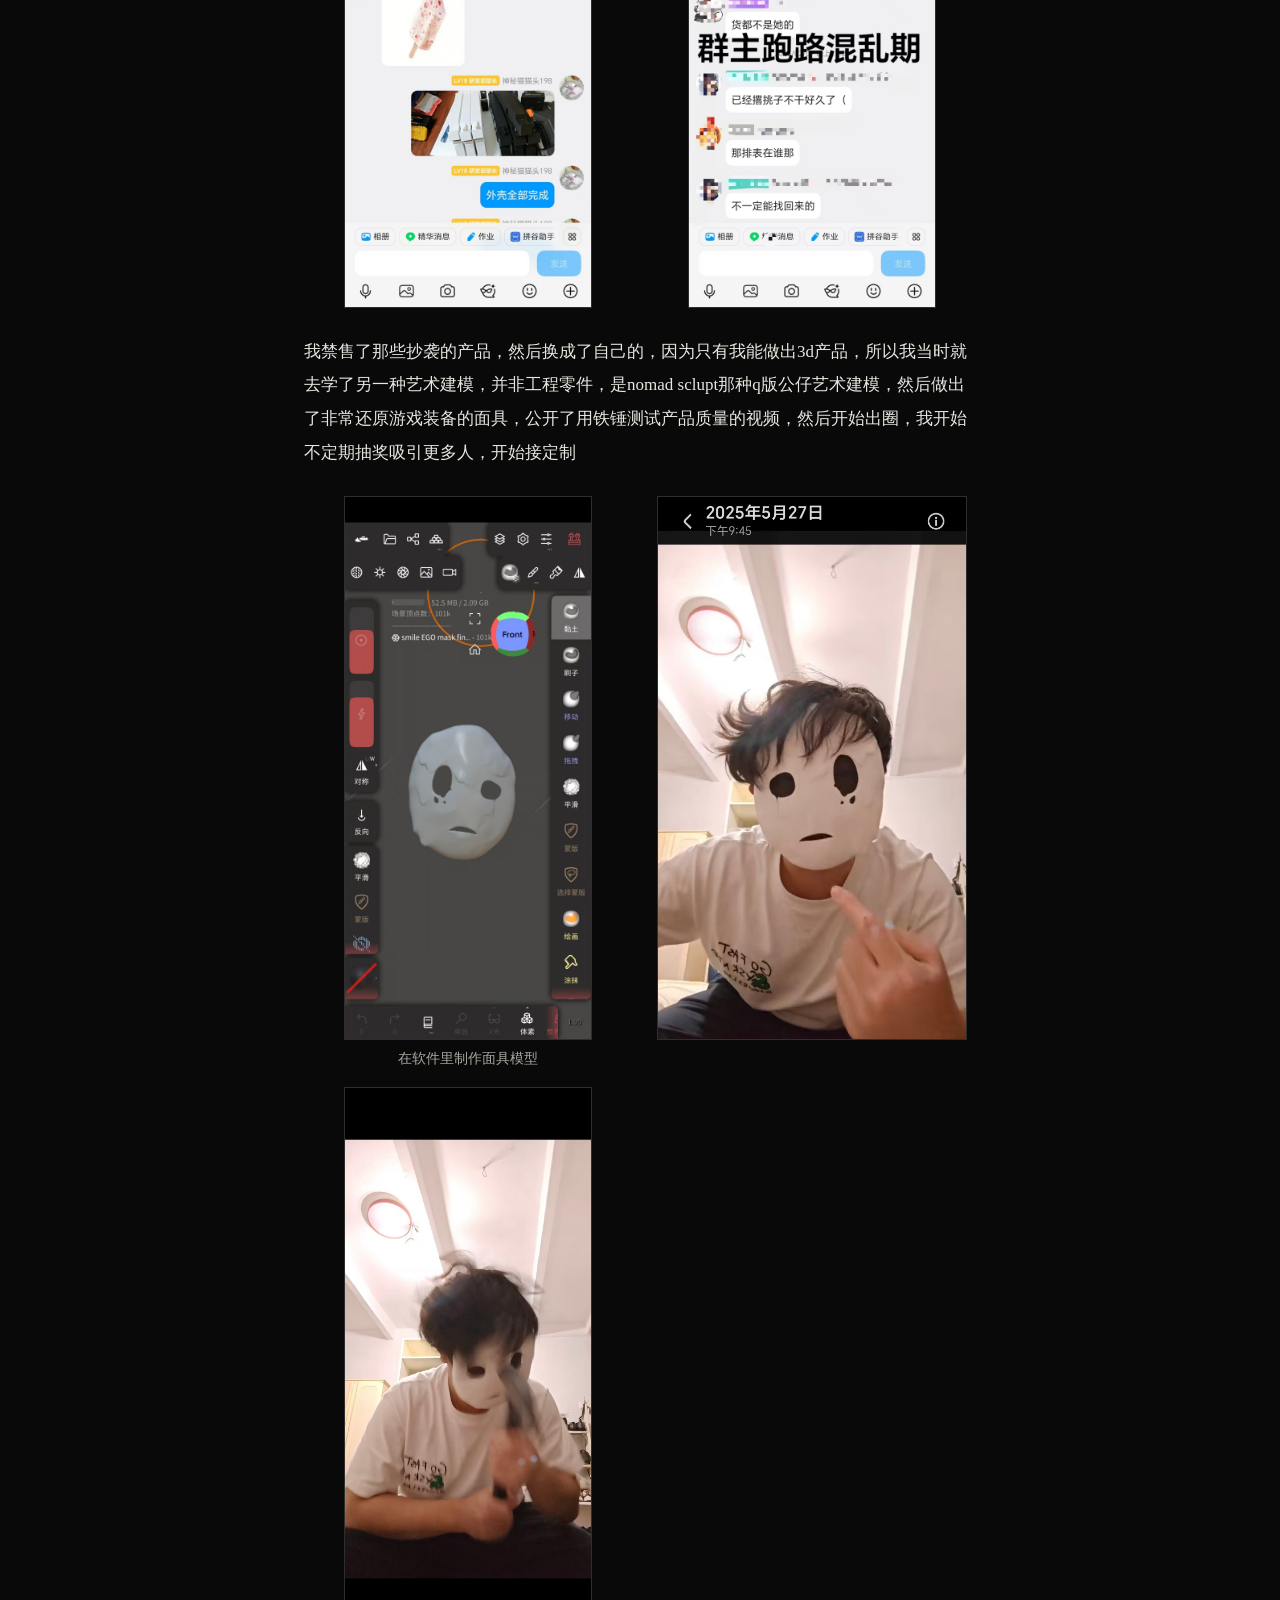
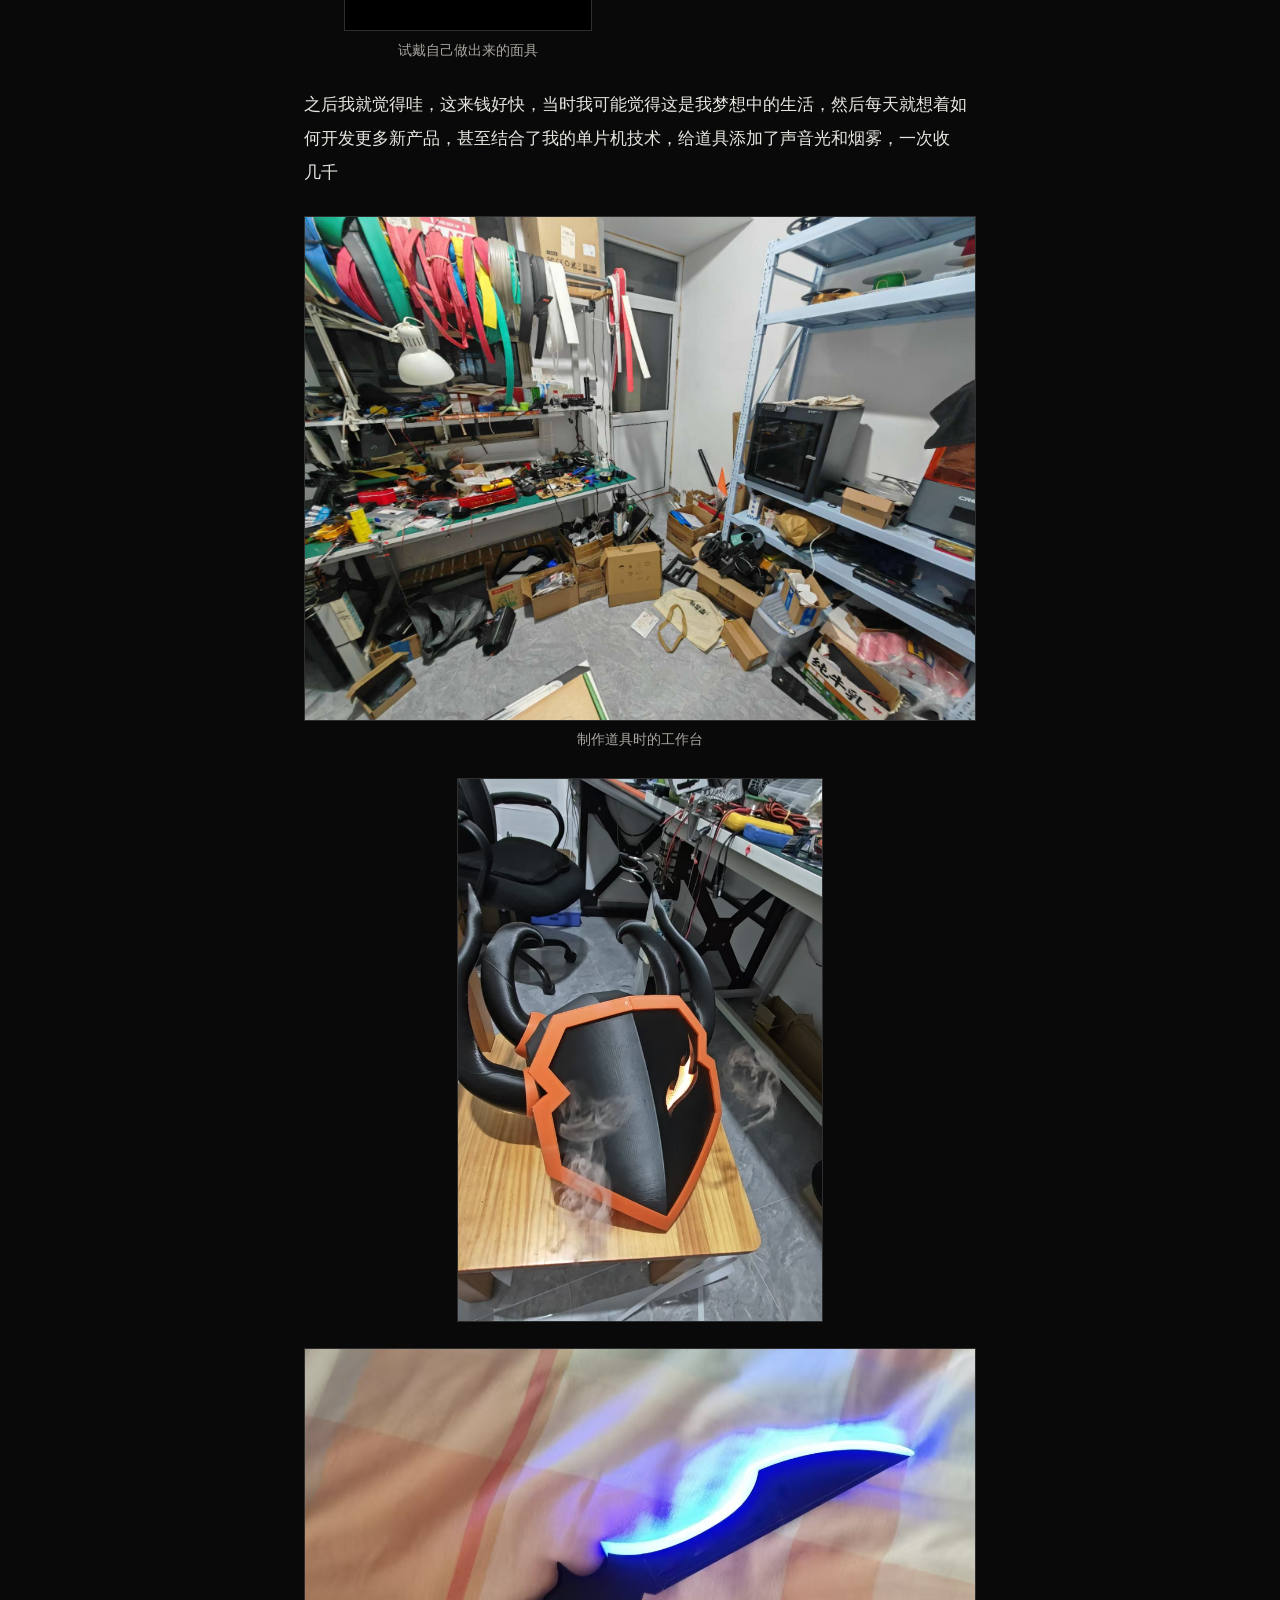
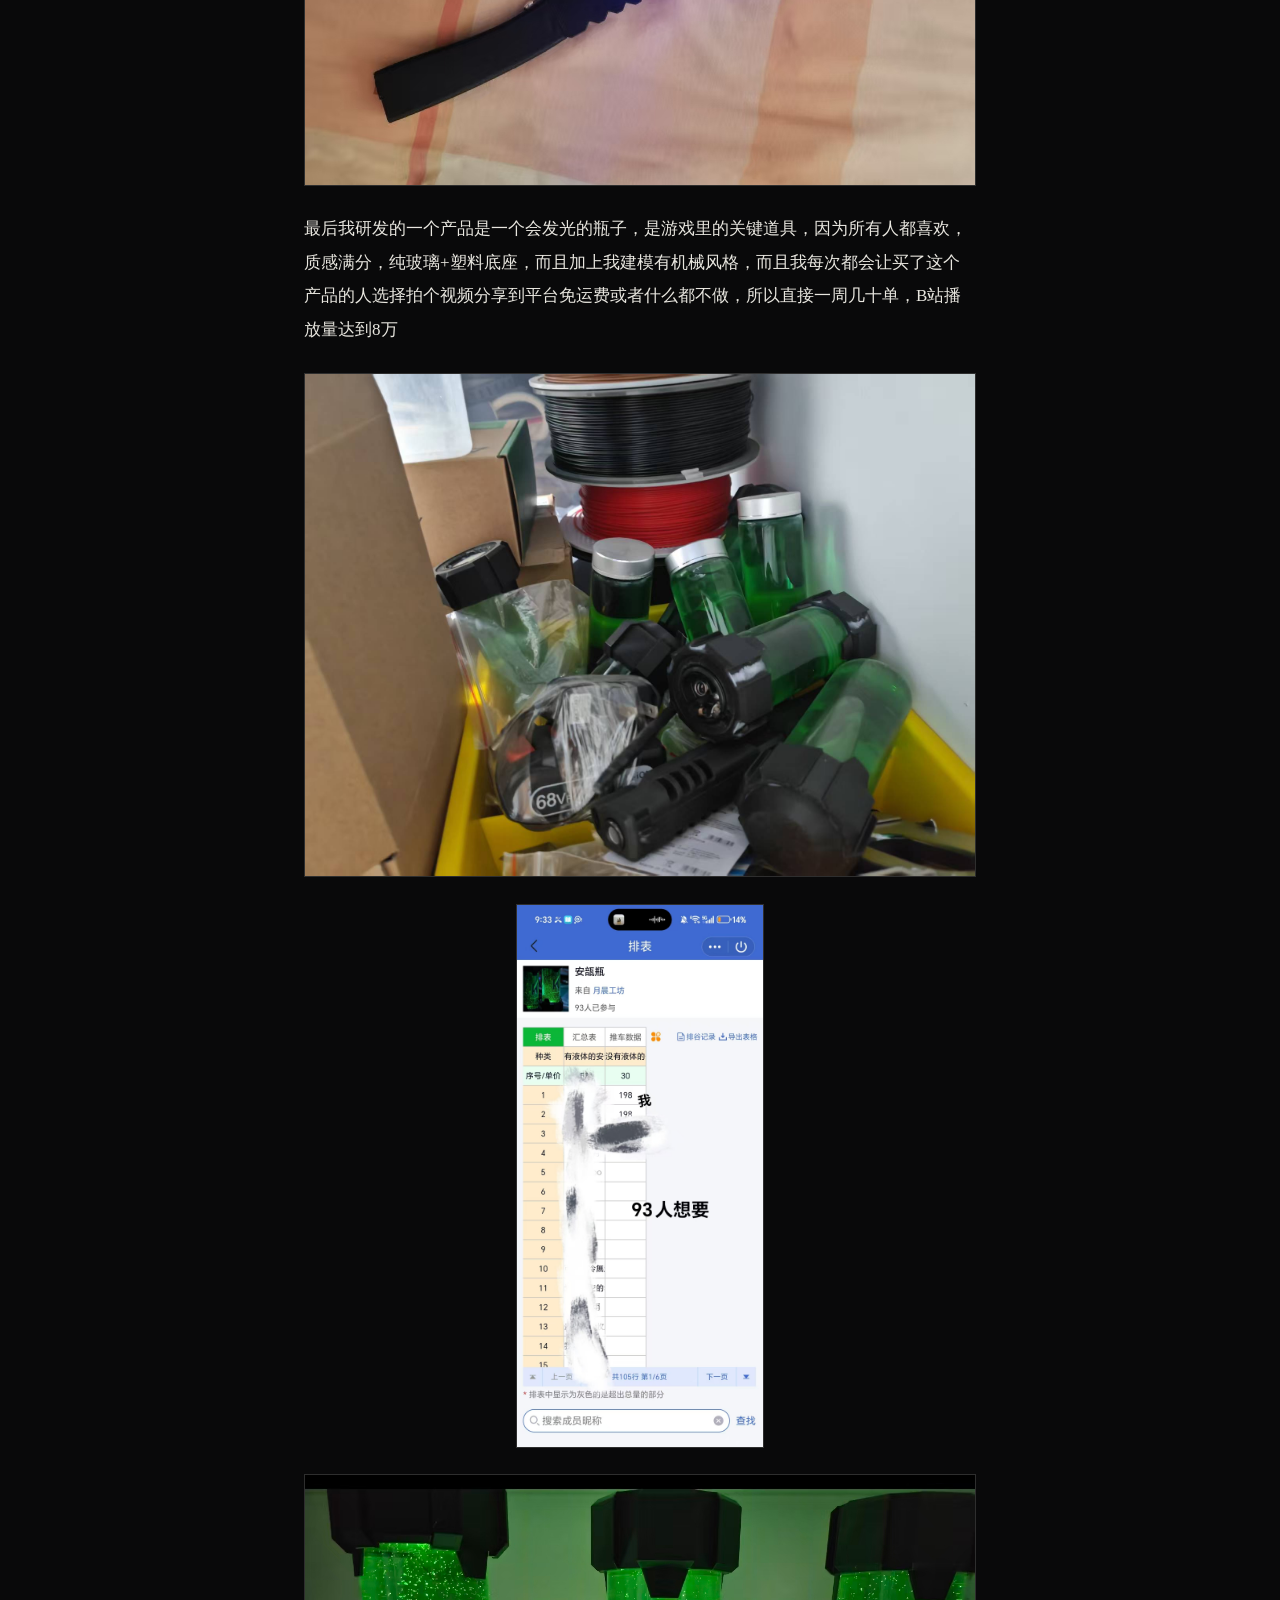
==== commit 5c7016f5: "Add rocket and exile photos to personal story" ====
--- a/blog/my-story/index.html
+++ b/blog/my-story/index.html
@@ -92,7 +92,7 @@
 <figure><img src="images/word/image2.jpg" alt="最初在家搭起来的工作台" width="1224" height="908" loading="lazy" decoding="async"><figcaption>最初在家搭起来的工作台</figcaption></figure>
 </div>
 <div class="photos pair">
-<figure><img src="images/word/image3.jpg" alt="我和早期制作的原型" width="1224" height="1889" loading="lazy" decoding="async"><figcaption>我和早期制作的原型</figcaption></figure>
+<figure><img src="images/early-prototype-crop.png" alt="我拿着早期制作的双筒原型" width="484" height="580" loading="lazy" decoding="async"><figcaption>我和早期制作的原型</figcaption></figure>
 <figure><img src="images/word/image4.jpg" alt="早期实验的操作画面" width="1224" height="1977" loading="lazy" decoding="async"></figure>
 <figure><img src="images/word/image5.jpg" alt="早期制作的带叶片部件" width="1224" height="1297" loading="lazy" decoding="async"></figure>
 </div>
@@ -129,6 +129,9 @@
 <figure><img src="images/word/image16.jpg" alt="在学校做科创项目时获得的证书" width="1224" height="1596" loading="lazy" decoding="async"></figure>
 </div>
 <p>不过我依然选择开发外骨骼，但最后因为技术问题，我的作品是失败的，框架是在家门口的五金店花了几块钱借用了焊枪和铁条拼接的，为了追求极致的动力，我使用了500千克级别的工业舵机，同时，因为资金的支持，我开始用一种近乎天真的方式追求我的航天梦——自己造固体燃料火箭，结果因为操作不当导致手和脸被炸伤，我只记得当时凑上去看了一眼燃料盆然后整个脸和手全都被火焰覆盖了，但后来我造机器人的时候，首先看的就是如何快速让所有东西瞬间停下来，还有始终在可控范围内</p>
+<div class="photos">
+<figure><img src="images/rocket-project.jpg" alt="工作台上的火箭项目原型" width="1080" height="1440" loading="lazy" decoding="async"><figcaption>火箭项目</figcaption></figure>
+</div>
 <p>回看一下这依旧愚蠢至极，500千克的扭矩能在没有限位的情况下瞬间扭断任何东西，包括手臂，而固体推进剂燃烧时的高温非常危险，我没失明就不错了</p>
 <div class="photos pair">
 <figure><img src="images/word/image17.jpg" alt="手部受伤后的照片" width="1224" height="796" loading="lazy" decoding="async"></figure>
@@ -147,6 +150,9 @@
 <h2 id="chapter-3">第三章　靠做游戏道具继续做项目</h2>
 <p class="period">2024–2025</p>
 <p>曾经的家被租出去收房租，我的很多东西和成果，一夜之间成了废品，我当时觉得我可能要完了，被扔进荒野，因为我的父母从不愿意把真实的经济状况告诉我，我只知道我们从区中心搬到了一个地图上的乡村边境，当时我只会建模和剩下一台喷嘴几乎快报废的二手3d打印机，那是我和我的朋友一人出500块钱买的，我知道如果明天这台机器也坏了，我就真的一无所有了</p>
+<div class="photos">
+<figure><img src="images/exile-house.jpg" alt="当时搬去的乡村房子" width="1224" height="684" loading="lazy" decoding="async"><figcaption>被流放的地方</figcaption></figure>
+</div>
 <div class="photos">
 <figure><img src="images/word/image22.jpg" alt="早期用过的二手 3D 打印机" width="1706" height="1279" loading="lazy" decoding="async"><figcaption>早期用过的二手 3D 打印机</figcaption></figure>
 </div>
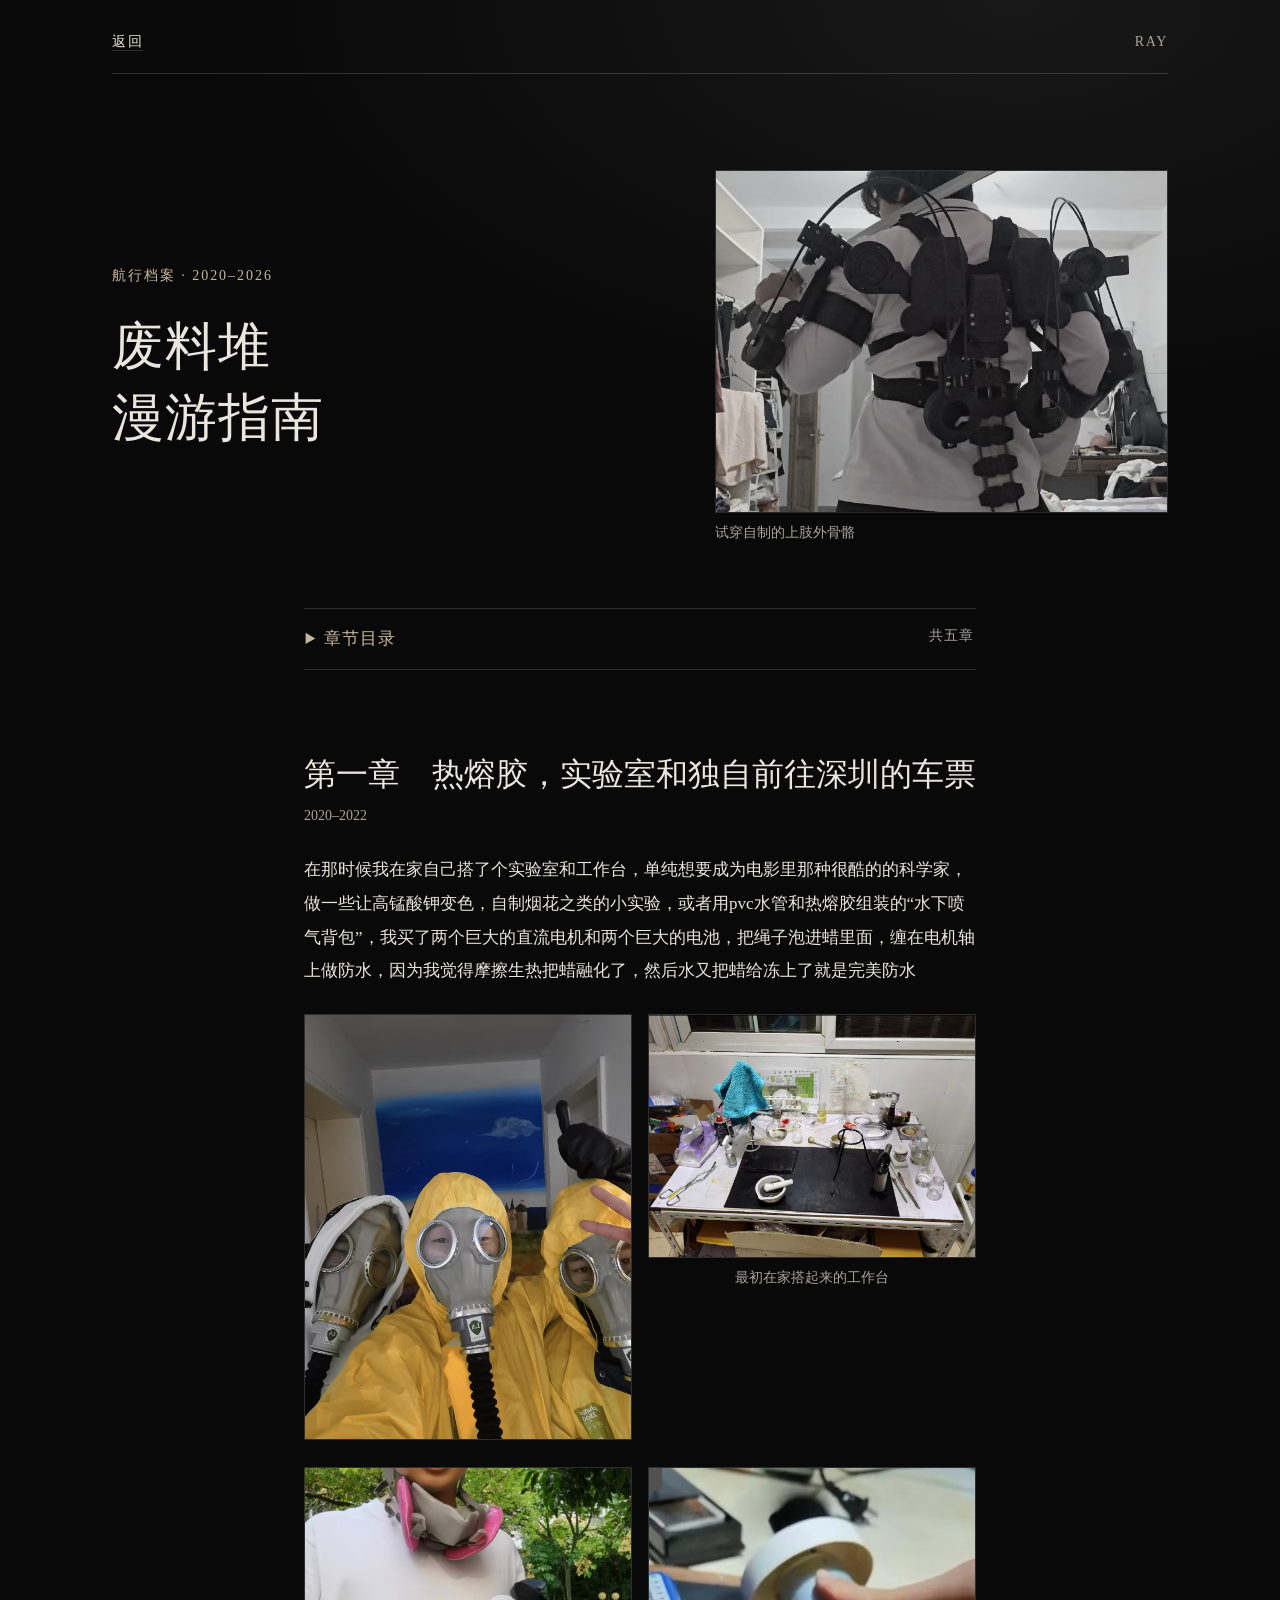
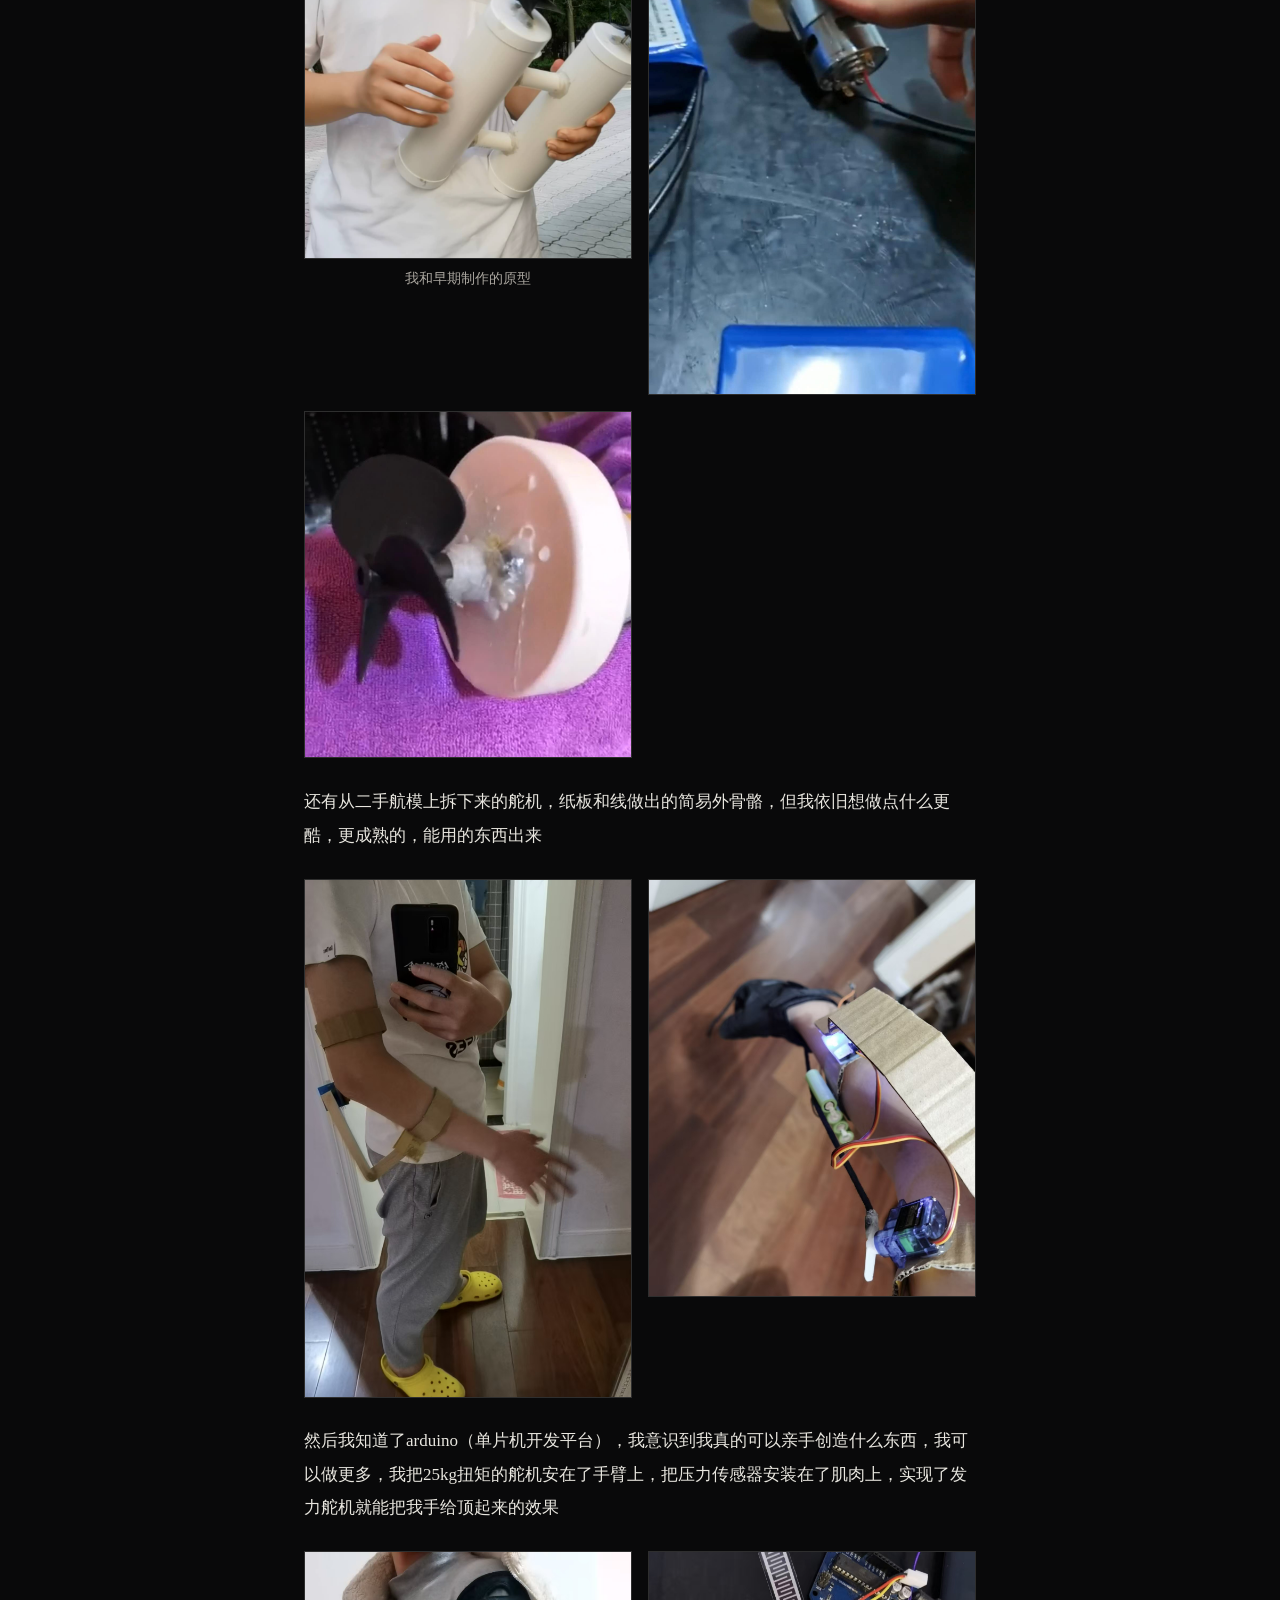
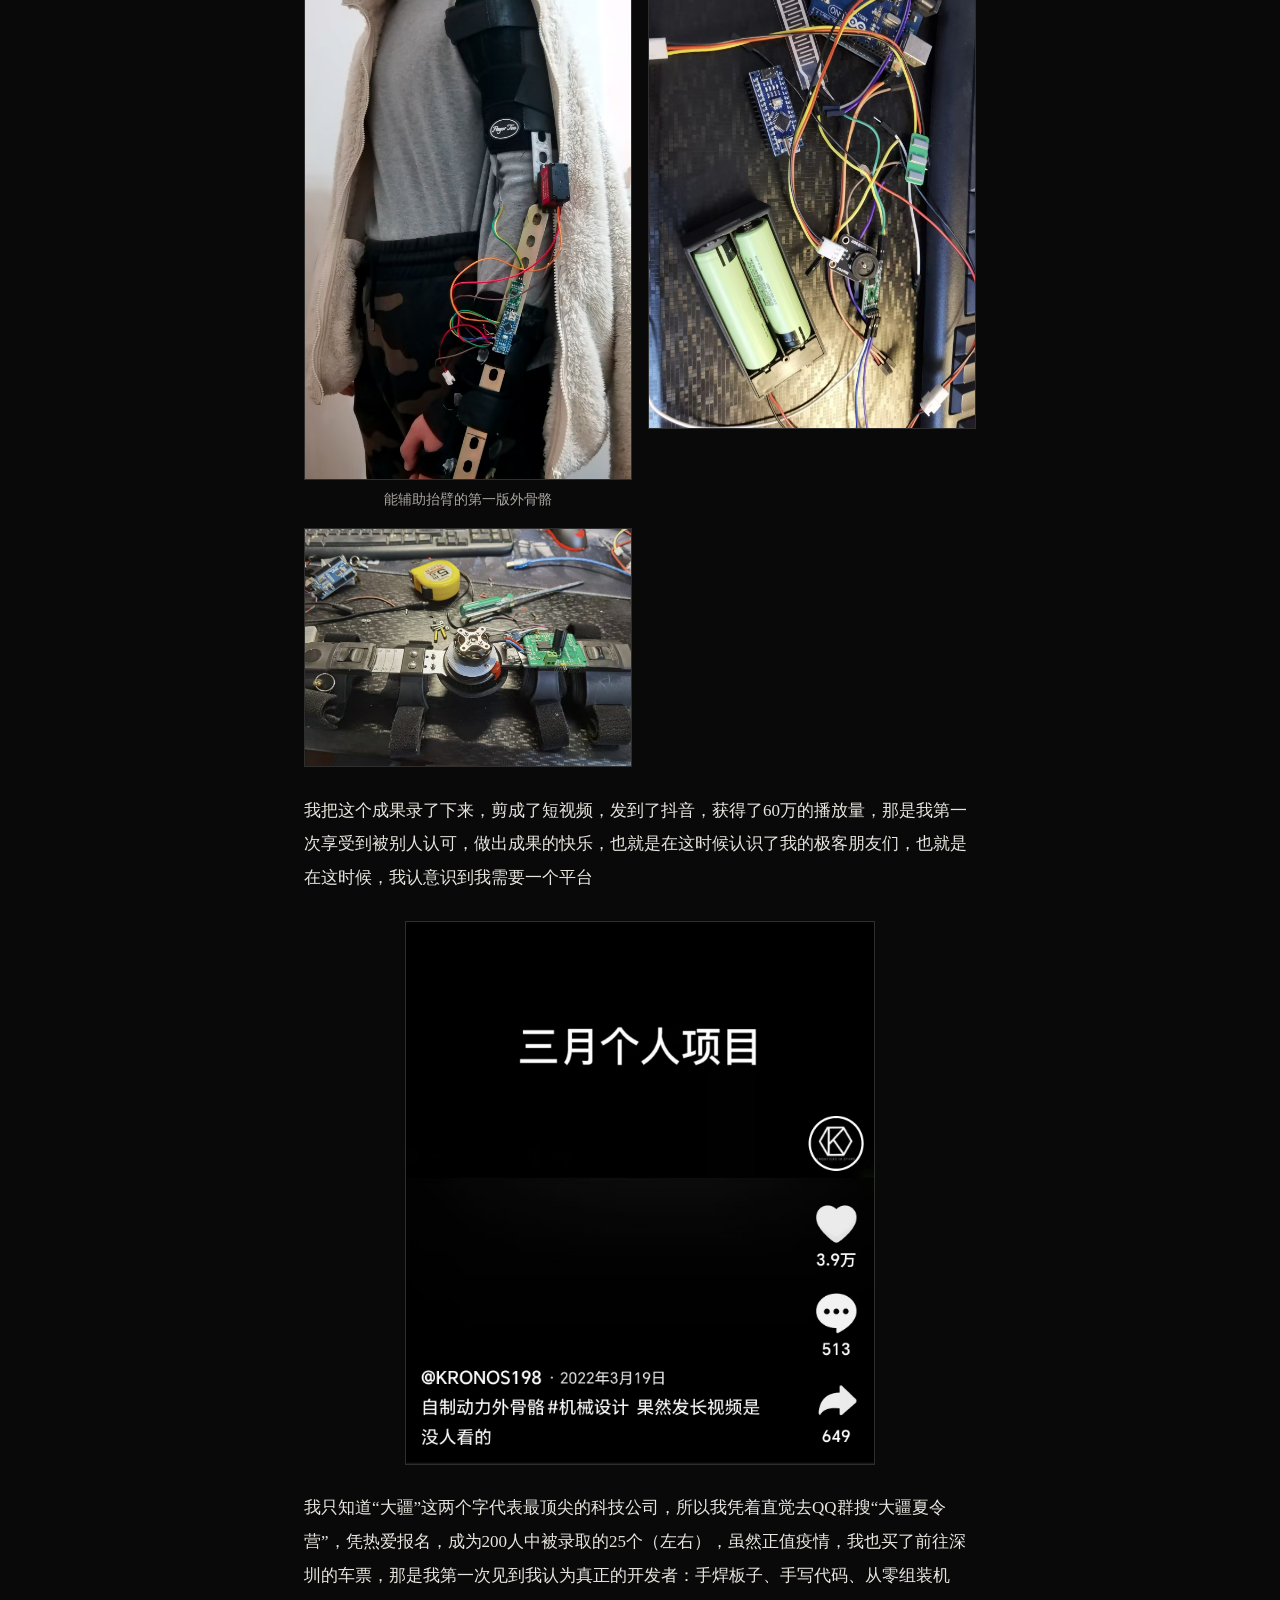
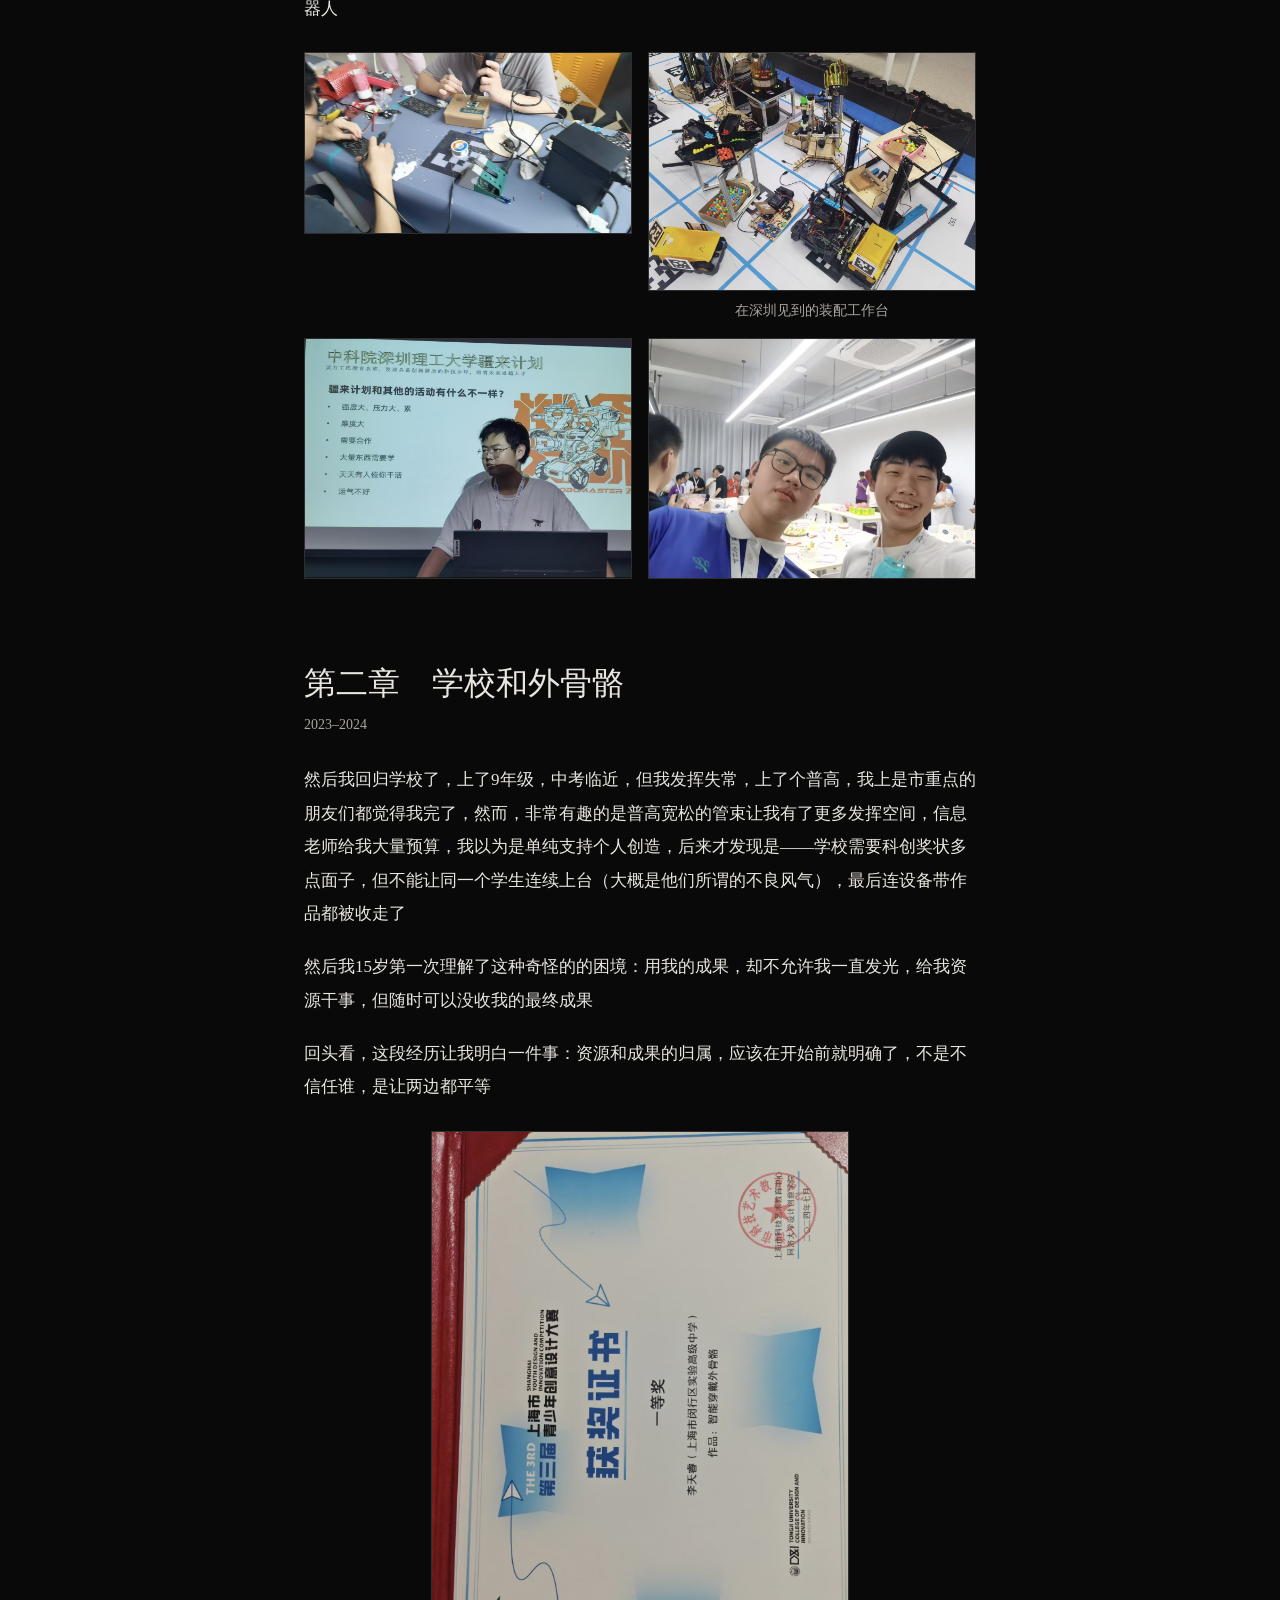
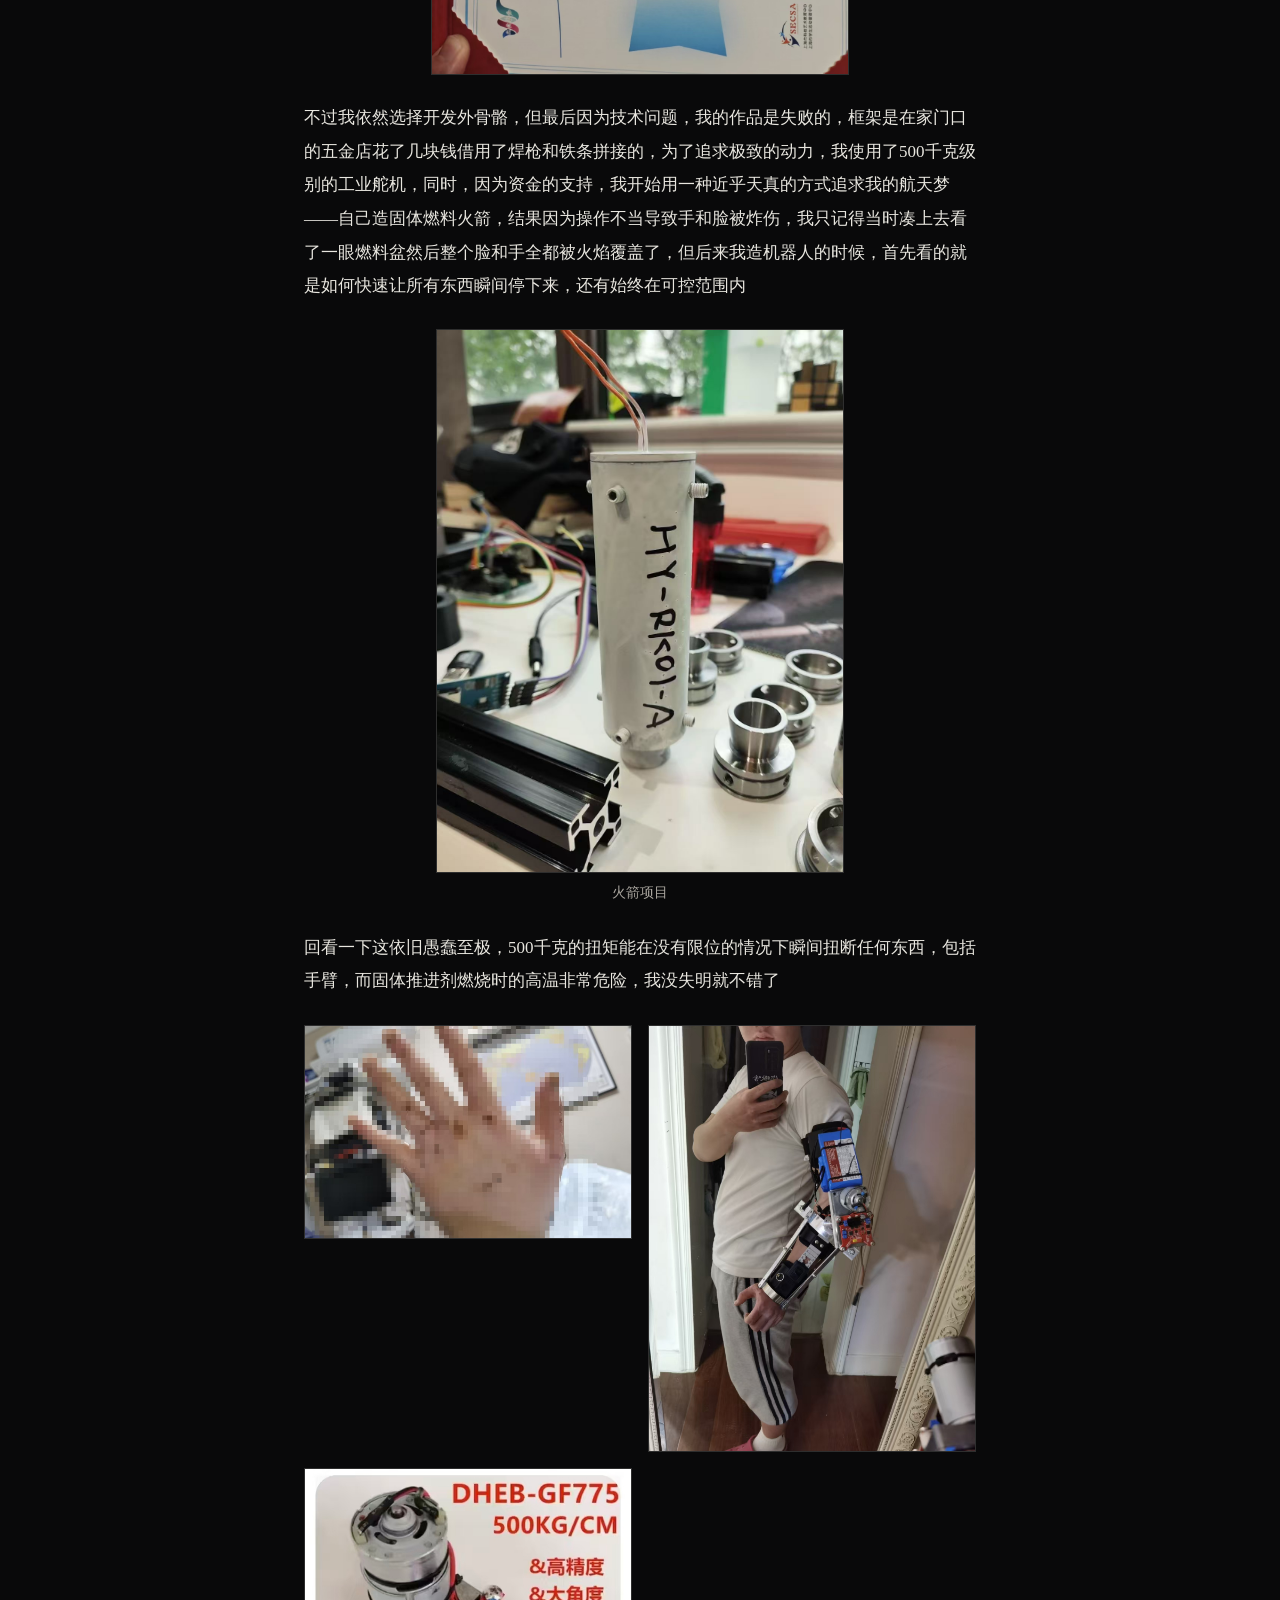
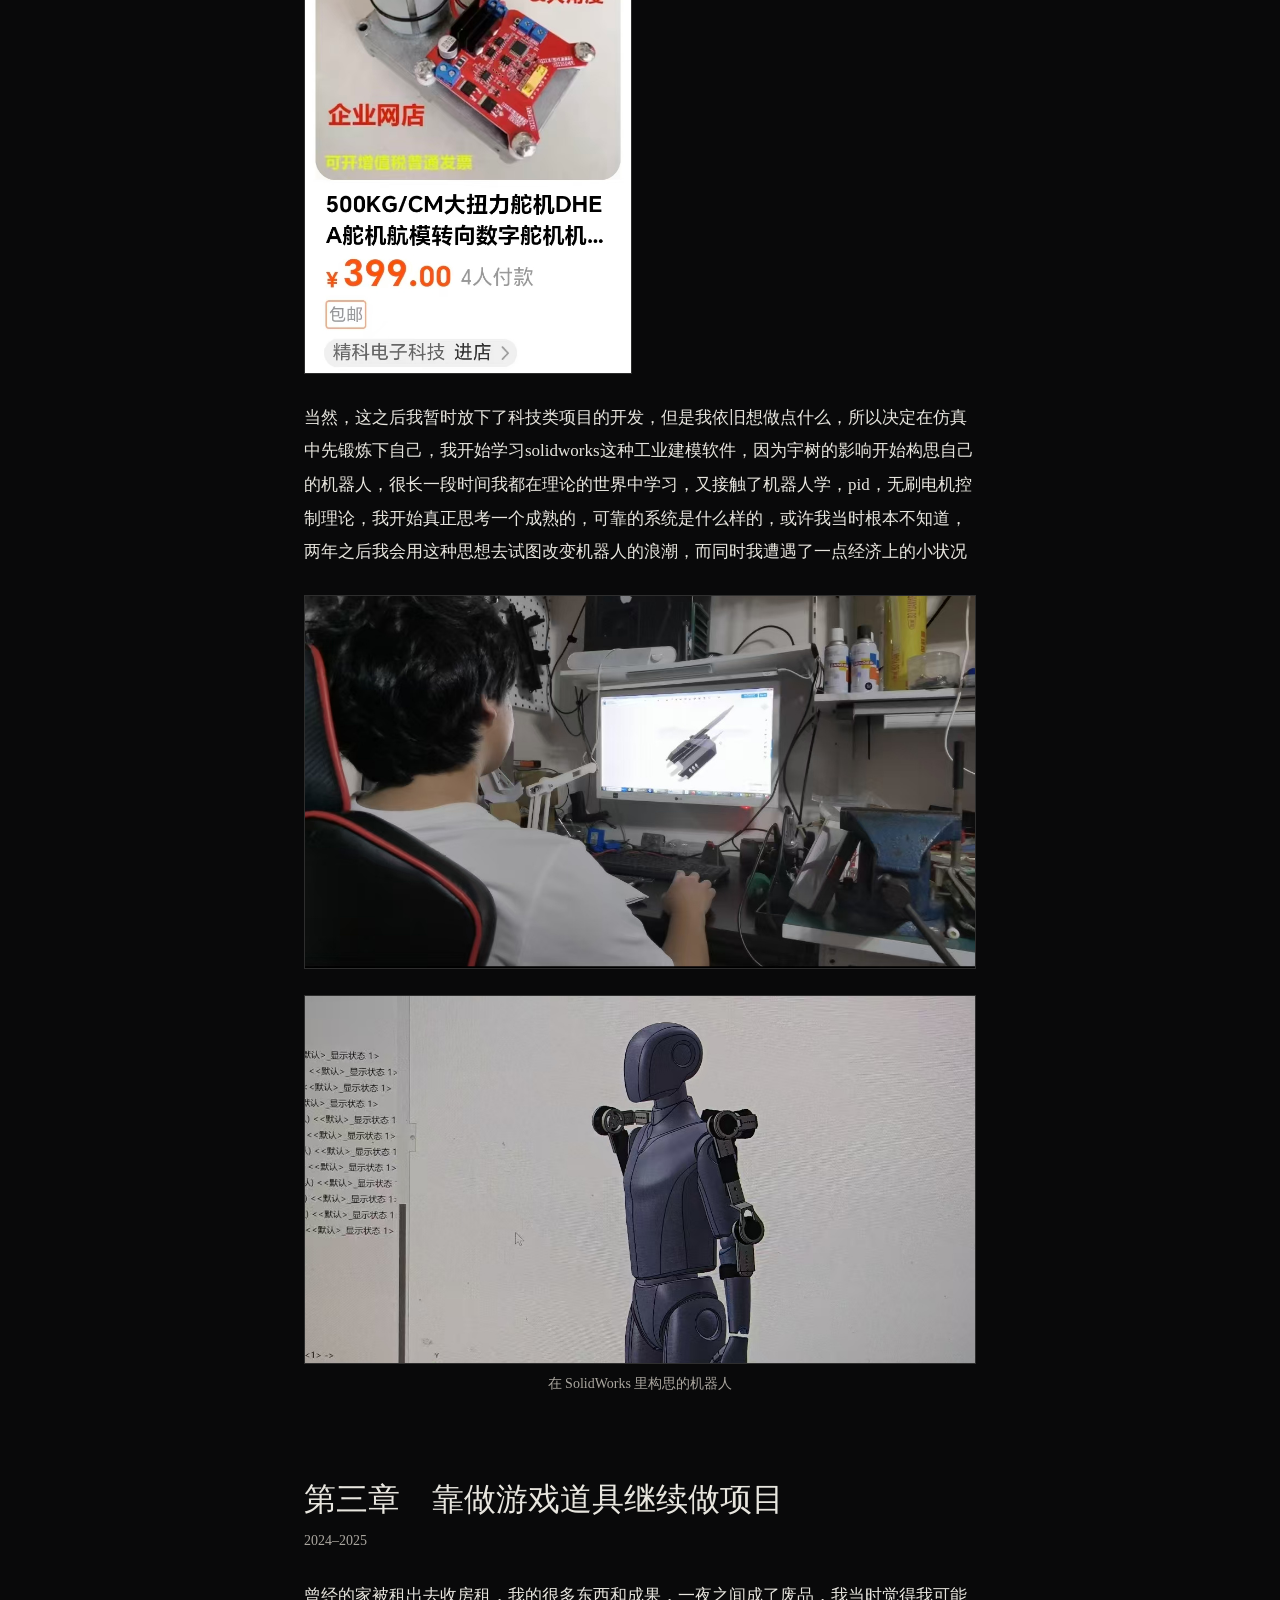
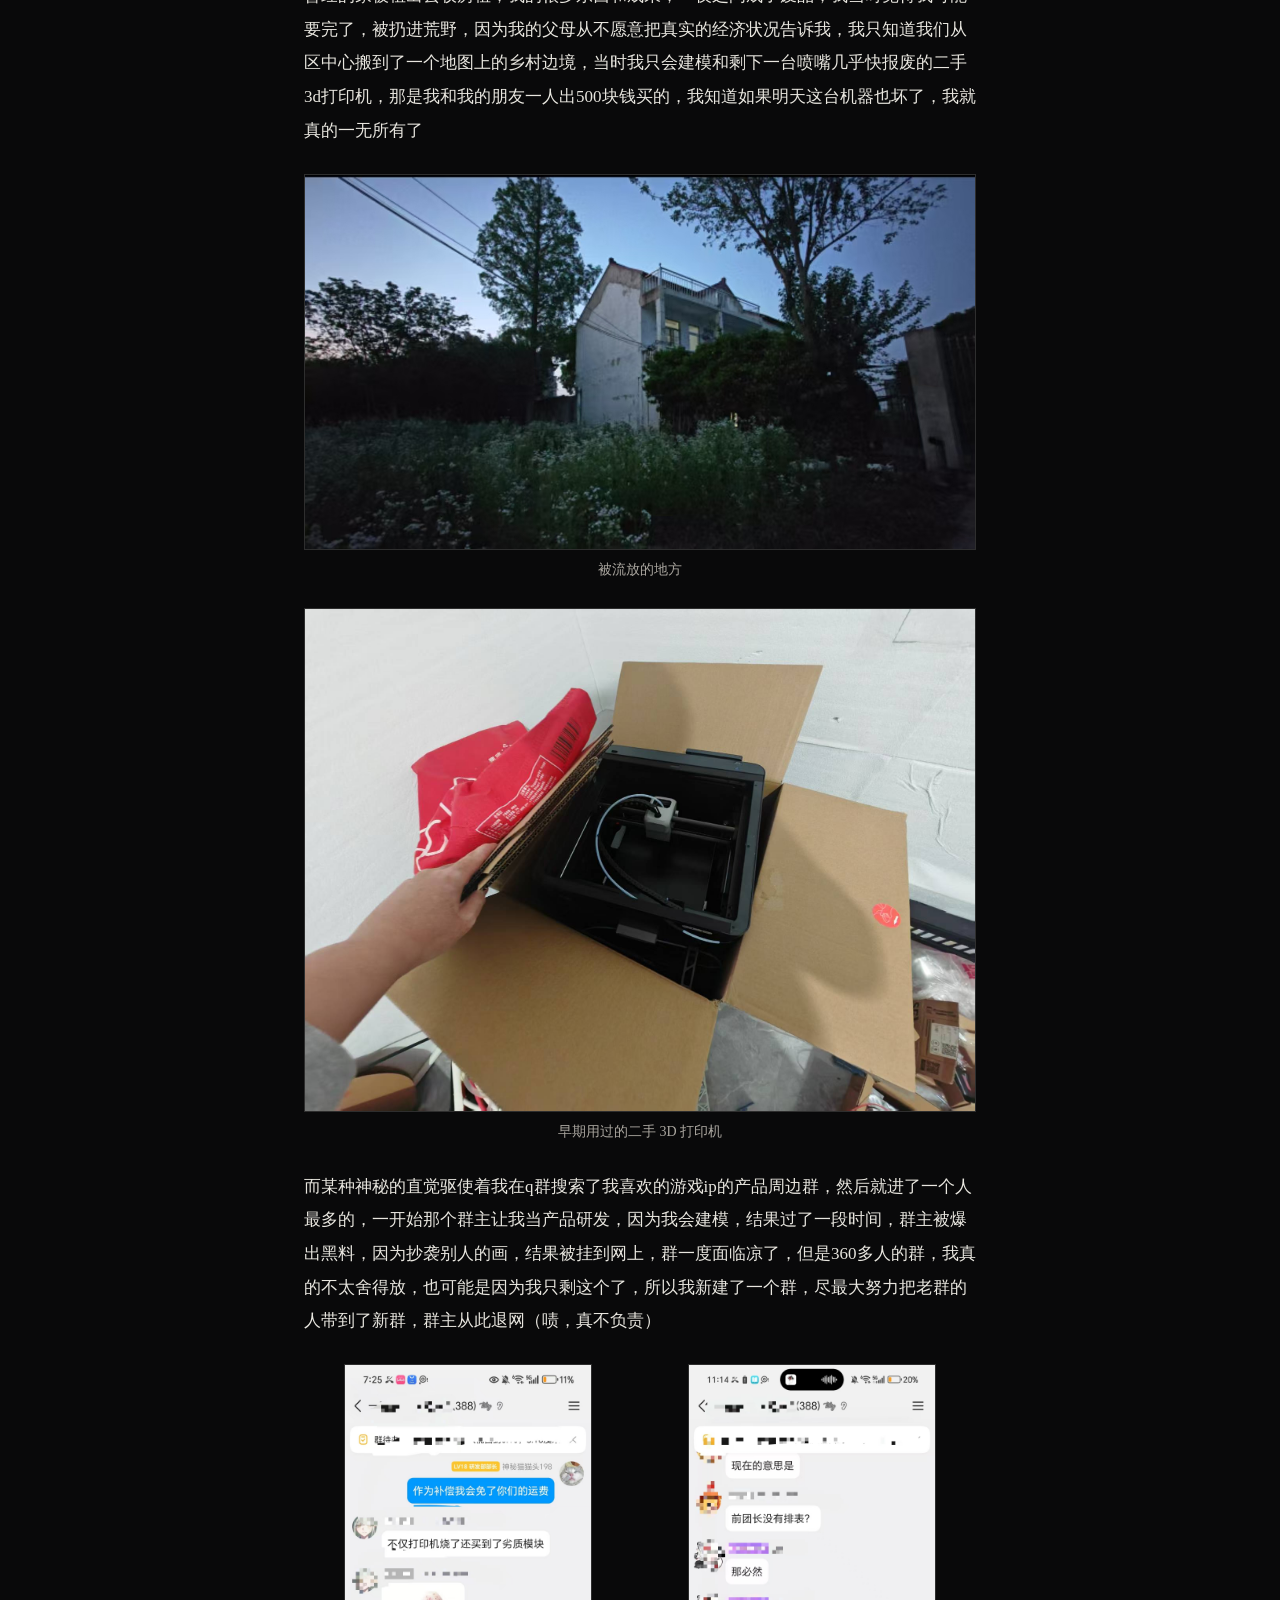
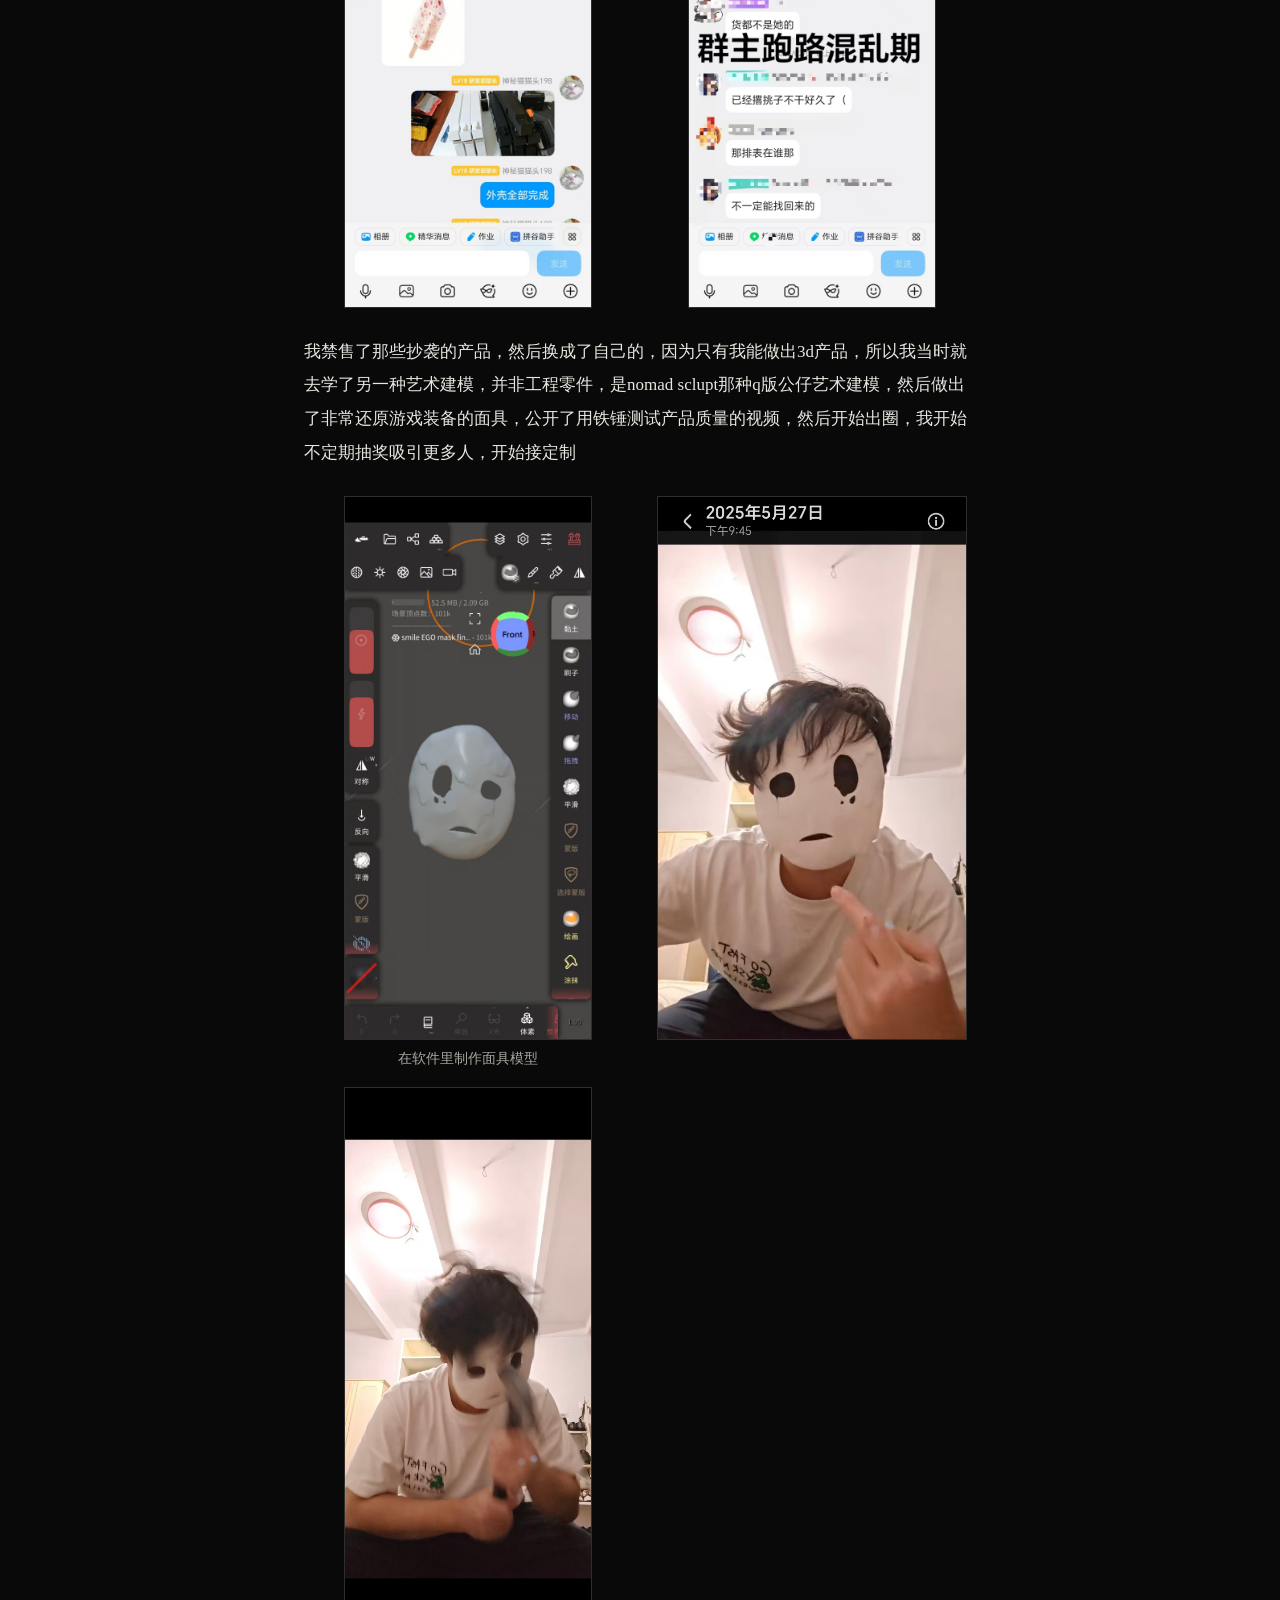
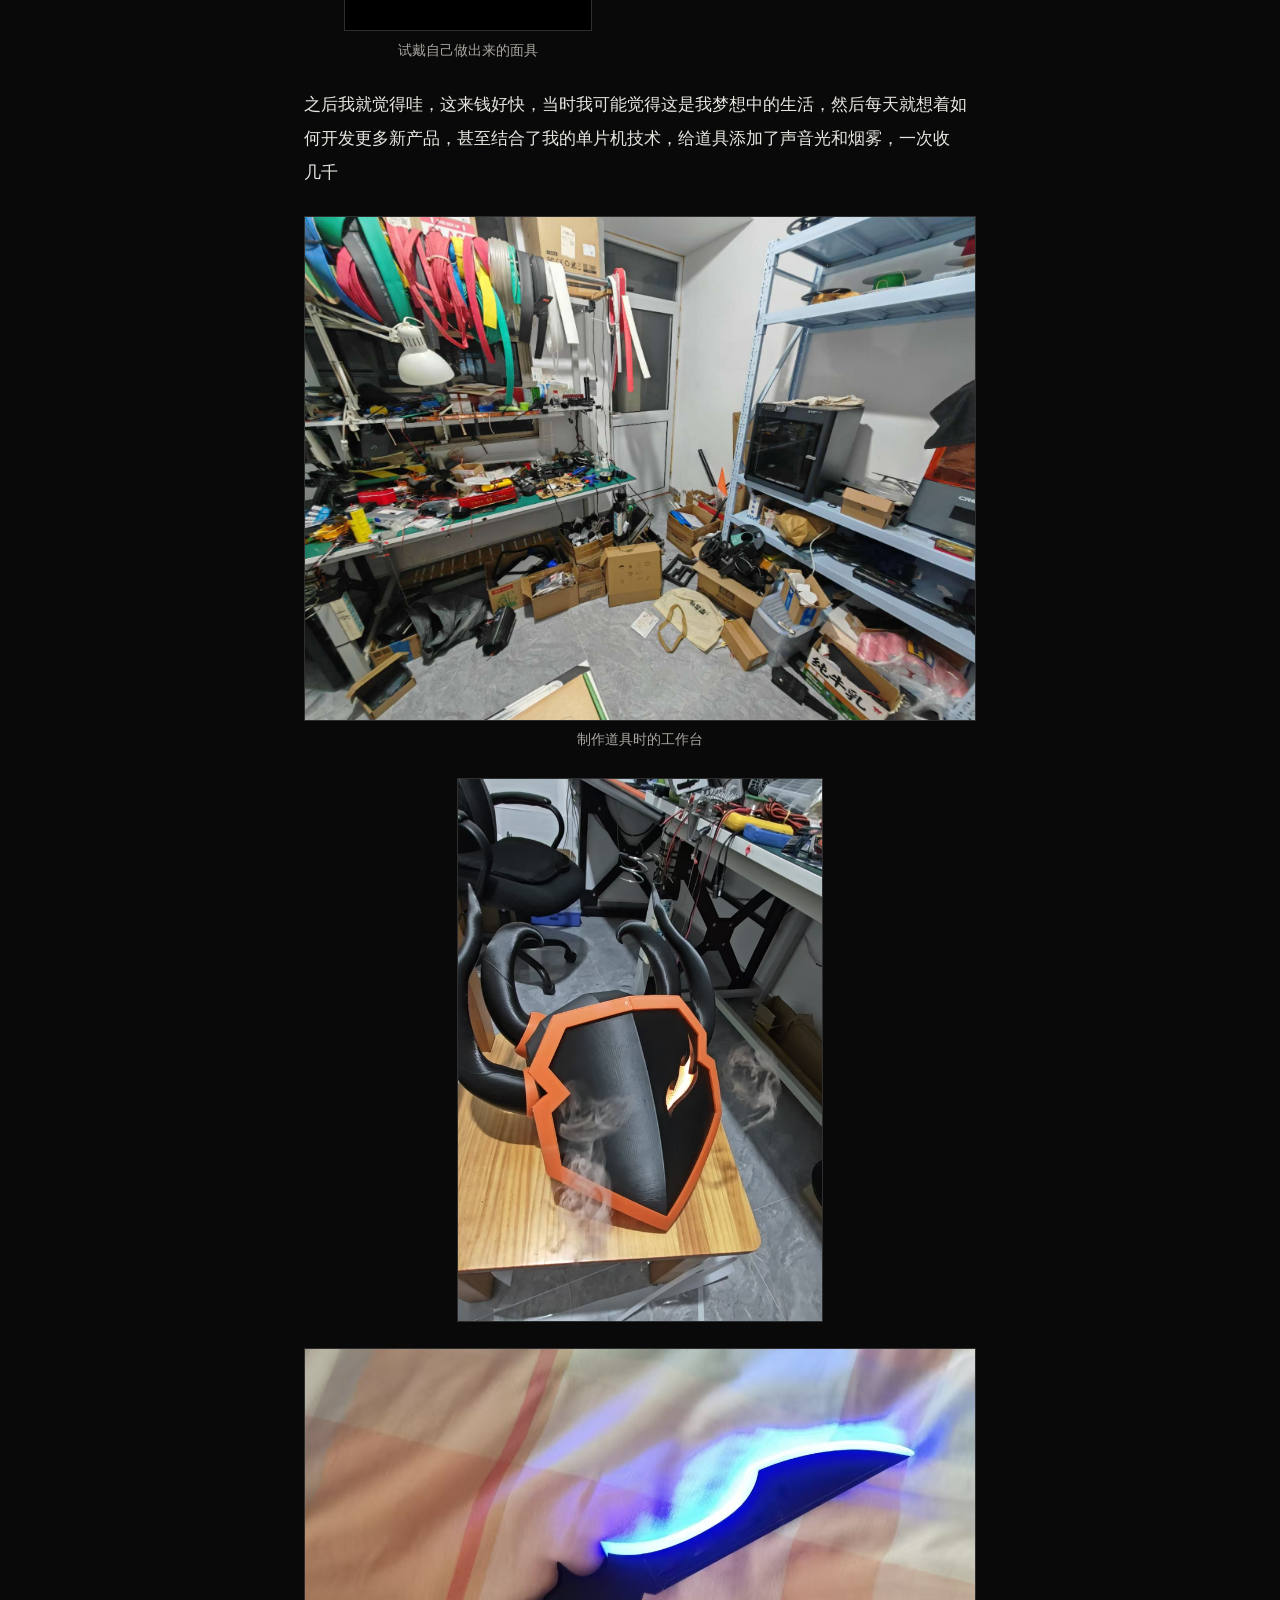
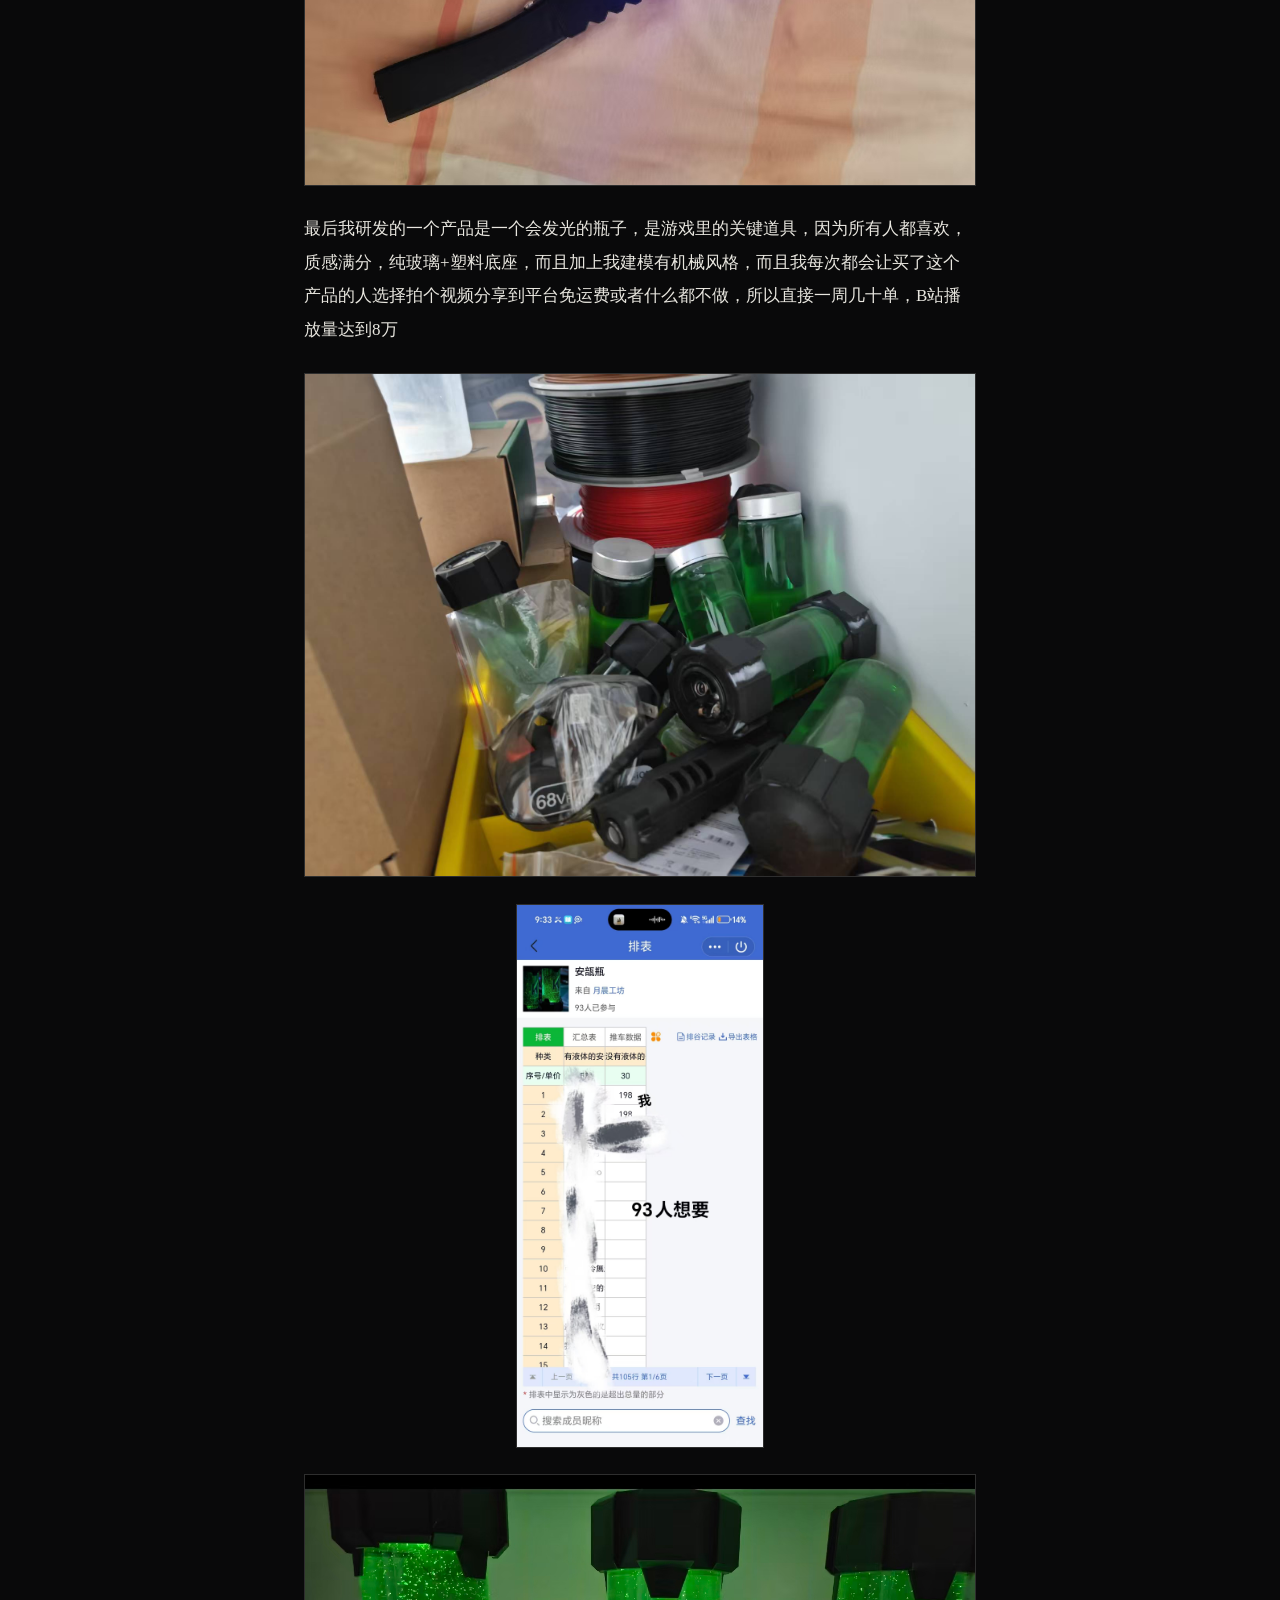
==== commit c38e27e0: "Rename personal story and remove its introduction" ====
--- a/blog/my-story/index.html
+++ b/blog/my-story/index.html
@@ -3,7 +3,7 @@
 <head>
 <meta charset="utf-8">
 <meta name="viewport" content="width=device-width, initial-scale=1">
-<title>从废料堆出发的奥德赛 · Ray</title>
+<title>废料堆漫游指南 · Ray</title>
 <style>
   :root {
     color-scheme: dark;
@@ -77,8 +77,7 @@
     <header class="cover">
       <div>
         <p class="kicker">航行档案 · 2020–2026</p>
-        <h1>从废料堆出发的<br>奥德赛</h1>
-        <p class="lede">从家里搭的工作台开始。我做过外骨骼，靠卖游戏道具攒过下一次试错的钱，后来开始做机器人。</p>
+        <h1>废料堆<br>漫游指南</h1>
       </div>
       <figure><img src="images/exoskeleton.jpg" alt="我穿着重新设计的上肢外骨骼，背对镜头" width="746" height="622" decoding="async"><figcaption>试穿自制的上肢外骨骼</figcaption></figure>
     </header>
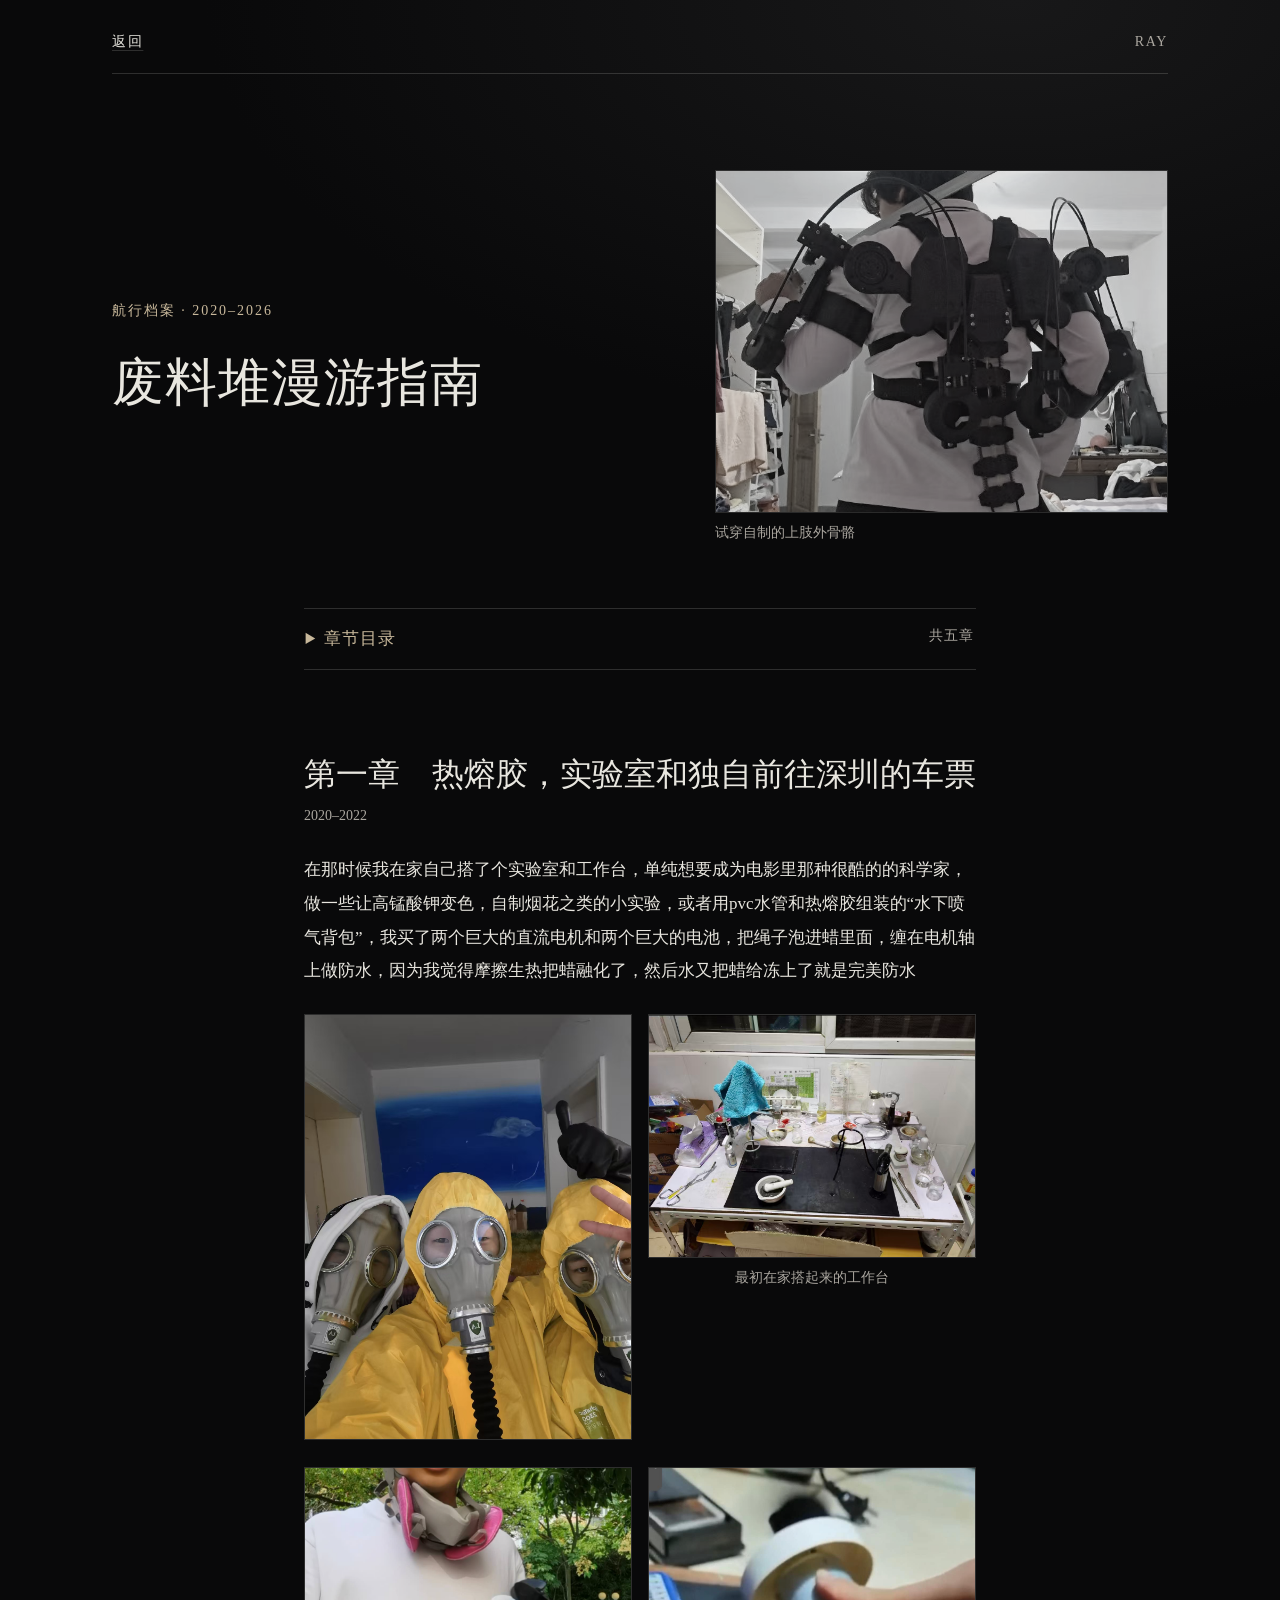
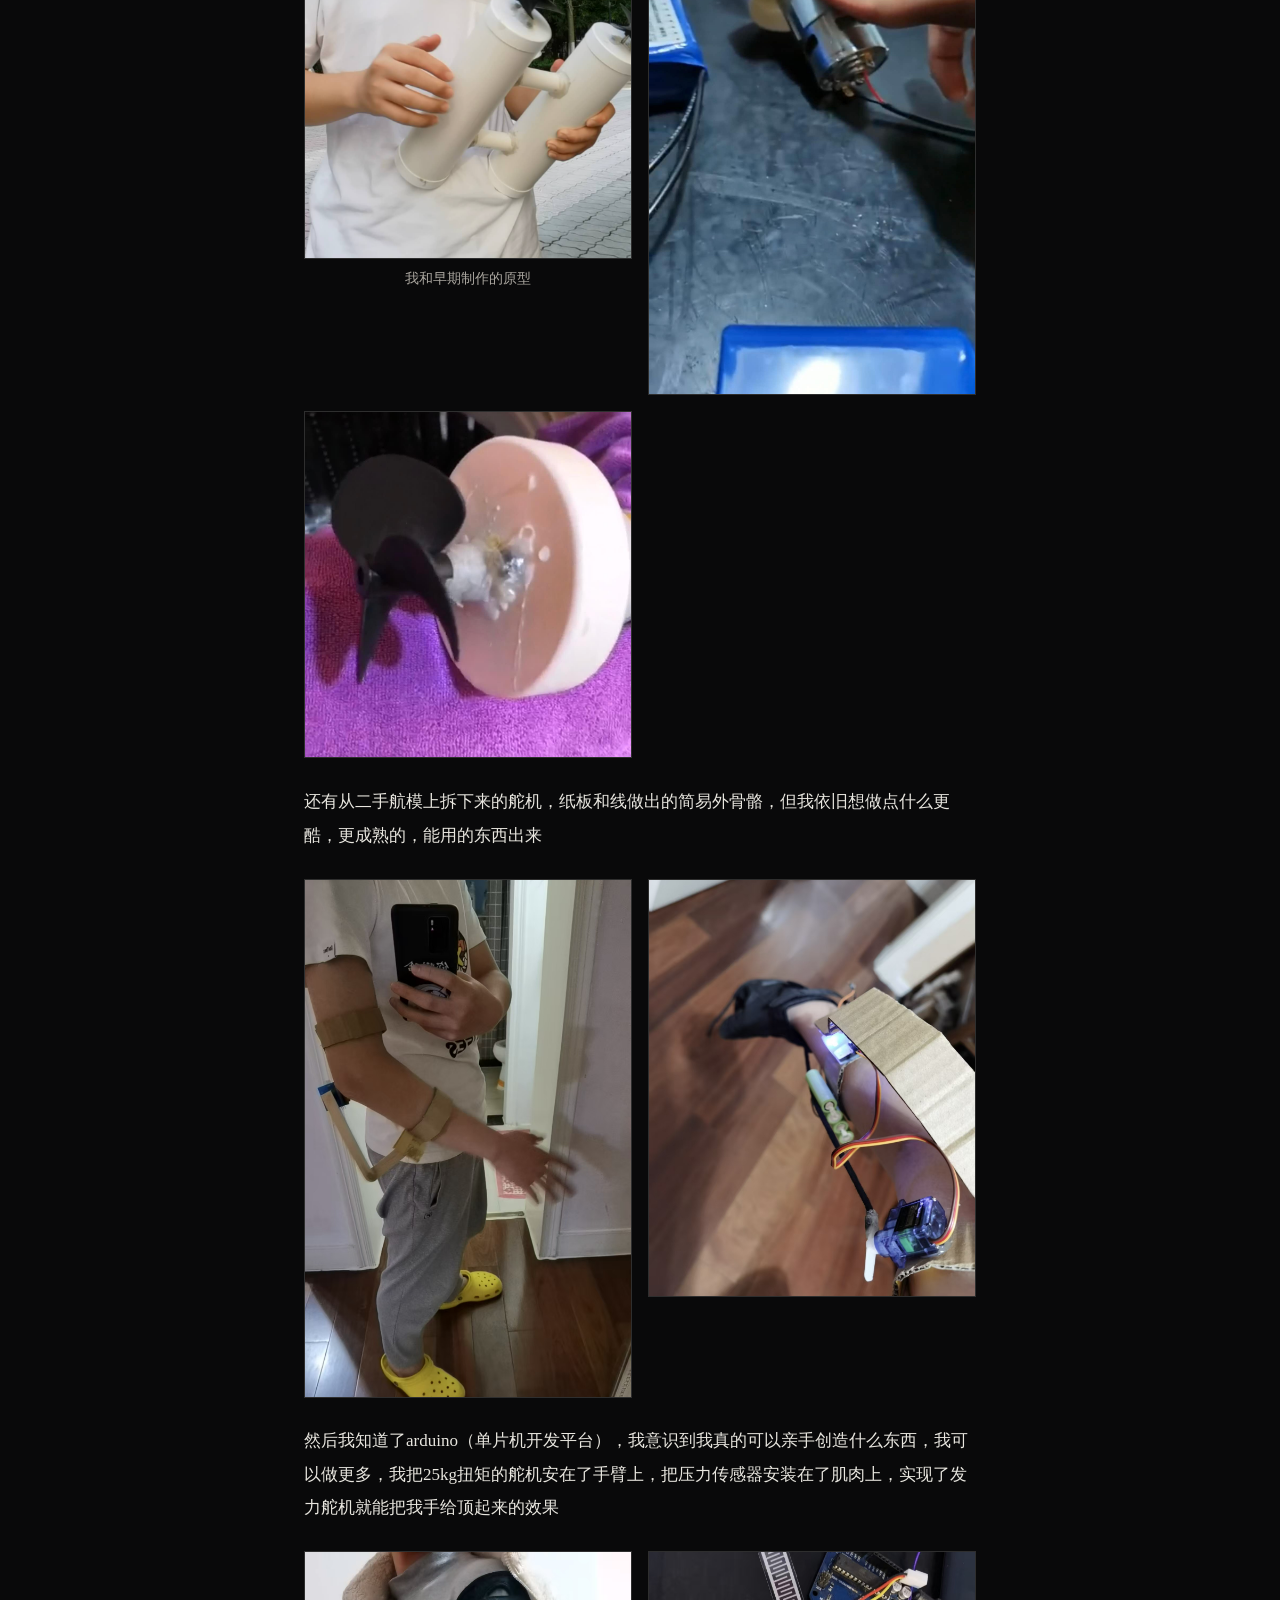
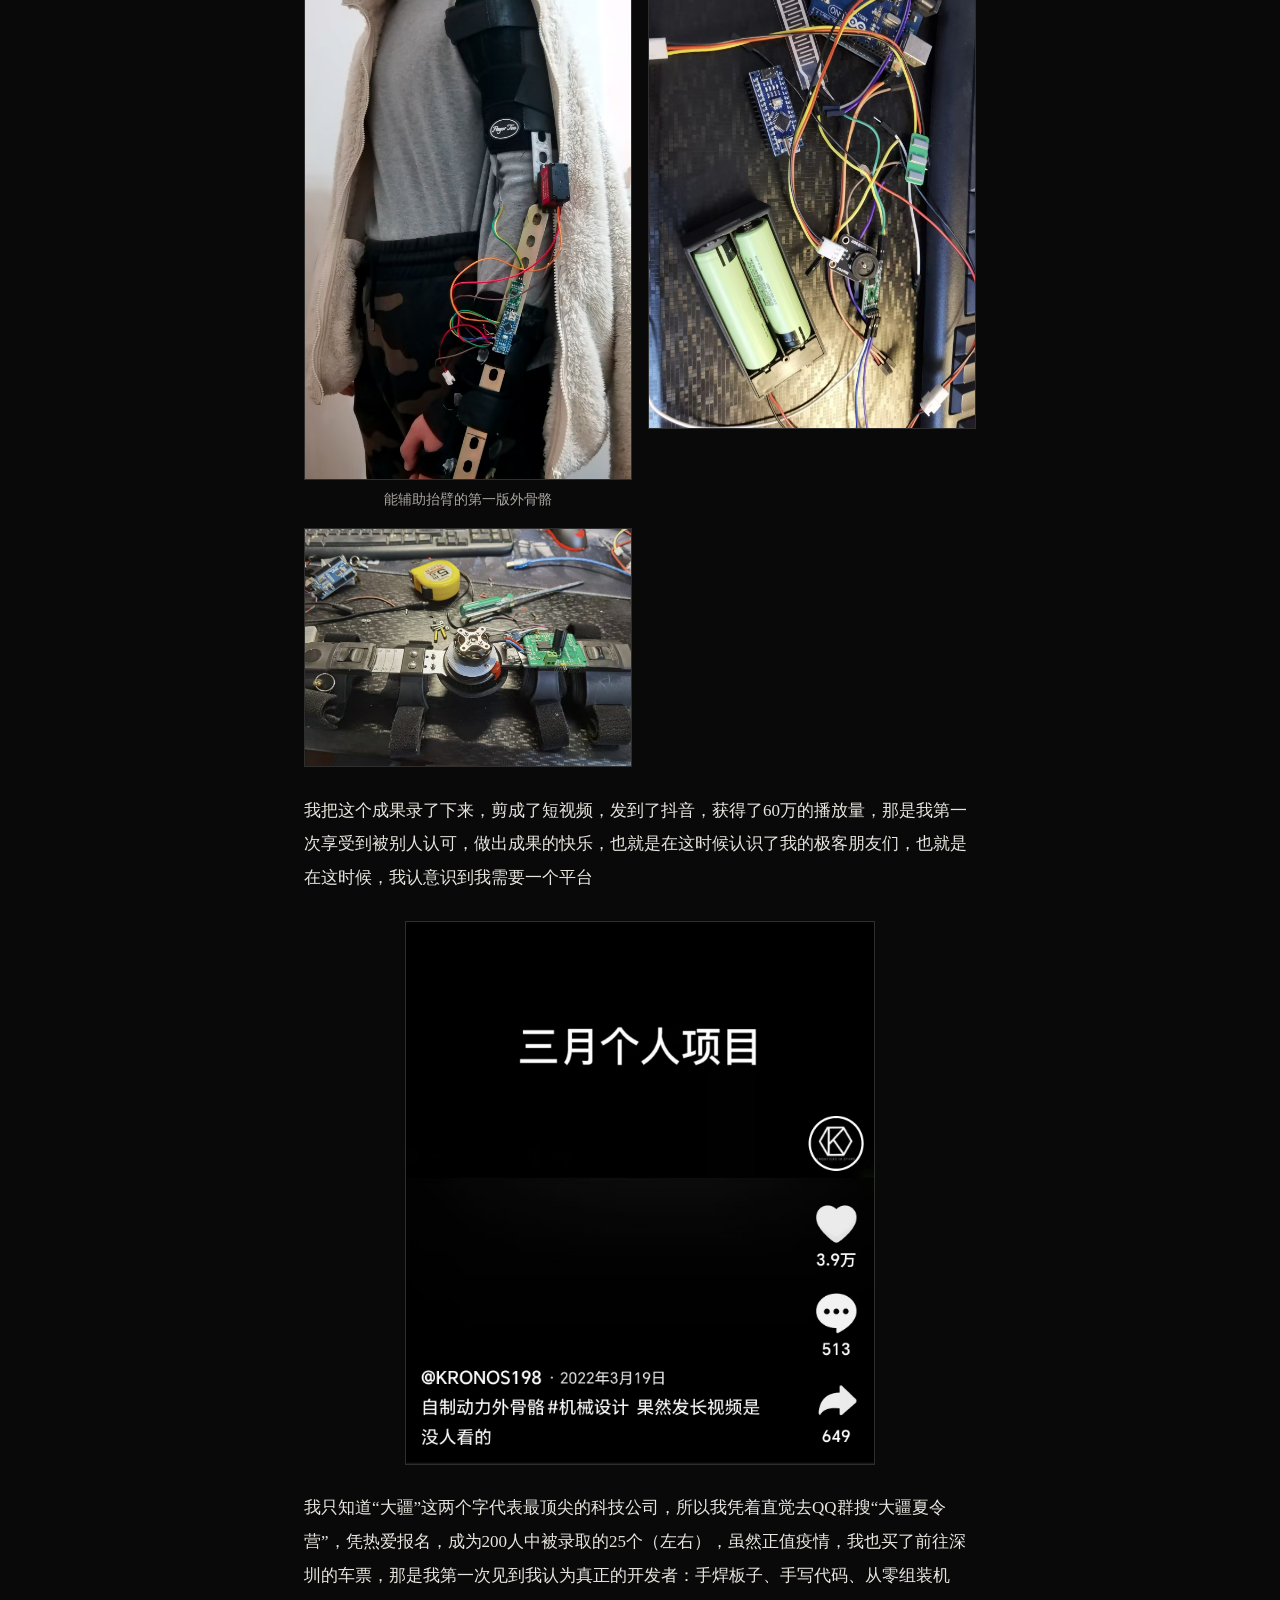
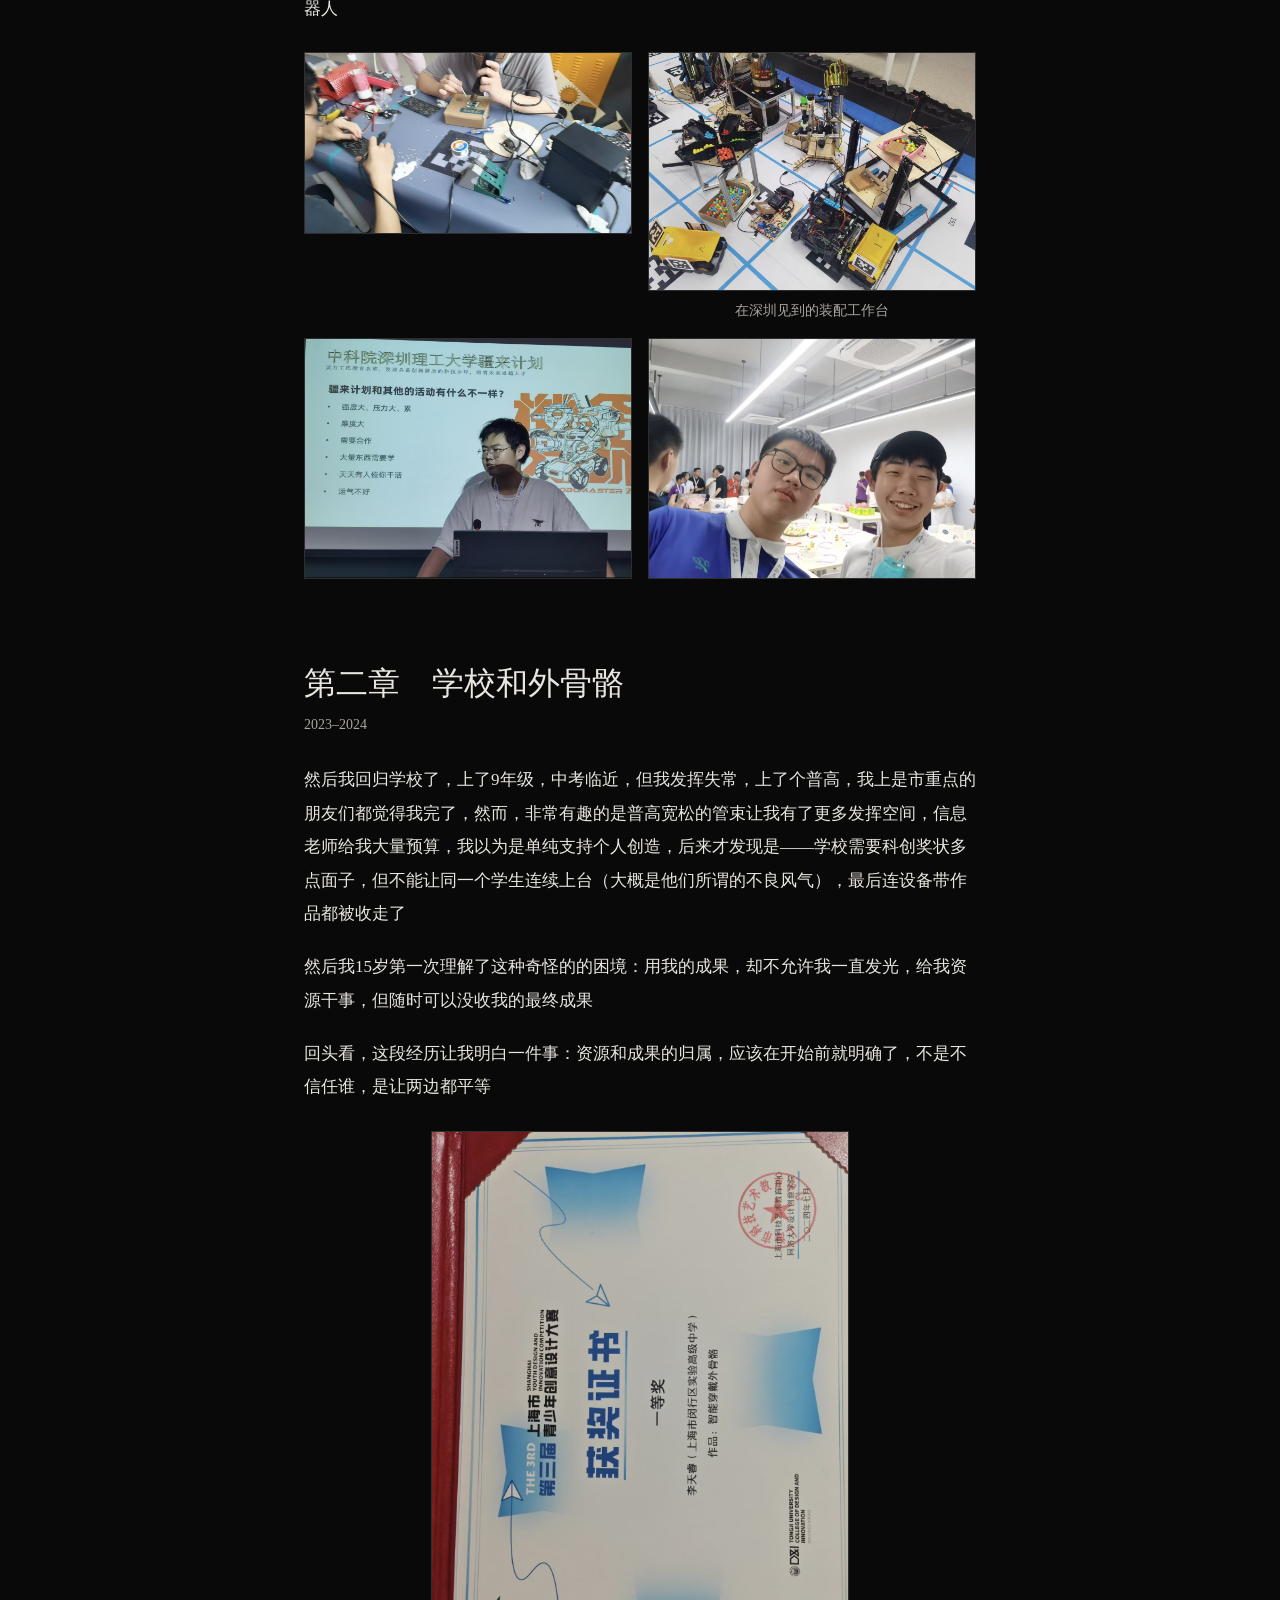
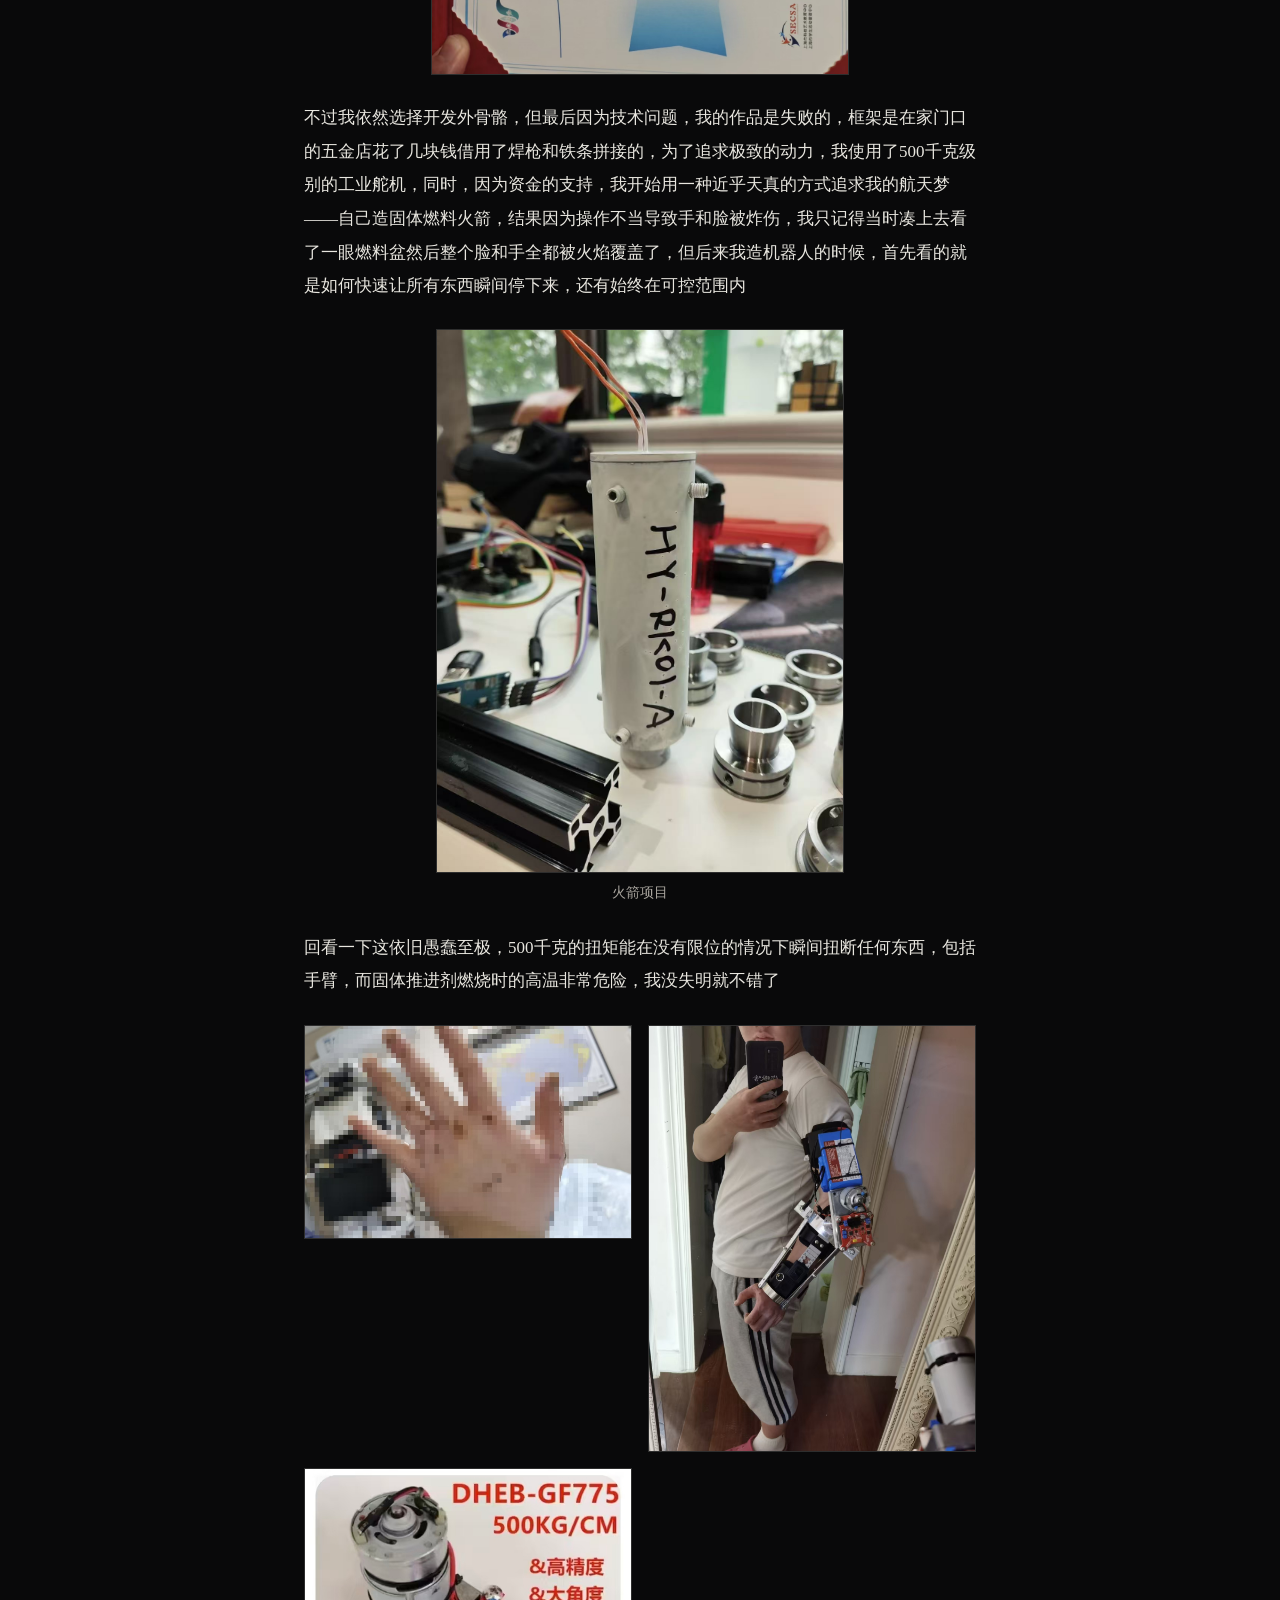
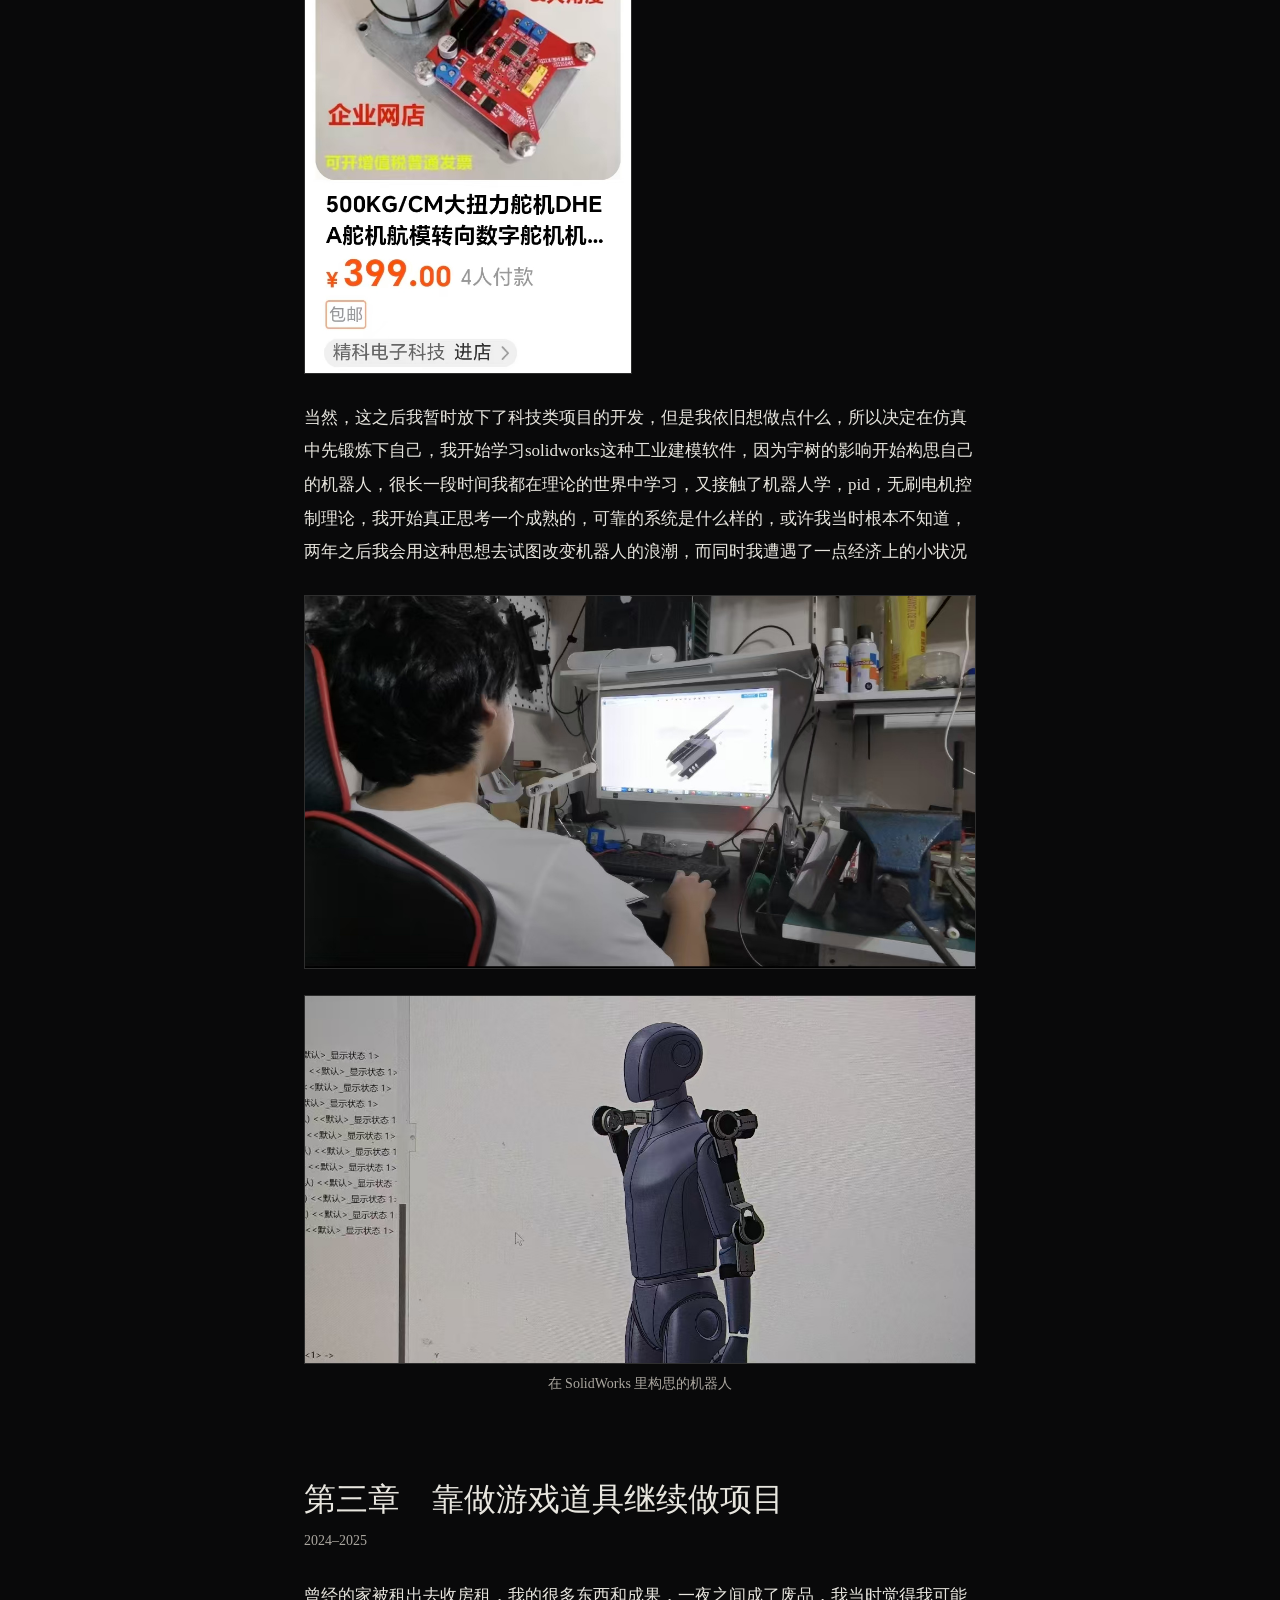
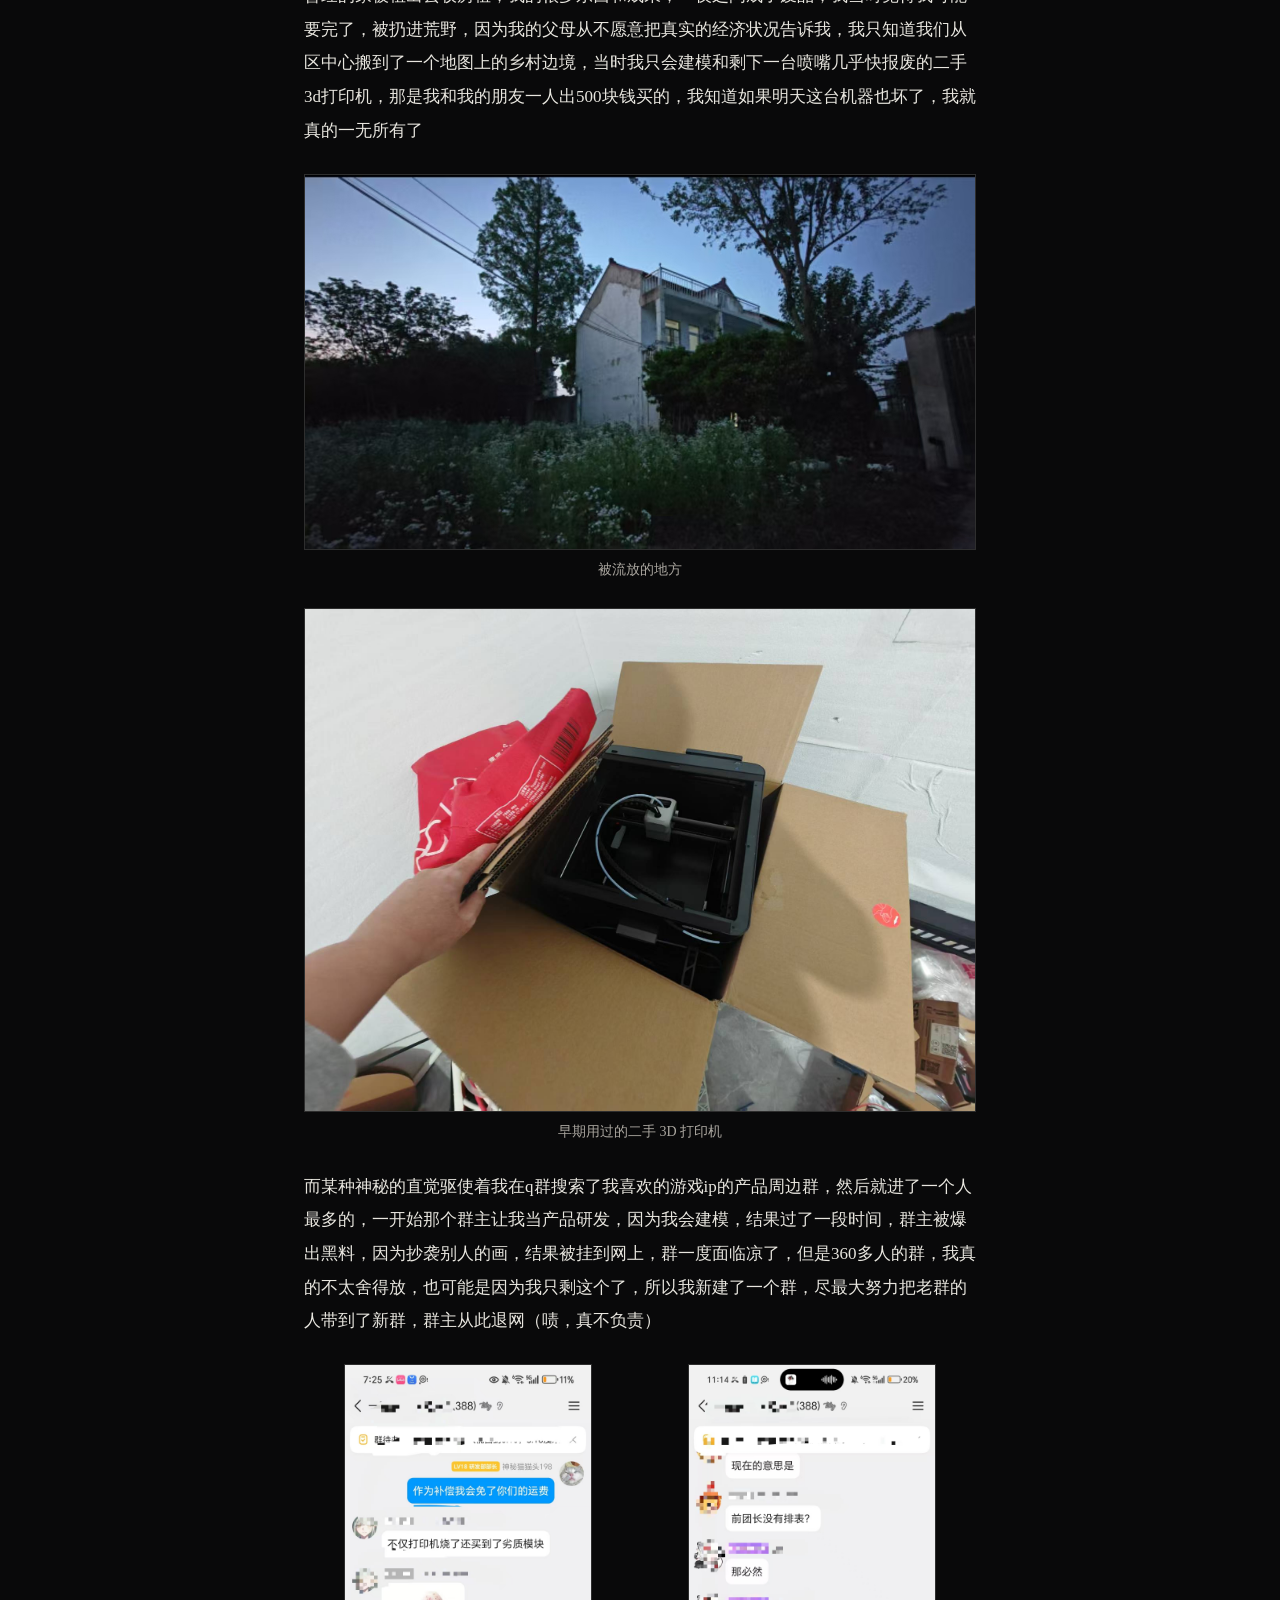
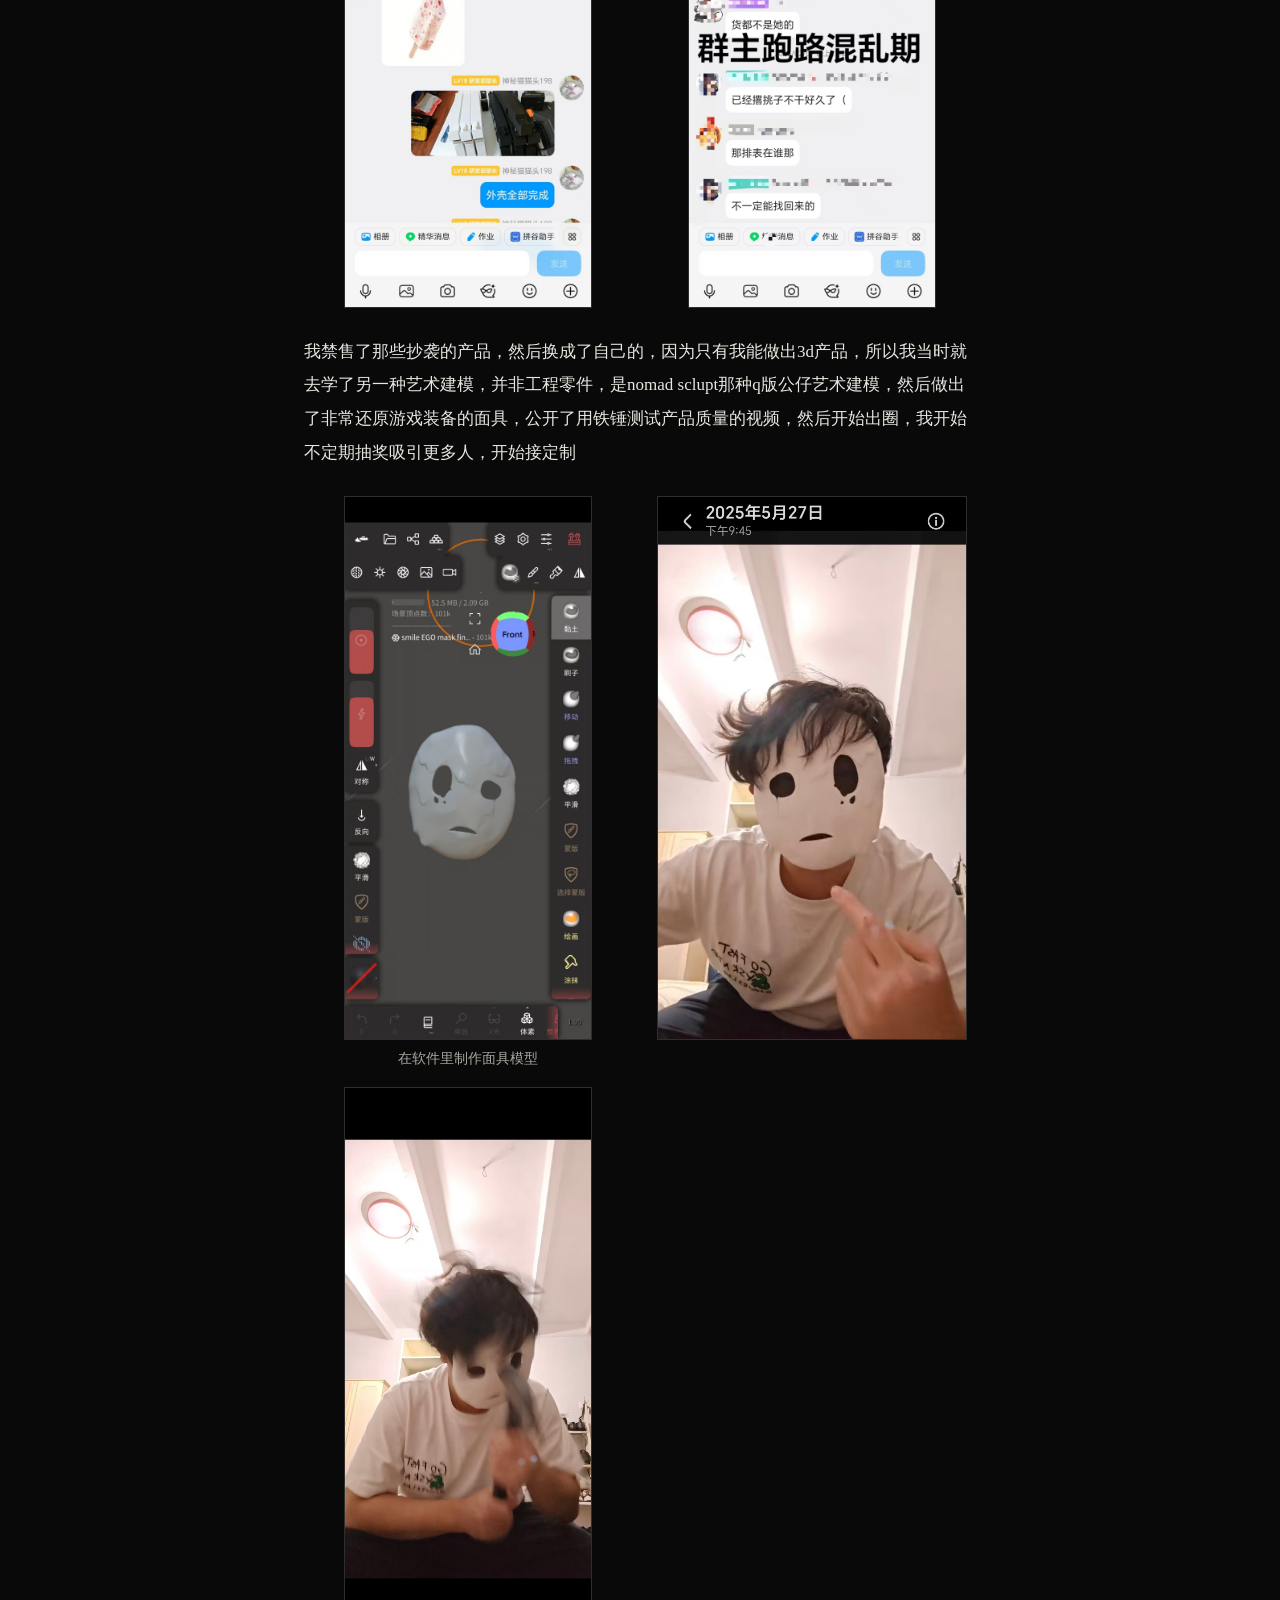
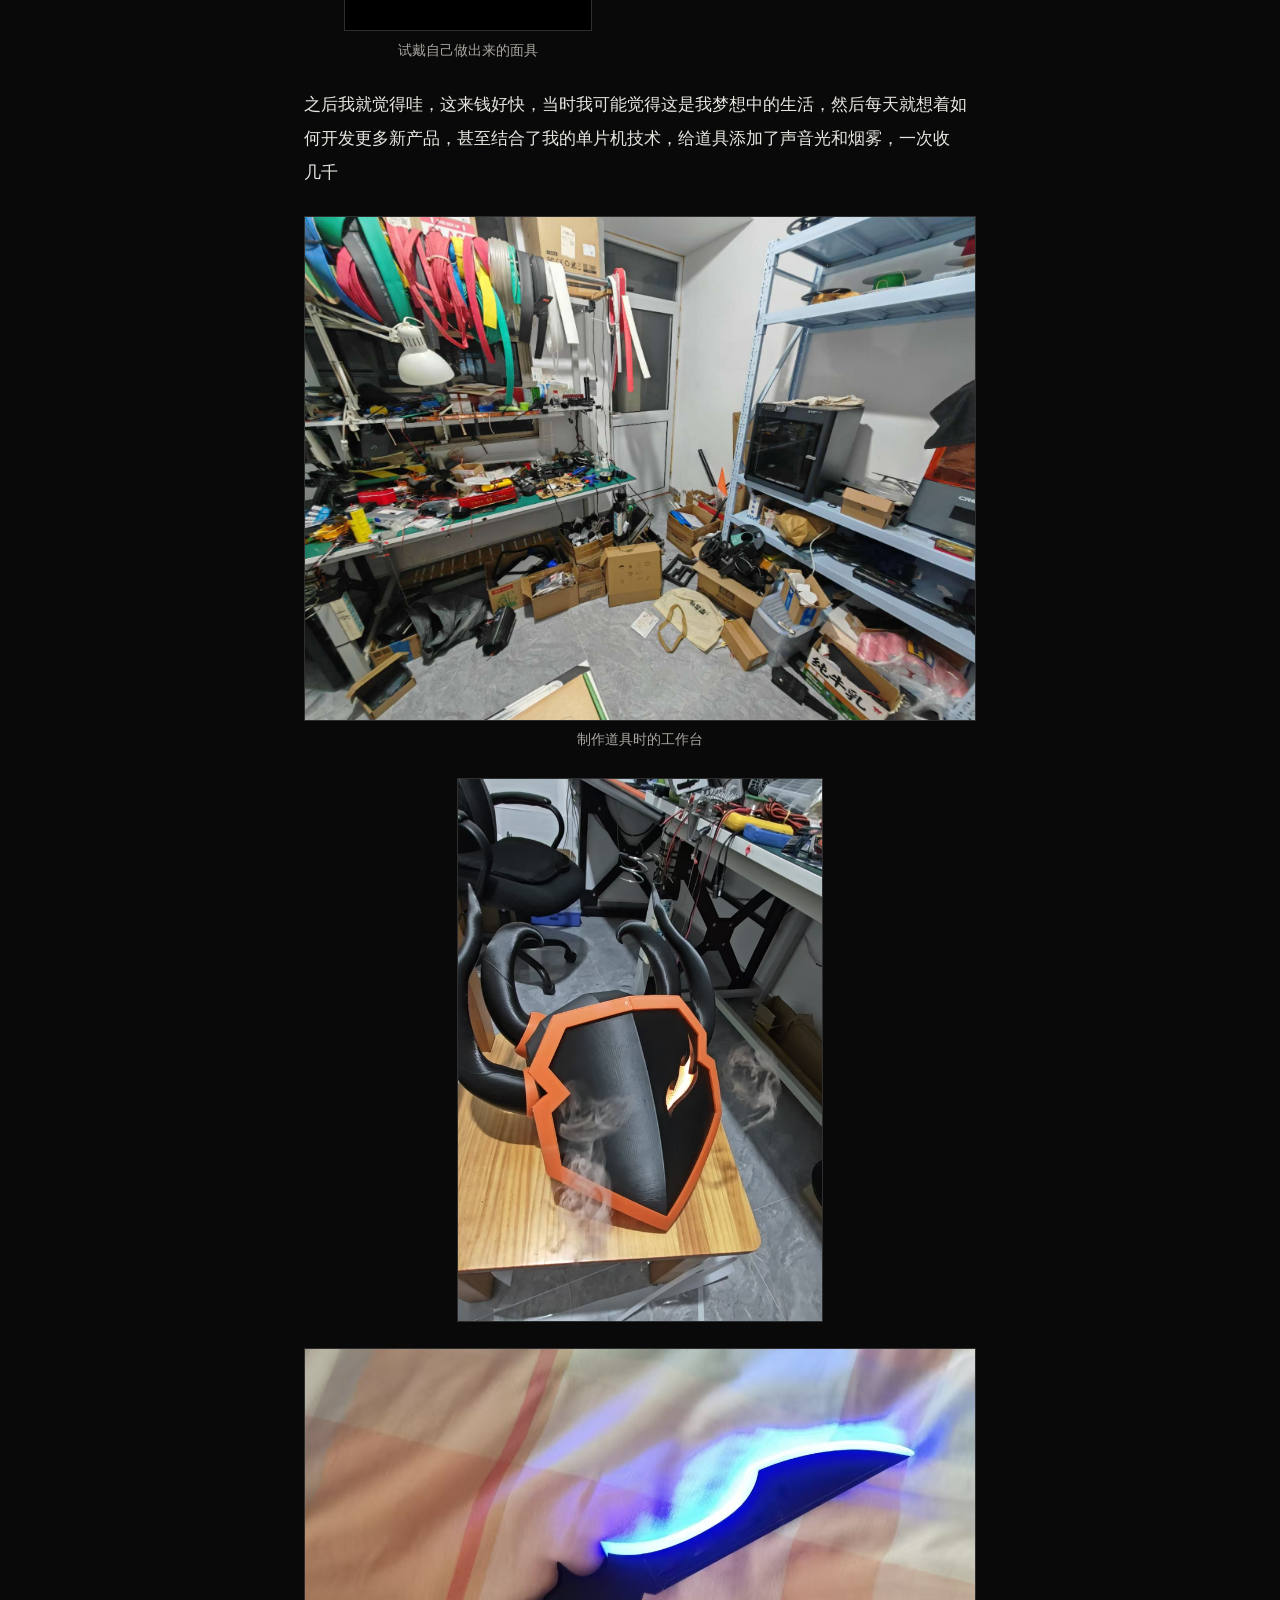
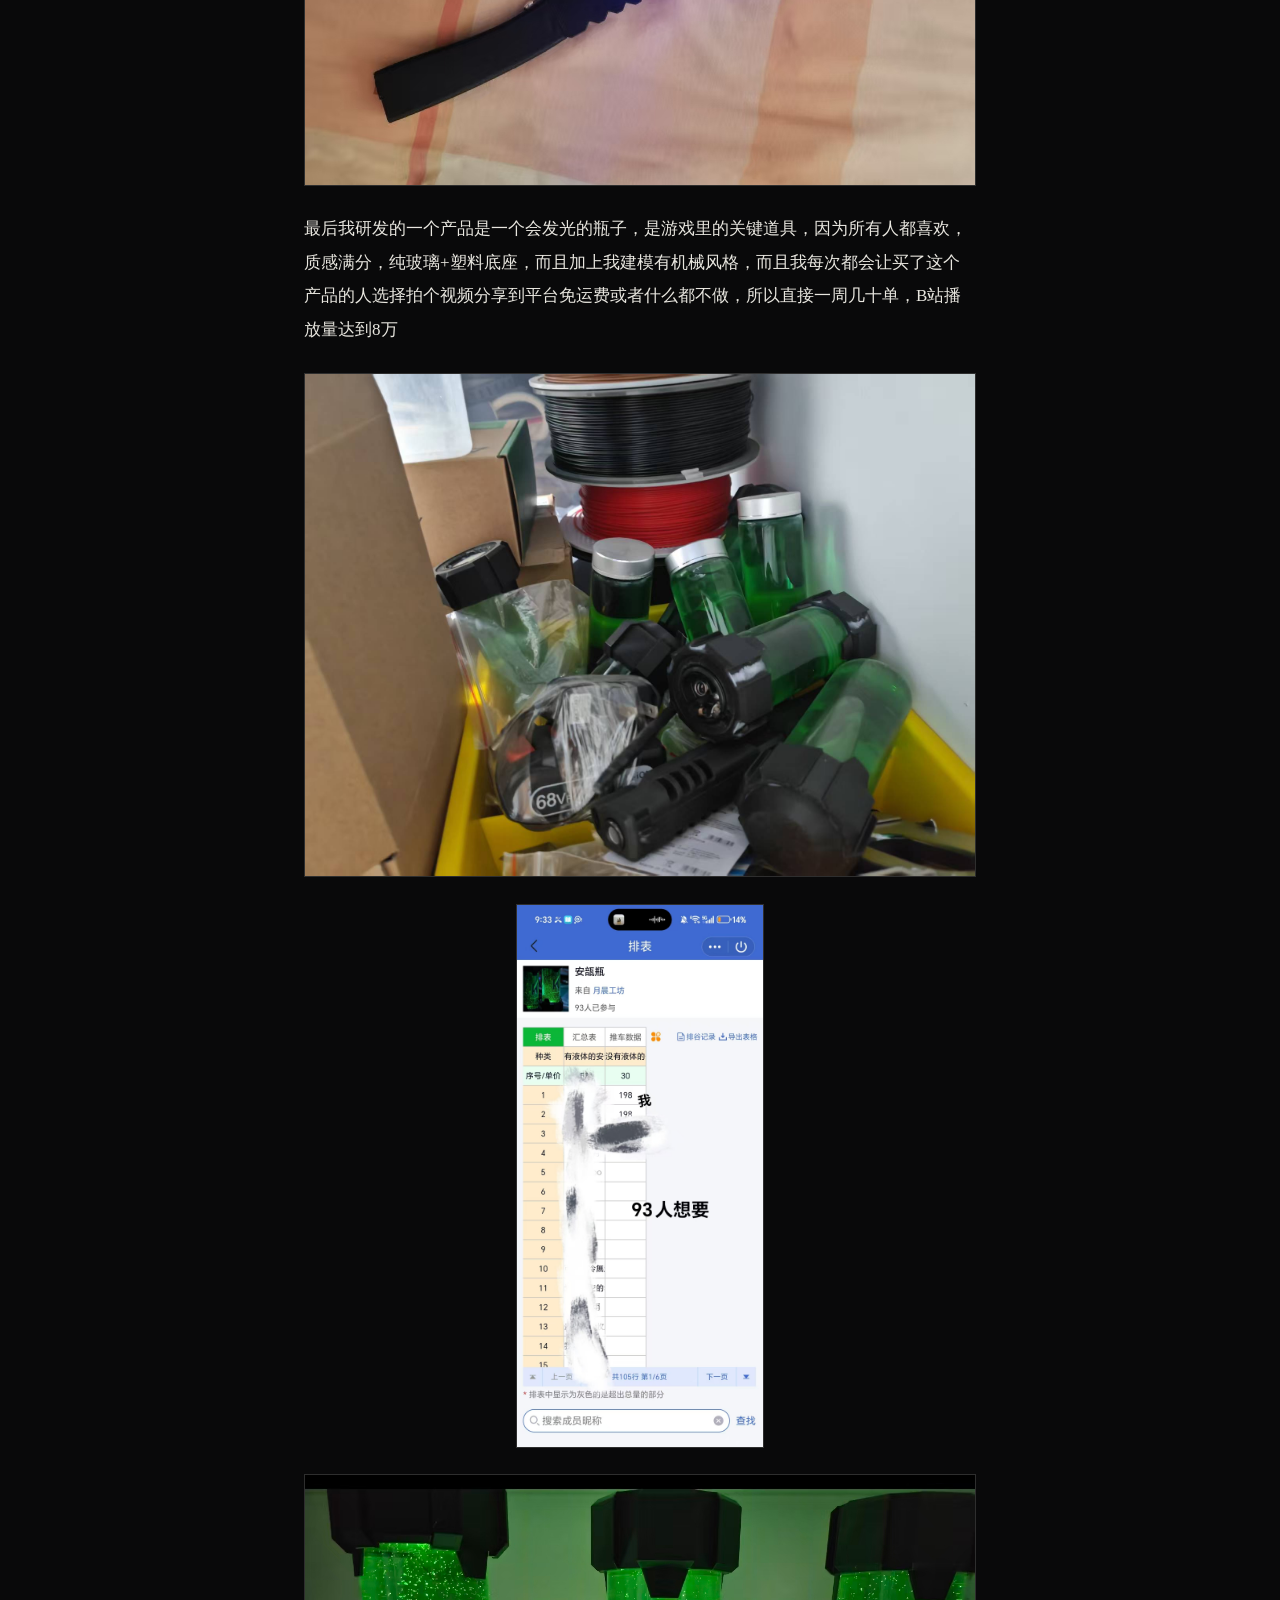
==== commit 5e2e7d47: "Keep the story title on one line when space permits" ====
--- a/blog/my-story/index.html
+++ b/blog/my-story/index.html
@@ -77,7 +77,7 @@
     <header class="cover">
       <div>
         <p class="kicker">航行档案 · 2020–2026</p>
-        <h1>废料堆<br>漫游指南</h1>
+        <h1>废料堆漫游指南</h1>
       </div>
       <figure><img src="images/exoskeleton.jpg" alt="我穿着重新设计的上肢外骨骼，背对镜头" width="746" height="622" decoding="async"><figcaption>试穿自制的上肢外骨骼</figcaption></figure>
     </header>
